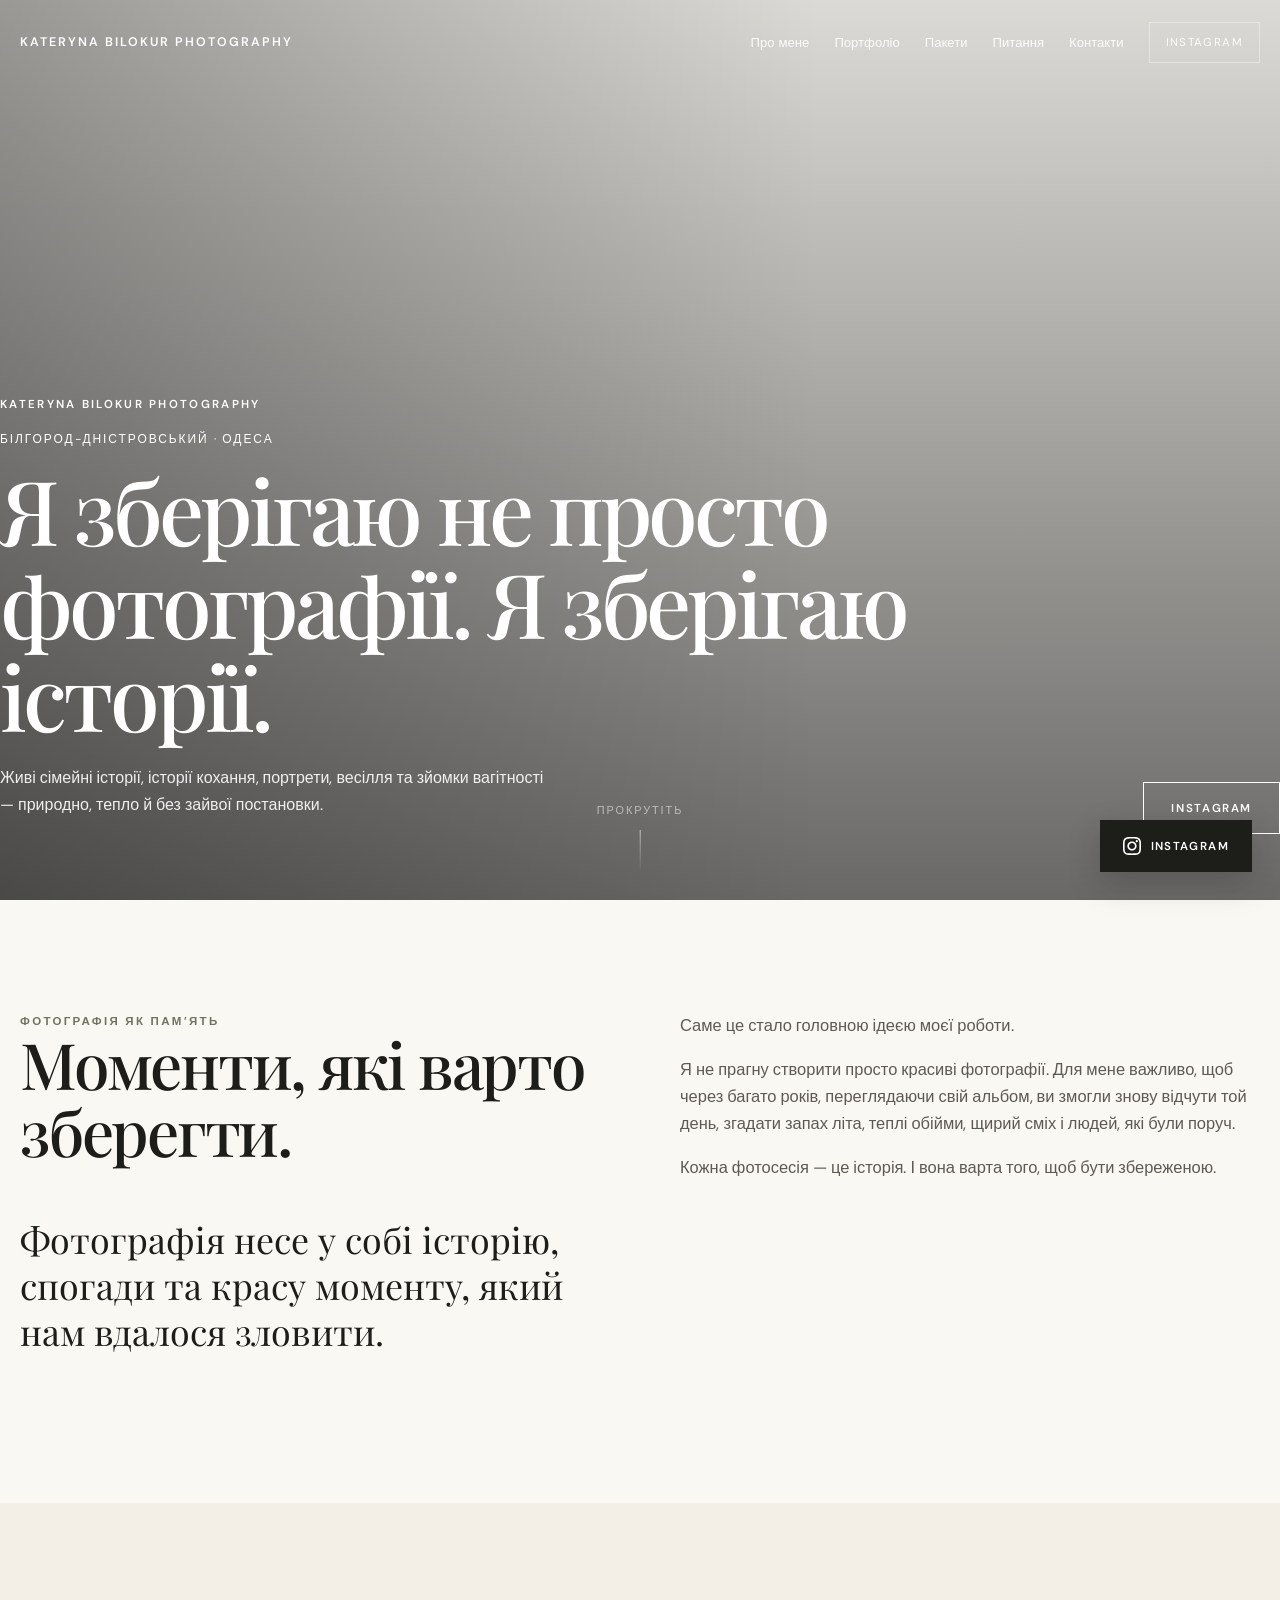
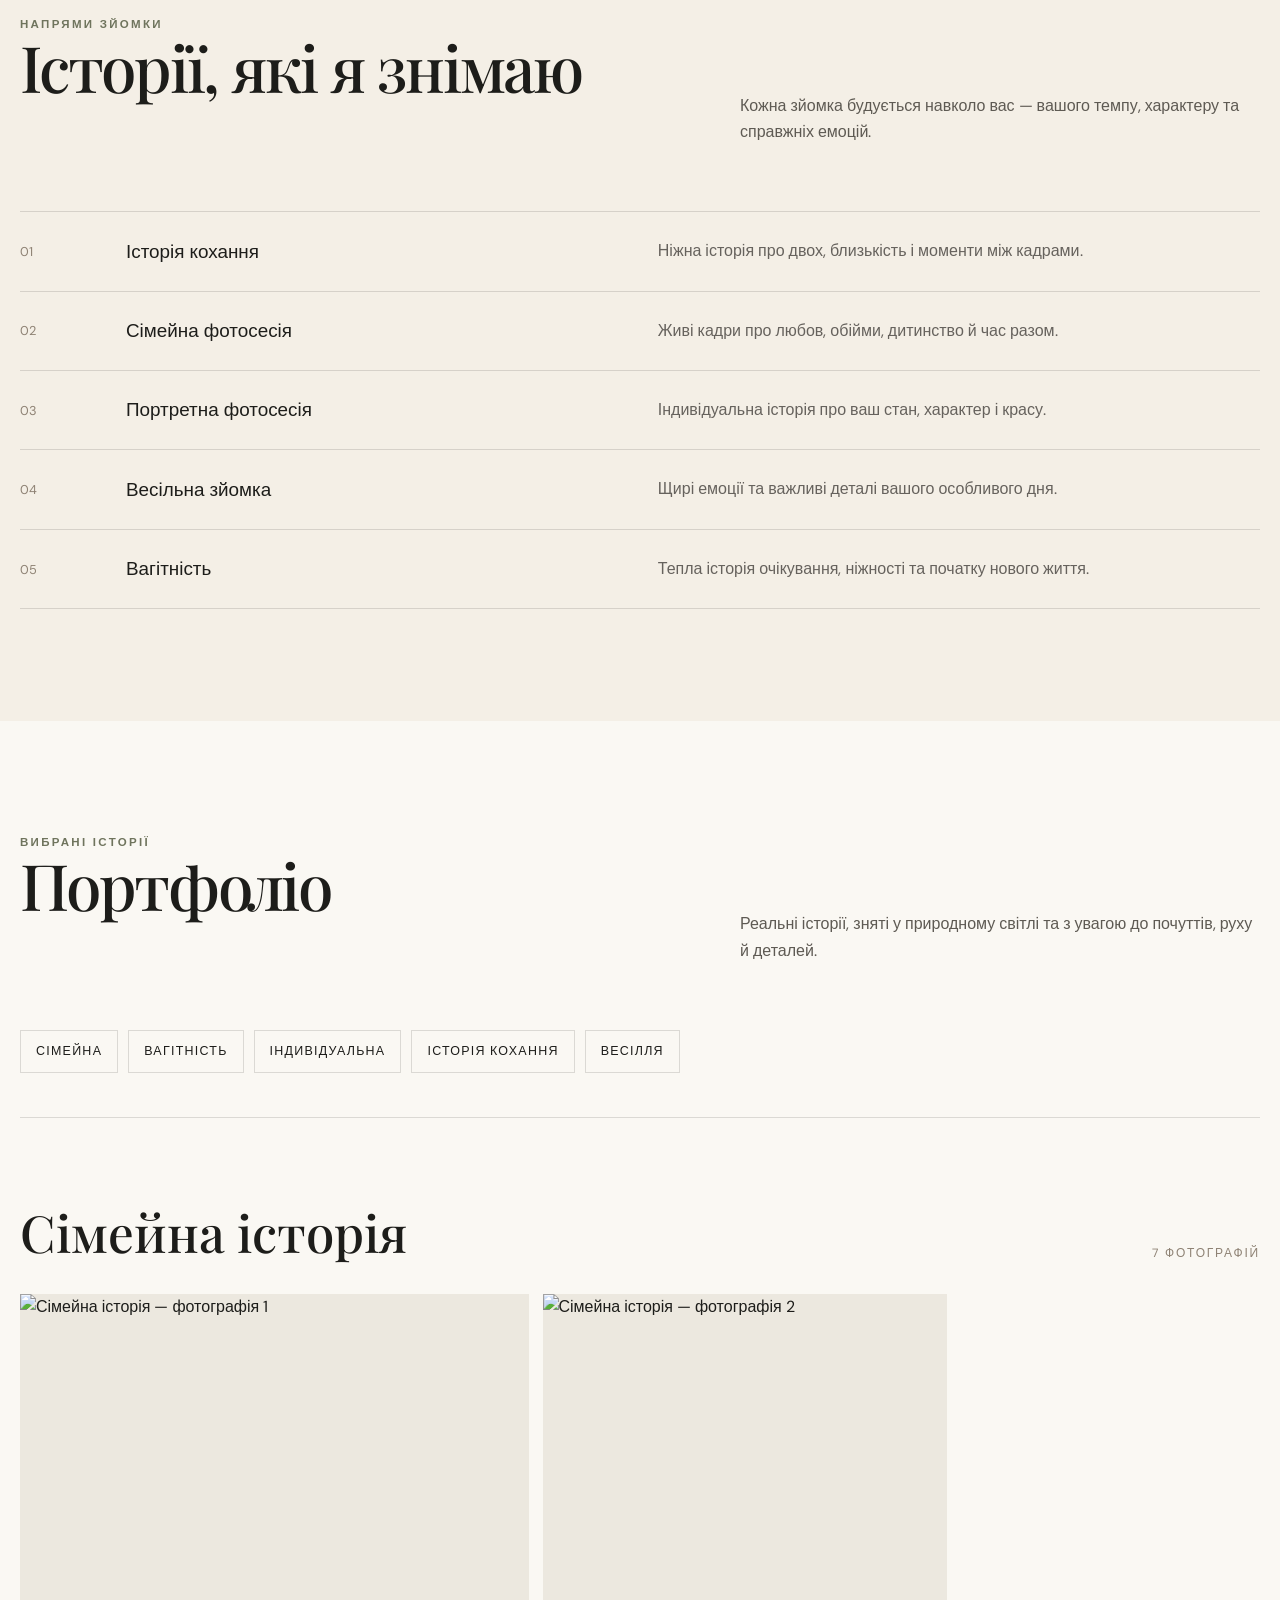
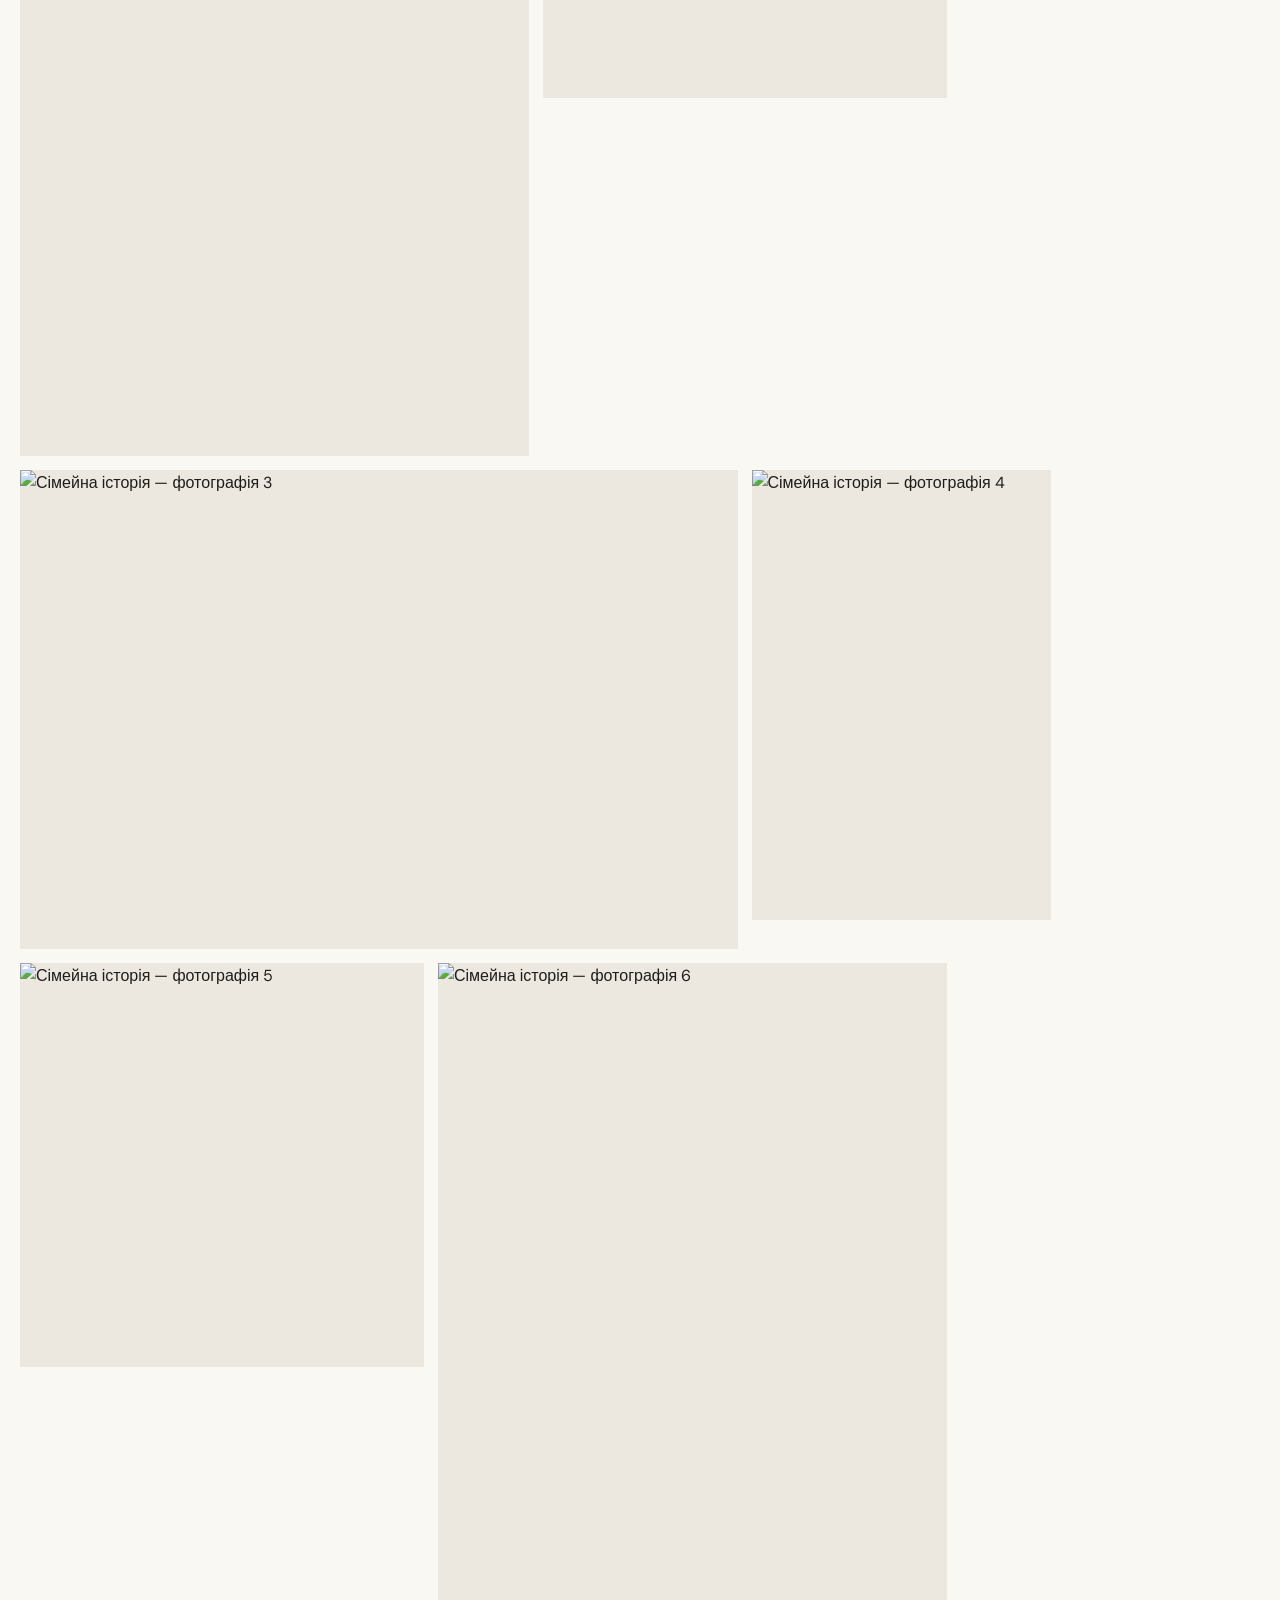
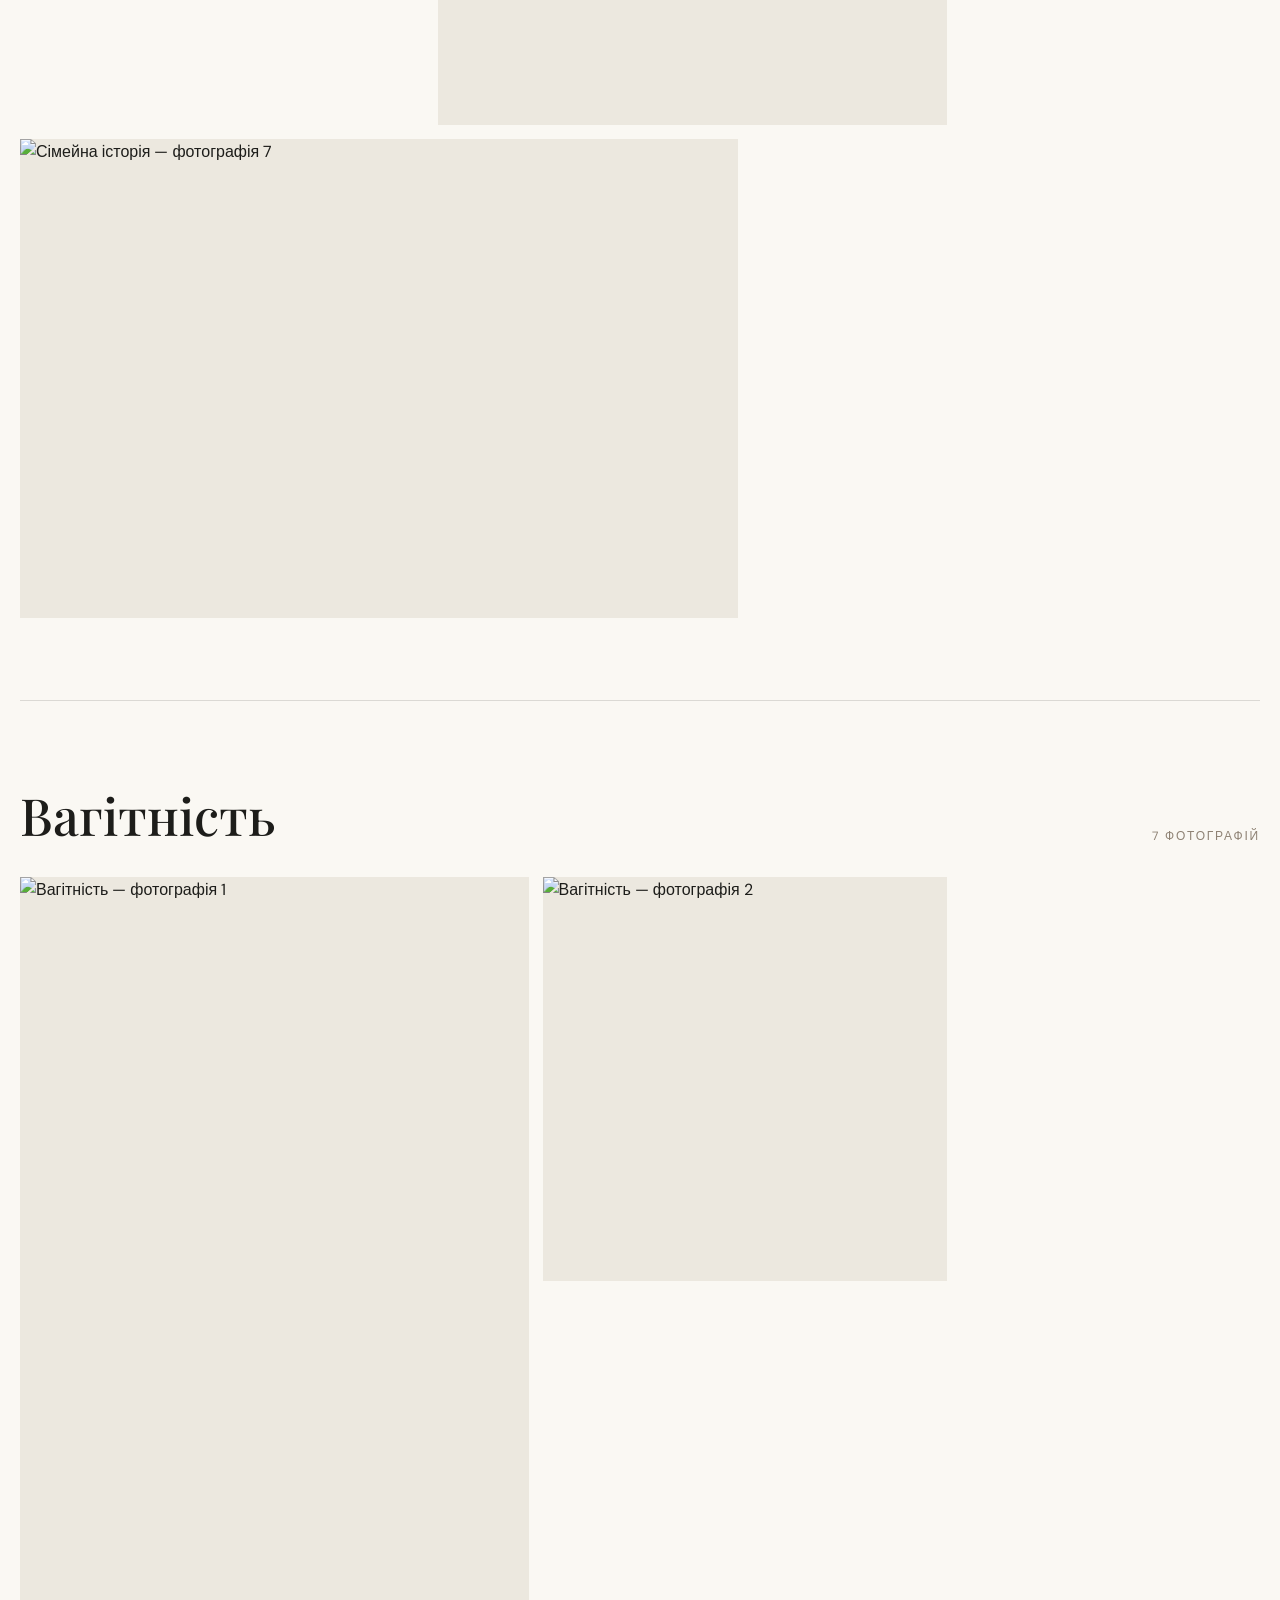
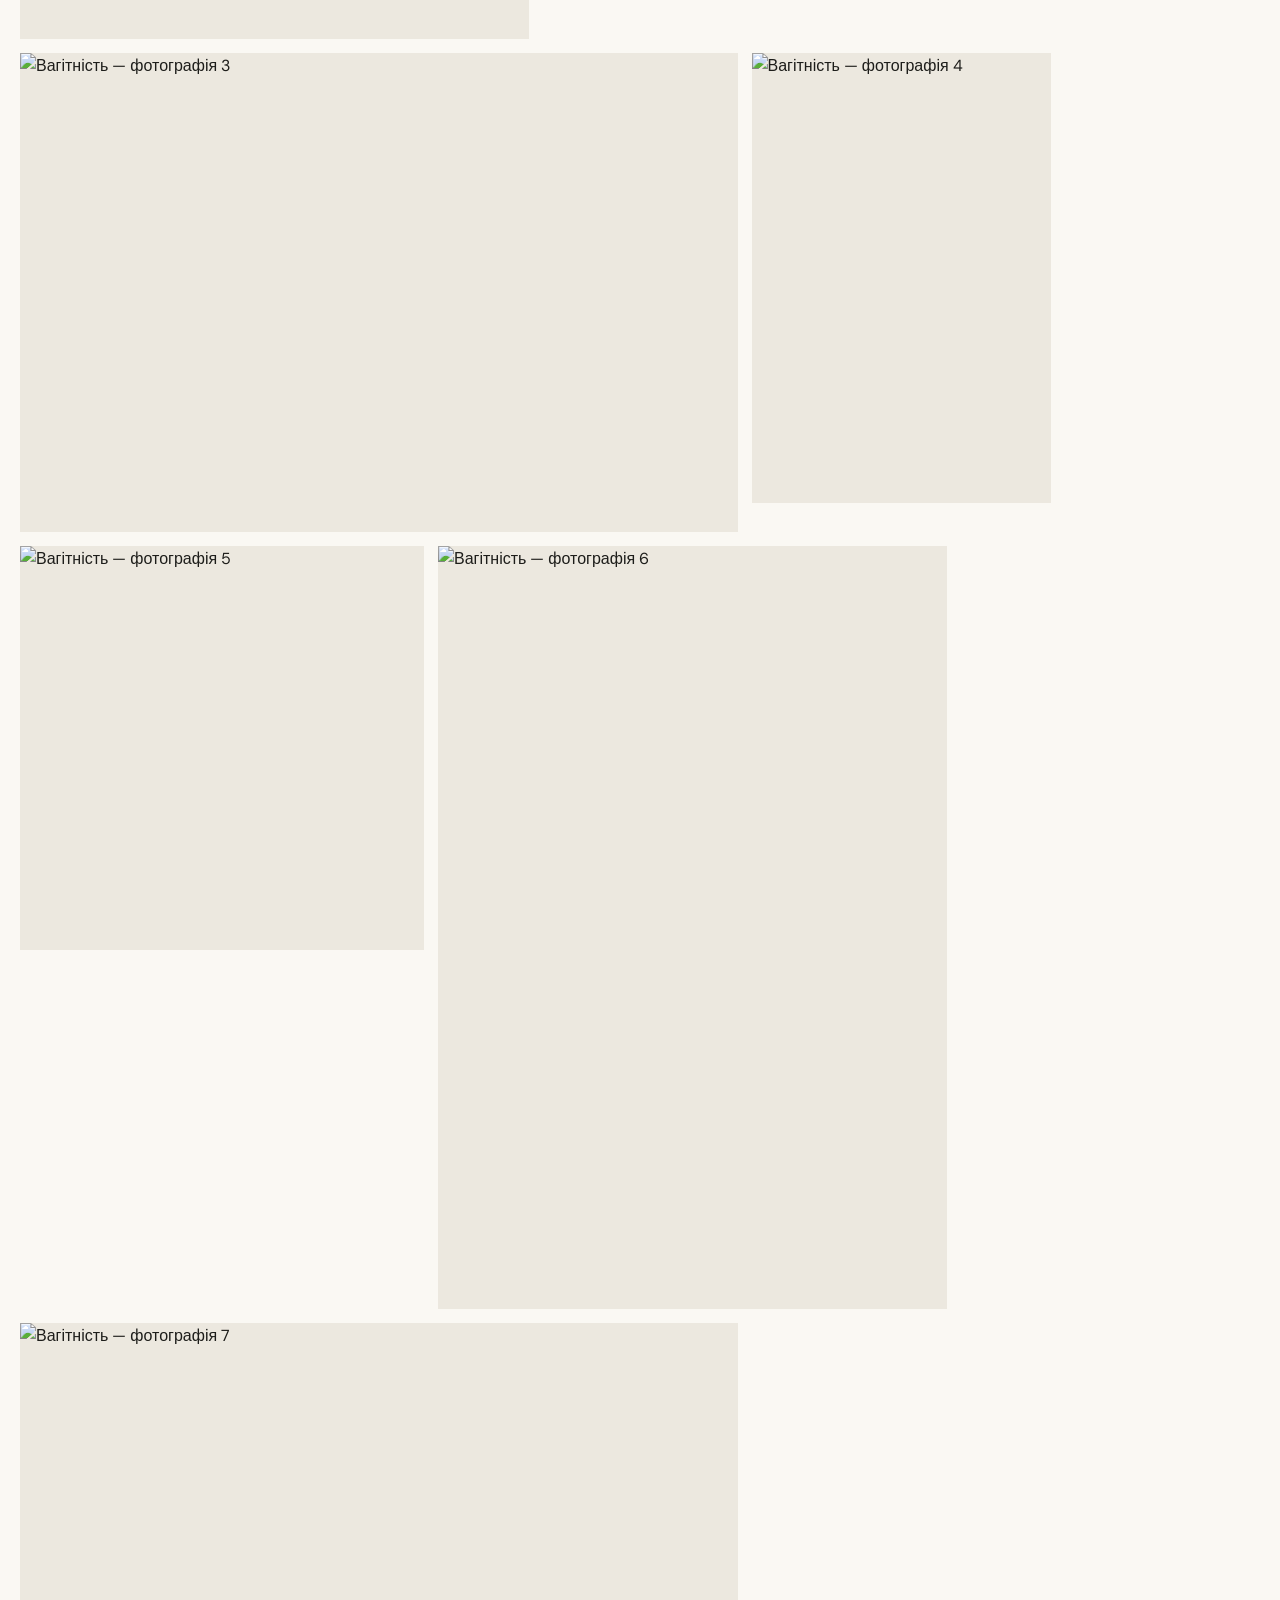
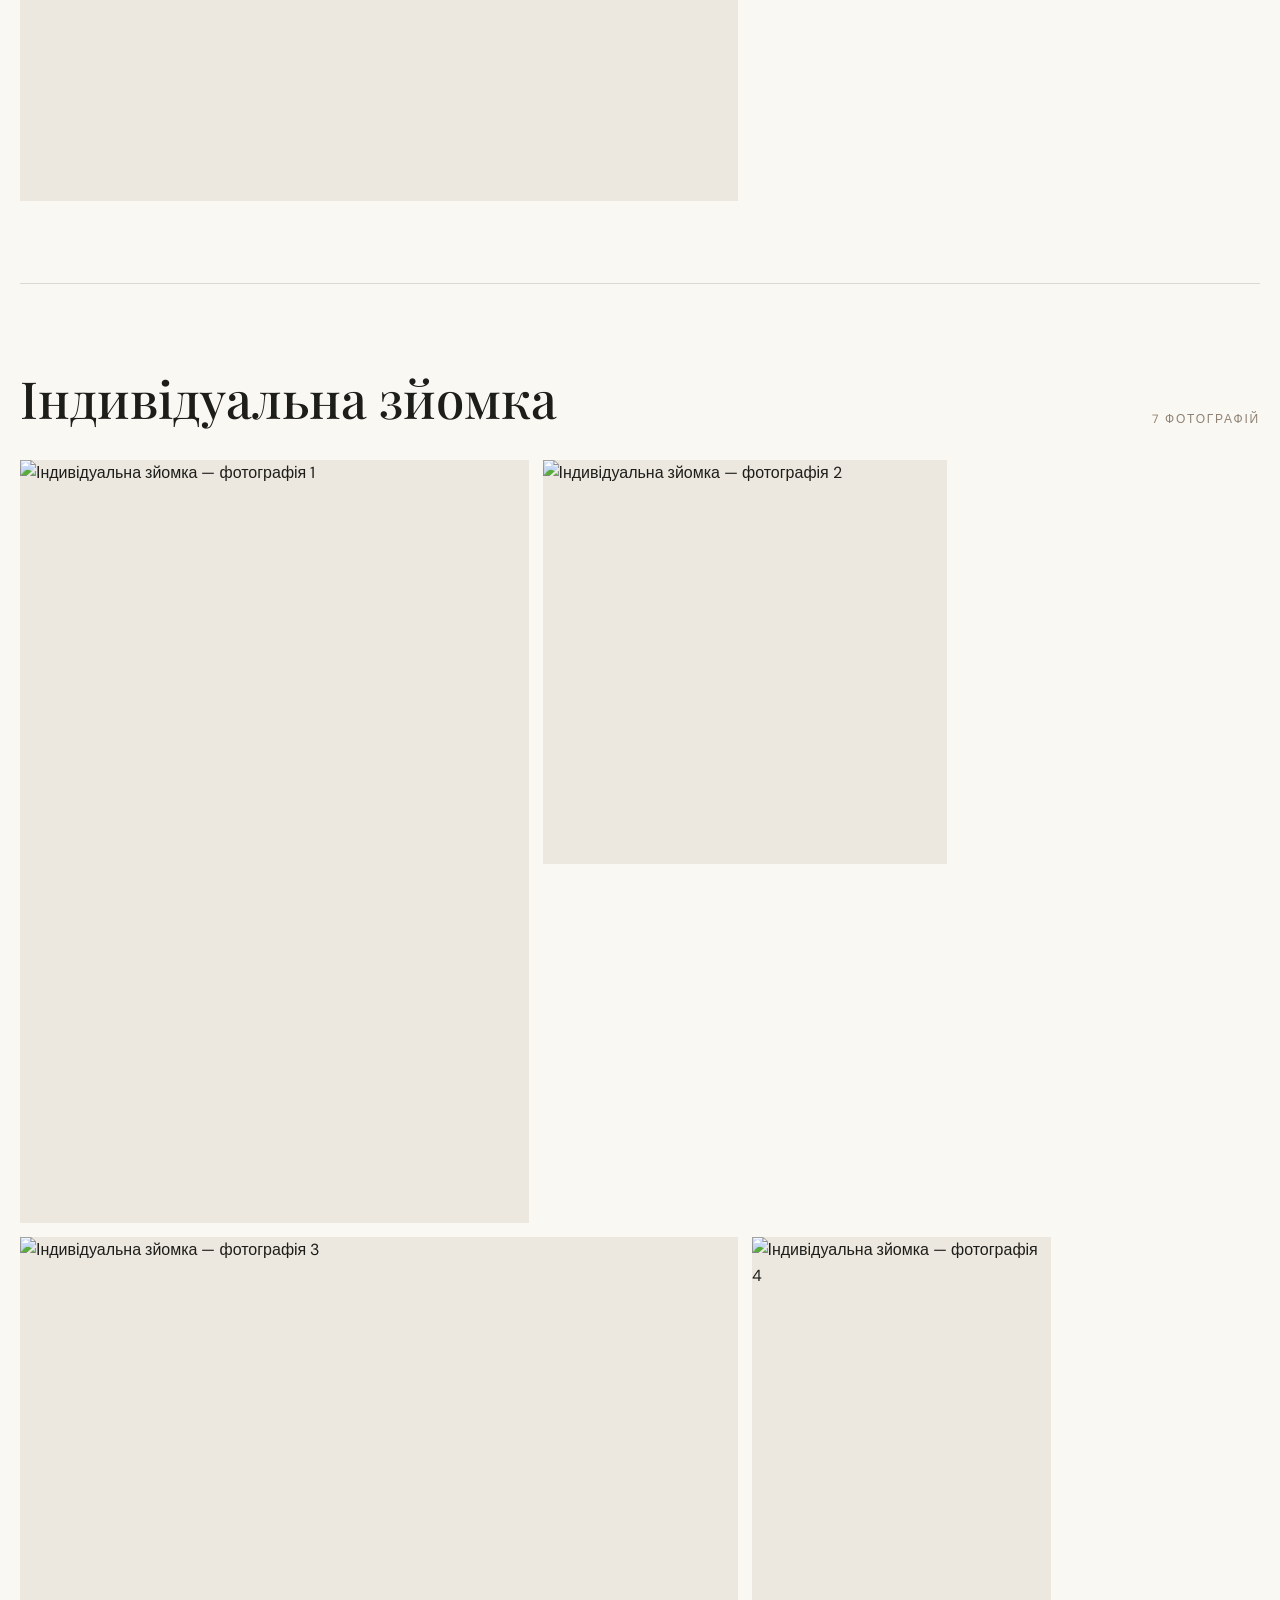
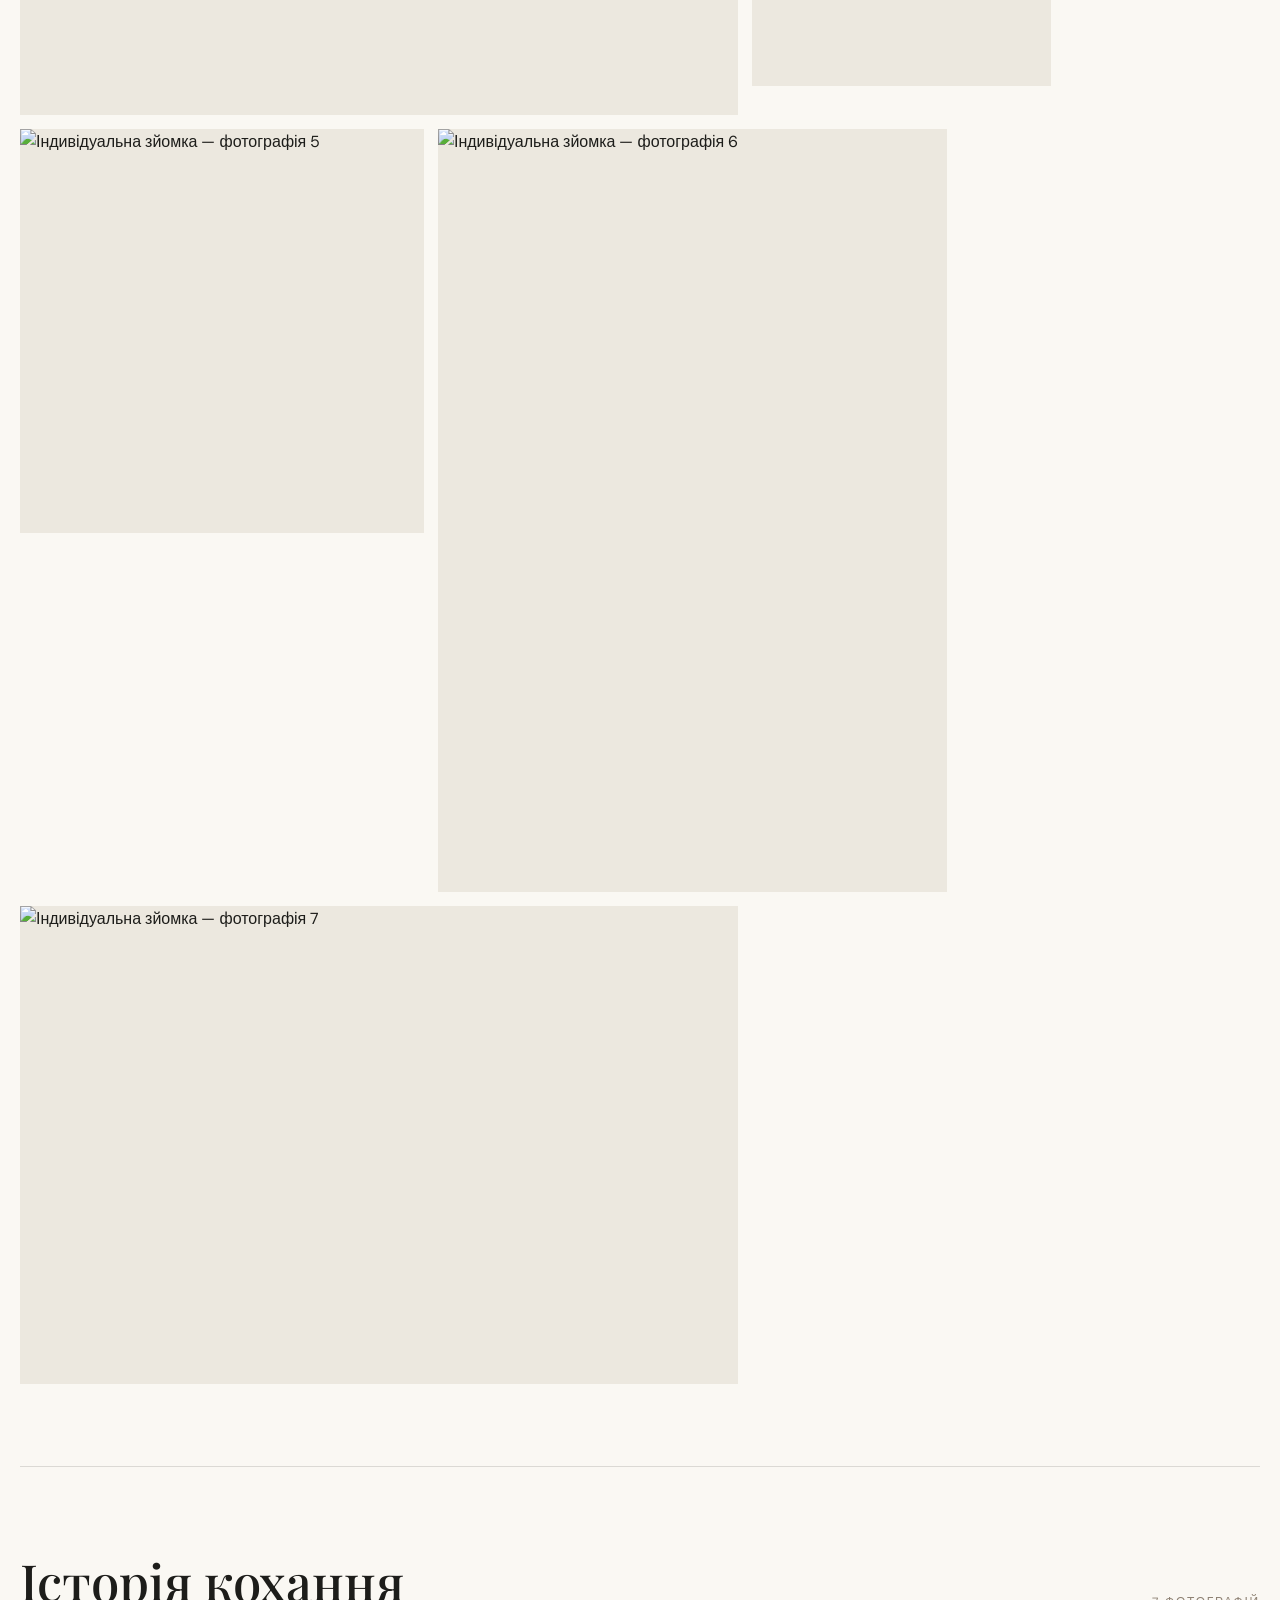
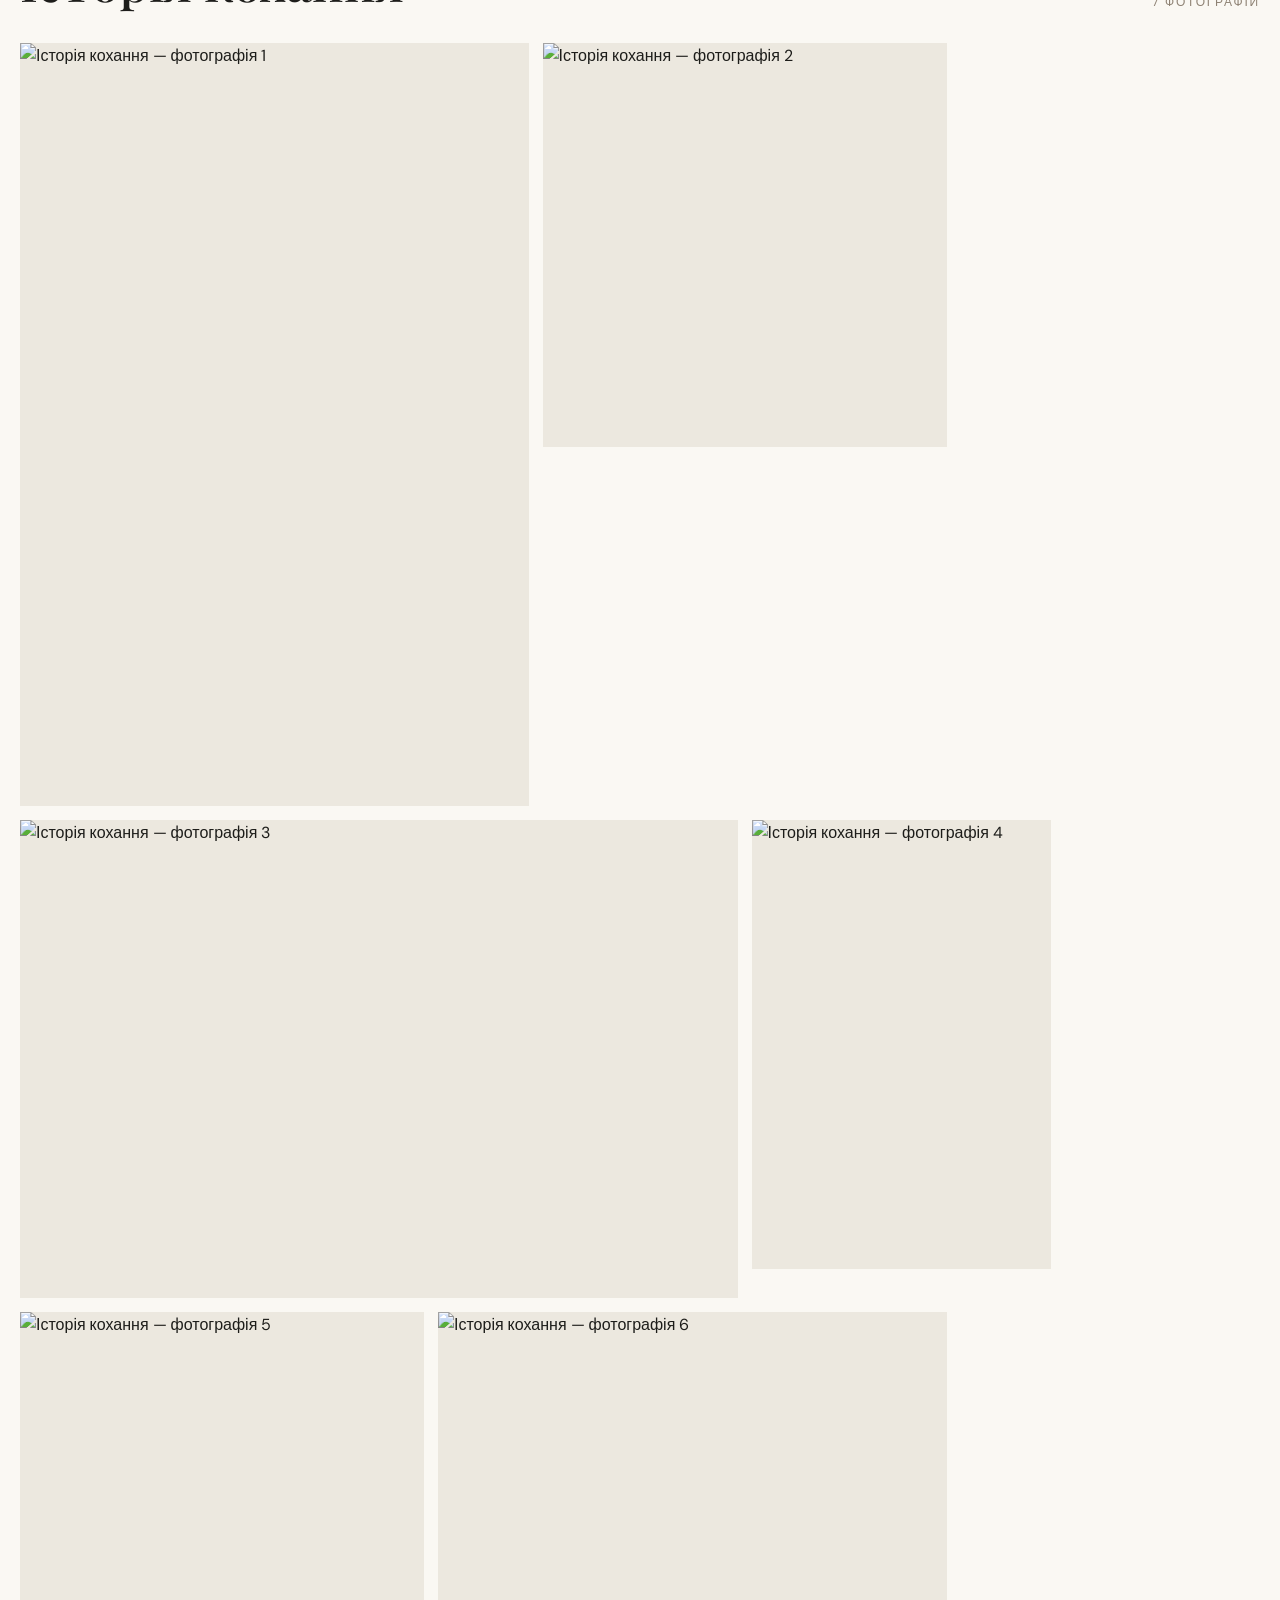
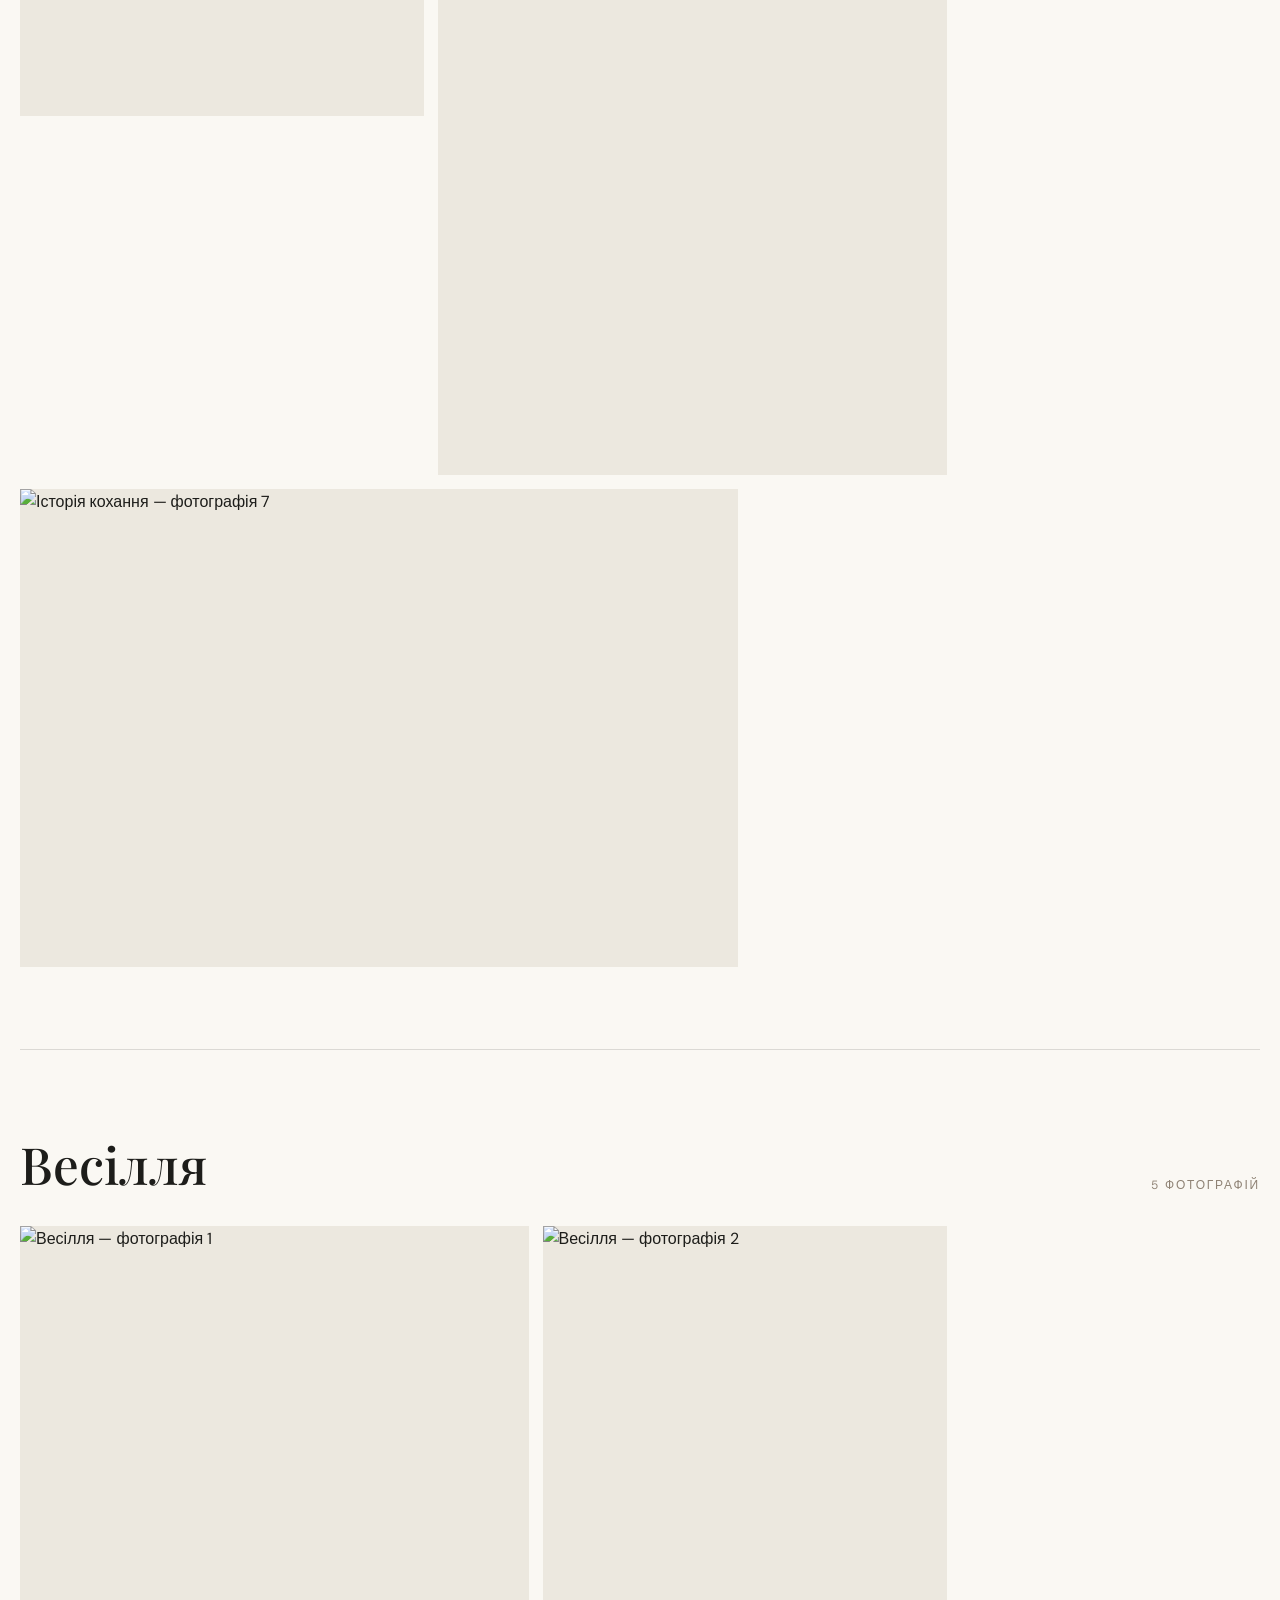
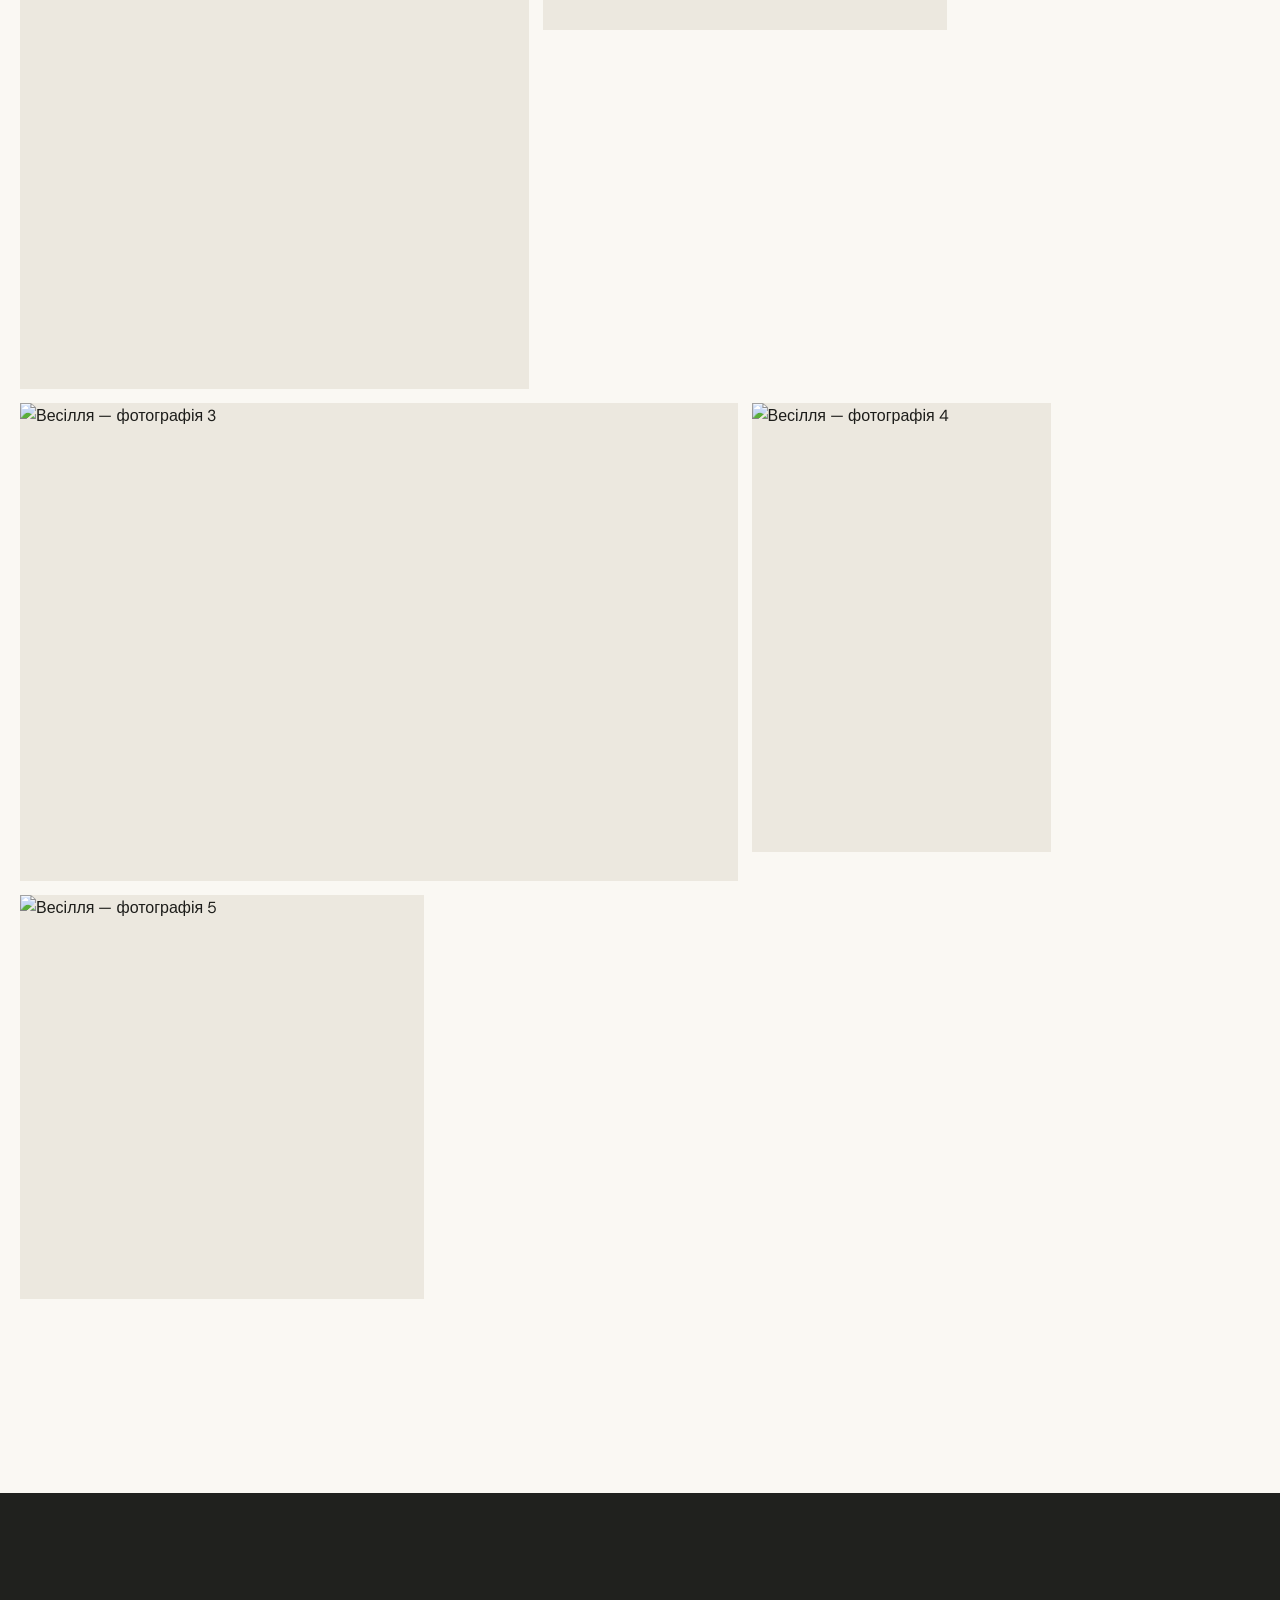
==== index.html @ 0608a388 "Add files via upload" ====
<!DOCTYPE html>
<html lang="uk">
<head>
  <meta charset="UTF-8">
  <meta name="viewport" content="width=device-width, initial-scale=1.0, viewport-fit=cover">
  <meta name="description" content="Kateryna Bilokur Photography — сімейні, портретні, весільні зйомки, історії кохання та вагітність у Білгороді-Дністровському й Одесі.">
  <meta name="theme-color" content="#f8f5ee">
  <title>Kateryna Bilokur Photography</title>
  <link rel="preconnect" href="https://fonts.googleapis.com">
  <link rel="preconnect" href="https://fonts.gstatic.com" crossorigin>
  <link href="https://fonts.googleapis.com/css2?family=DM+Sans:wght@300;400;500;600&family=Playfair+Display:ital,wght@0,500;1,500&display=swap" rel="stylesheet">
  <style>
    :root{--ivory:#f4efe6;--paper:#faf8f3;--sand:#d9cdbc;--taupe:#8e8274;--olive:#6f745d;--ink:#1d1d1a;--muted:#5e5a53;--line:rgba(29,29,26,.14);--white:#fff;--max:1240px}
    *{box-sizing:border-box}
    html{scroll-behavior:smooth;scroll-padding-top:86px}
    body{margin:0;background:var(--paper);color:var(--ink);font-family:"DM Sans",sans-serif;line-height:1.65;overflow-x:hidden}
    body.menu-open{overflow:hidden}
    img{display:block;width:100%;height:auto}
    a{color:inherit;text-decoration:none}
    button{font:inherit;cursor:pointer}
    .container{width:min(calc(100% - 40px),var(--max));margin-inline:auto}
    .eyebrow{text-transform:uppercase;letter-spacing:.2em;font-size:.72rem;font-weight:600;color:var(--olive)}
    h1,h2,h3,p{margin-top:0}
    h1,h2{font-family:"Playfair Display",serif;font-weight:500;line-height:1.04}
    h1{font-size:clamp(3.1rem,7vw,7rem);letter-spacing:-.045em}
    h2{font-size:clamp(2.45rem,5vw,4.8rem);letter-spacing:-.035em}
    h3{line-height:1.25}
    .lead{font-size:clamp(1.05rem,1.7vw,1.3rem);color:#484640}
    .button{display:inline-flex;align-items:center;justify-content:center;min-height:52px;padding:0 27px;border:1px solid currentColor;text-transform:uppercase;letter-spacing:.14em;font-size:.72rem;font-weight:600;transition:.25s ease}
    .button:hover{background:var(--ink);color:#fff;border-color:var(--ink)}
    .nav{position:fixed;inset:0 0 auto;z-index:30;padding:22px 0;color:#fff;transition:background .3s ease,border-color .3s ease,box-shadow .3s ease}
    .nav.scrolled{background:rgba(29,29,26,.92);backdrop-filter:blur(12px);border-bottom:1px solid rgba(255,255,255,.08)}
    .nav-inner{display:flex;align-items:center;justify-content:space-between;gap:24px}
    .brand{font-size:.78rem;letter-spacing:.16em;text-transform:uppercase;font-weight:600;line-height:1.35}
    .nav-links{display:flex;gap:25px;font-size:.82rem;align-items:center}
    .nav-links a{opacity:.92;transition:opacity .2s ease}
    .nav-links a:hover{opacity:1}
    .nav-instagram{border:1px solid rgba(255,255,255,.45);padding:10px 16px;font-size:.72rem;text-transform:uppercase;letter-spacing:.12em}
    .nav-instagram:hover{background:#fff;color:var(--ink);opacity:1}
    .menu-btn{display:none;background:transparent;border:0;color:inherit;padding:8px;margin-right:-8px}
    .menu-btn span{display:block;width:27px;height:1px;background:currentColor;margin:6px 0;transition:transform .25s ease,opacity .25s ease}
    .menu-btn.open span:first-child{transform:translateY(7px) rotate(45deg)}
    .menu-btn.open span:last-child{transform:translateY(-7px) rotate(-45deg)}
    .mobile-menu{display:none}
    .hero{min-height:100svh;position:relative;display:flex;align-items:flex-end;color:#fff;background:linear-gradient(180deg,rgba(0,0,0,.12),rgba(0,0,0,.58)),url("images/family-01.jpg") center 42%/cover no-repeat}
    .hero:after{content:"";position:absolute;inset:0;background:linear-gradient(90deg,rgba(0,0,0,.30),transparent 64%)}
    .hero-content{position:relative;z-index:2;padding:175px 0 66px;width:100%}
    .hero h1{max-width:1020px;margin:0 0 24px}
    .hero-row{display:flex;justify-content:space-between;align-items:flex-end;gap:30px}
    .hero-meta{max-width:560px;color:rgba(255,255,255,.9)}
    .location{margin-bottom:12px;text-transform:uppercase;letter-spacing:.16em;font-size:.75rem}
    .hero .button:hover{background:#fff;color:var(--ink);border-color:#fff}
    .scroll-hint{position:absolute;bottom:28px;left:50%;transform:translateX(-50%);z-index:2;font-size:.68rem;letter-spacing:.18em;text-transform:uppercase;color:rgba(255,255,255,.55);display:flex;flex-direction:column;align-items:center;gap:10px}
    .scroll-hint span{display:block;width:1px;height:42px;background:linear-gradient(180deg,rgba(255,255,255,.6),transparent)}
    section{padding:112px 0}
    .intro-grid{display:grid;grid-template-columns:1fr 1fr;gap:80px;align-items:start}
    .intro-copy p{color:var(--muted);font-size:1.03rem}
    .intro-copy p:last-child{margin-bottom:0}
    .quote{font-family:"Playfair Display",serif;font-size:clamp(1.6rem,2.8vw,2.45rem);line-height:1.28}
    .services{background:var(--ivory)}
    .section-head{display:flex;justify-content:space-between;gap:40px;align-items:flex-end;margin-bottom:58px}
    .section-head p{max-width:520px;margin-bottom:8px;color:var(--muted)}
    .service-list{border-top:1px solid var(--line)}
    .service-row{display:grid;grid-template-columns:76px 1fr 1.2fr;gap:30px;padding:26px 0;border-bottom:1px solid var(--line);align-items:center}
    .service-row span{color:var(--taupe);font-size:.8rem}
    .service-row h3{font-size:1.18rem;font-weight:500;margin:0}
    .service-row p{margin:0;color:#66625d}
    .portfolio-nav{display:flex;flex-wrap:wrap;gap:10px;margin:0 0 44px}
    .portfolio-nav a{border:1px solid var(--line);padding:10px 15px;font-size:.78rem;text-transform:uppercase;letter-spacing:.1em;transition:background .2s ease,color .2s ease}
    .portfolio-nav a:hover{background:var(--ink);color:#fff;border-color:var(--ink)}
    .story{padding:82px 0;border-top:1px solid var(--line)}
    .story:first-of-type{border-top:0;padding-top:0}
    .story-head{display:flex;justify-content:space-between;align-items:end;gap:30px;margin-bottom:30px}
    .story-head h3{font-family:"Playfair Display",serif;font-size:clamp(2rem,4vw,3.4rem);font-weight:500;margin:0}
    .story-head span{font-size:.75rem;letter-spacing:.15em;text-transform:uppercase;color:var(--taupe)}
    .gallery{display:grid;grid-template-columns:repeat(12,1fr);gap:14px;align-items:start}
    .gallery figure{margin:0;overflow:hidden;background:#ece8df}
    .gallery img{width:100%;height:100%;object-fit:cover;transition:transform .7s ease}
    .gallery figure:hover img{transform:scale(1.018)}
    .g-tall{grid-column:span 5;aspect-ratio:2/3}.g-square{grid-column:span 4;aspect-ratio:1}.g-wide{grid-column:span 7;aspect-ratio:3/2}.g-mid{grid-column:span 3;aspect-ratio:2/3}
    .about{background:#20211e;color:#f4f0e8}
    .about-grid{display:grid;grid-template-columns:.92fr 1.08fr;gap:78px;align-items:center}
    .about-photos{display:grid;grid-template-columns:1fr .72fr;gap:14px;align-items:end}
    .about-photos img:first-child{aspect-ratio:2/3;object-fit:cover}.about-photos img:last-child{aspect-ratio:2/3;object-fit:cover;margin-bottom:-40px}
    .about-copy p{color:rgba(255,255,255,.73)}.about-copy .lead{color:#f1eee7}.about-copy .eyebrow{color:#c8cbb8}
    .about-copy .button{border-color:rgba(255,255,255,.45)}
    .about-copy .button:hover{background:#fff;color:var(--ink);border-color:#fff}
    .text-section{background:var(--ivory)}
    .text-grid{display:grid;grid-template-columns:.78fr 1.22fr;gap:80px;align-items:start}
    .text-grid .copy{max-width:720px}
    .text-grid p{color:var(--muted)}
    .camera-note{background:#fff}
    .pricing-grid{display:grid;grid-template-columns:repeat(3,1fr);gap:18px;margin-top:52px}
    .price-card{border:1px solid var(--line);padding:34px;background:#fff;display:flex;flex-direction:column;transition:transform .25s ease,box-shadow .25s ease}
    .price-card:hover{transform:translateY(-3px);box-shadow:0 18px 40px rgba(29,29,26,.07)}
    .price-card.featured{background:var(--olive);color:#fff;border-color:var(--olive)}
    .price-card h3{font-size:1.2rem;margin:6px 0 4px}
    .price{font-family:"Playfair Display",serif;font-size:clamp(2.1rem,4vw,3.2rem);line-height:1.15;margin:10px 0 22px}
    .price-sub{font-size:.88rem;color:var(--muted)}.featured .price-sub{color:rgba(255,255,255,.78)}
    .price-card ul{padding:0;margin:18px 0 25px;list-style:none;color:#5d5953}
    .featured ul{color:rgba(255,255,255,.82)}
    .price-card li{padding:7px 0;border-bottom:1px solid rgba(120,110,100,.17)}
    .price-card .button{margin-top:auto}
    .featured .button:hover{background:#fff;color:var(--olive);border-color:#fff}
    .faq{background:var(--ivory)}
    .faq-list{border-top:1px solid var(--line);margin-top:42px}
    .faq-item{border-bottom:1px solid var(--line)}
    .faq-question{width:100%;display:flex;justify-content:space-between;align-items:center;gap:24px;padding:24px 0;background:none;border:0;text-align:left;font-family:"Playfair Display",serif;font-size:clamp(1.15rem,2vw,1.45rem);font-weight:500;color:var(--ink)}
    .faq-question span{flex-shrink:0;width:28px;height:28px;border:1px solid var(--line);display:grid;place-items:center;font-family:"DM Sans",sans-serif;font-size:1.1rem;line-height:1;transition:transform .25s ease}
    .faq-item.open .faq-question span{transform:rotate(45deg)}
    .faq-answer{max-height:0;overflow:hidden;transition:max-height .35s ease,padding .35s ease}
    .faq-item.open .faq-answer{max-height:240px;padding-bottom:22px}
    .faq-answer p{margin:0;color:var(--muted);max-width:760px}
    .cta{padding:145px 0;text-align:center;background:linear-gradient(rgba(25,25,22,.54),rgba(25,25,22,.54)),url("images/family-02.jpg") center 45%/cover no-repeat;color:#fff}
    .cta h2{max-width:900px;margin:0 auto 25px}
    .cta p{max-width:620px;margin:0 auto 34px;color:rgba(255,255,255,.84)}
    .cta .button:hover{background:#fff;color:var(--ink);border-color:#fff}
    .instagram-float{position:fixed;bottom:28px;right:28px;z-index:35;display:inline-flex;align-items:center;gap:10px;min-height:52px;padding:0 22px;background:var(--ink);color:#fff;border:1px solid var(--ink);text-transform:uppercase;letter-spacing:.12em;font-size:.72rem;font-weight:600;box-shadow:0 12px 32px rgba(29,29,26,.22);transition:transform .25s ease,background .25s ease}
    .instagram-float:hover{background:#fff;color:var(--ink);transform:translateY(-2px)}
    .instagram-float svg{width:18px;height:18px;fill:currentColor}
    footer{padding:44px 0;background:#171815;color:#efede6}
    .footer-grid{display:grid;grid-template-columns:1.3fr 1fr 1fr;gap:40px}
    .footer-grid p,.footer-grid a{font-size:.9rem;color:rgba(255,255,255,.65)}
    .footer-grid a:hover{color:#fff}
    .footer-title{font-size:.78rem;text-transform:uppercase;letter-spacing:.16em;margin-bottom:14px;color:rgba(255,255,255,.85)}
    .copyright{margin-top:34px;padding-top:22px;border-top:1px solid rgba(255,255,255,.13);font-size:.75rem;color:rgba(255,255,255,.44)}
    .reveal{opacity:0;transform:translateY(20px);transition:opacity .75s ease,transform .75s ease}
    .reveal.visible{opacity:1;transform:none}
    @media (prefers-reduced-motion:reduce){html{scroll-behavior:auto}.reveal{opacity:1;transform:none;transition:none}.gallery img,.price-card{transition:none}.faq-answer{transition:none}}
    @media(max-width:900px){
      .nav-links{display:none}.menu-btn{display:block}
      .mobile-menu{position:fixed;inset:0;background:#1d1e1b;color:#fff;z-index:25;padding:105px 30px 40px;flex-direction:column;gap:22px;font-family:"Playfair Display",serif;font-size:2rem}
      .mobile-menu.open{display:flex}
      .hero-row,.section-head,.story-head{align-items:flex-start;flex-direction:column}
      .intro-grid,.about-grid,.text-grid{grid-template-columns:1fr}
      .service-row{grid-template-columns:50px 1fr}.service-row p{grid-column:2}
      .pricing-grid{grid-template-columns:repeat(2,1fr)}
      .about-photos{max-width:650px}
      .g-tall{grid-column:span 7}.g-square{grid-column:span 5}.g-wide{grid-column:span 7}.g-mid{grid-column:span 5}
      .scroll-hint{display:none}
    }
    @media(max-width:600px){
      .container{width:min(calc(100% - 28px),var(--max))}section{padding:78px 0}h1{font-size:3.35rem}
      .hero{background-position:55% center}.hero-content{padding-bottom:38px}.hero-meta{font-size:.95rem}
      .brand{max-width:190px}.story{padding:60px 0}
      .gallery{display:grid;grid-template-columns:1fr 1fr;gap:8px}
      .gallery figure,.g-tall,.g-square,.g-wide,.g-mid{grid-column:auto;aspect-ratio:auto}
      .gallery figure:nth-child(3n+1){grid-column:span 2}
      .gallery img{height:auto;object-fit:contain}
      .about-photos{grid-template-columns:1fr 1fr;gap:8px}.about-photos img:last-child{margin-bottom:-20px}
      .footer-grid{grid-template-columns:1fr}
      .price-card{padding:27px}
      .pricing-grid{grid-template-columns:1fr}
      .instagram-float{bottom:18px;right:18px;padding:0 16px;min-height:48px}
      .instagram-float span{display:none}
    }
  </style>
</head>
<body>
<header class="hero" id="home">
  <nav class="nav" id="nav">
    <div class="container nav-inner">
      <a class="brand" href="#home">Kateryna Bilokur Photography</a>
      <div class="nav-links">
        <a href="#about">Про мене</a>
        <a href="#portfolio">Портфоліо</a>
        <a href="#pricing">Пакети</a>
        <a href="#faq">Питання</a>
        <a href="#contact">Контакти</a>
        <a class="nav-instagram" href="https://www.instagram.com/_kb__photo_/" target="_blank" rel="noopener">Instagram</a>
      </div>
      <button class="menu-btn" aria-label="Відкрити меню" aria-expanded="false"><span></span><span></span></button>
    </div>
  </nav>
  <div class="mobile-menu" aria-hidden="true">
    <a href="#about">Про мене</a>
    <a href="#portfolio">Портфоліо</a>
    <a href="#pricing">Пакети</a>
    <a href="#faq">Питання</a>
    <a href="#contact">Контакти</a>
    <a href="https://www.instagram.com/_kb__photo_/" target="_blank" rel="noopener">Instagram</a>
  </div>
  <div class="container hero-content reveal">
    <div class="eyebrow" style="color:#fff;margin-bottom:16px">Kateryna Bilokur Photography</div>
    <div class="location">Білгород-Дністровський · Одеса</div>
    <h1>Я зберігаю не просто фотографії. Я зберігаю історії.</h1>
    <div class="hero-row">
      <p class="hero-meta">Живі сімейні історії, історії кохання, портрети, весілля та зйомки вагітності — природно, тепло й без зайвої постановки.</p>
      <a class="button" href="https://www.instagram.com/_kb__photo_/" target="_blank" rel="noopener">Instagram</a>
    </div>
  </div>
  <div class="scroll-hint" aria-hidden="true">Прокрутіть<span></span></div>
</header>

<main>
  <section>
    <div class="container intro-grid reveal">
      <div>
        <div class="eyebrow">Фотографія як пам’ять</div>
        <h2>Моменти, які варто зберегти.</h2>
        <p class="quote">Фотографія несе у собі історію, спогади та красу моменту, який нам вдалося зловити.</p>
      </div>
      <div class="intro-copy">
        <p>Саме це стало головною ідеєю моєї роботи.</p>
        <p>Я не прагну створити просто красиві фотографії. Для мене важливо, щоб через багато років, переглядаючи свій альбом, ви змогли знову відчути той день, згадати запах літа, теплі обійми, щирий сміх і людей, які були поруч.</p>
        <p>Кожна фотосесія — це історія. І вона варта того, щоб бути збереженою.</p>
      </div>
    </div>
  </section>

  <section class="services" id="services">
    <div class="container">
      <div class="section-head reveal">
        <div>
          <div class="eyebrow">Напрями зйомки</div>
          <h2>Історії, які я знімаю</h2>
        </div>
        <p>Кожна зйомка будується навколо вас — вашого темпу, характеру та справжніх емоцій.</p>
      </div>
      <div class="service-list reveal">
        <div class="service-row"><span>01</span><h3>Історія кохання</h3><p>Ніжна історія про двох, близькість і моменти між кадрами.</p></div>
        <div class="service-row"><span>02</span><h3>Сімейна фотосесія</h3><p>Живі кадри про любов, обійми, дитинство й час разом.</p></div>
        <div class="service-row"><span>03</span><h3>Портретна фотосесія</h3><p>Індивідуальна історія про ваш стан, характер і красу.</p></div>
        <div class="service-row"><span>04</span><h3>Весільна зйомка</h3><p>Щирі емоції та важливі деталі вашого особливого дня.</p></div>
        <div class="service-row"><span>05</span><h3>Вагітність</h3><p>Тепла історія очікування, ніжності та початку нового життя.</p></div>
      </div>
    </div>
  </section>

  <section id="portfolio">
    <div class="container">
      <div class="section-head reveal">
        <div>
          <div class="eyebrow">Вибрані історії</div>
          <h2>Портфоліо</h2>
        </div>
        <p>Реальні історії, зняті у природному світлі та з увагою до почуттів, руху й деталей.</p>
      </div>
      <div class="portfolio-nav reveal">
        <a href="#family">Сімейна</a>
        <a href="#pregnancy">Вагітність</a>
        <a href="#portrait">Індивідуальна</a>
        <a href="#love">Історія кохання</a>
        <a href="#wedding">Весілля</a>
      </div>

      <div class="story" id="family">
        <div class="story-head reveal"><h3>Сімейна історія</h3><span>7 фотографій</span></div>
        <div class="gallery reveal">
          <figure class="g-tall"><img loading="lazy" decoding="async" src="images/family-01.jpg" alt="Сімейна історія — фотографія 1"></figure>
          <figure class="g-square"><img loading="lazy" decoding="async" src="images/family-02.jpg" alt="Сімейна історія — фотографія 2"></figure>
          <figure class="g-wide"><img loading="lazy" decoding="async" src="images/family-03.jpg" alt="Сімейна історія — фотографія 3"></figure>
          <figure class="g-mid"><img loading="lazy" decoding="async" src="images/family-04.jpg" alt="Сімейна історія — фотографія 4"></figure>
          <figure class="g-square"><img loading="lazy" decoding="async" src="images/family-05.jpg" alt="Сімейна історія — фотографія 5"></figure>
          <figure class="g-tall"><img loading="lazy" decoding="async" src="images/family-06.jpg" alt="Сімейна історія — фотографія 6"></figure>
          <figure class="g-wide"><img loading="lazy" decoding="async" src="images/family-07.jpg" alt="Сімейна історія — фотографія 7"></figure>
        </div>
      </div>

      <div class="story" id="pregnancy">
        <div class="story-head reveal"><h3>Вагітність</h3><span>7 фотографій</span></div>
        <div class="gallery reveal">
          <figure class="g-tall"><img loading="lazy" decoding="async" src="images/pregnancy-01.jpg" alt="Вагітність — фотографія 1"></figure>
          <figure class="g-square"><img loading="lazy" decoding="async" src="images/pregnancy-02.jpg" alt="Вагітність — фотографія 2"></figure>
          <figure class="g-wide"><img loading="lazy" decoding="async" src="images/pregnancy-03.jpg" alt="Вагітність — фотографія 3"></figure>
          <figure class="g-mid"><img loading="lazy" decoding="async" src="images/pregnancy-04.jpg" alt="Вагітність — фотографія 4"></figure>
          <figure class="g-square"><img loading="lazy" decoding="async" src="images/pregnancy-05.jpg" alt="Вагітність — фотографія 5"></figure>
          <figure class="g-tall"><img loading="lazy" decoding="async" src="images/pregnancy-06.jpg" alt="Вагітність — фотографія 6"></figure>
          <figure class="g-wide"><img loading="lazy" decoding="async" src="images/pregnancy-07.jpg" alt="Вагітність — фотографія 7"></figure>
        </div>
      </div>

      <div class="story" id="portrait">
        <div class="story-head reveal"><h3>Індивідуальна зйомка</h3><span>7 фотографій</span></div>
        <div class="gallery reveal">
          <figure class="g-tall"><img loading="lazy" decoding="async" src="images/portrait-01.jpg" alt="Індивідуальна зйомка — фотографія 1"></figure>
          <figure class="g-square"><img loading="lazy" decoding="async" src="images/portrait-02.jpg" alt="Індивідуальна зйомка — фотографія 2"></figure>
          <figure class="g-wide"><img loading="lazy" decoding="async" src="images/portrait-03.jpg" alt="Індивідуальна зйомка — фотографія 3"></figure>
          <figure class="g-mid"><img loading="lazy" decoding="async" src="images/portrait-04.jpg" alt="Індивідуальна зйомка — фотографія 4"></figure>
          <figure class="g-square"><img loading="lazy" decoding="async" src="images/portrait-05.jpg" alt="Індивідуальна зйомка — фотографія 5"></figure>
          <figure class="g-tall"><img loading="lazy" decoding="async" src="images/portrait-06.jpg" alt="Індивідуальна зйомка — фотографія 6"></figure>
          <figure class="g-wide"><img loading="lazy" decoding="async" src="images/portrait-07.jpg" alt="Індивідуальна зйомка — фотографія 7"></figure>
        </div>
      </div>

      <div class="story" id="love">
        <div class="story-head reveal"><h3>Історія кохання</h3><span>7 фотографій</span></div>
        <div class="gallery reveal">
          <figure class="g-tall"><img loading="lazy" decoding="async" src="images/love-01.jpg" alt="Історія кохання — фотографія 1"></figure>
          <figure class="g-square"><img loading="lazy" decoding="async" src="images/love-02.jpg" alt="Історія кохання — фотографія 2"></figure>
          <figure class="g-wide"><img loading="lazy" decoding="async" src="images/love-03.jpg" alt="Історія кохання — фотографія 3"></figure>
          <figure class="g-mid"><img loading="lazy" decoding="async" src="images/love-04.jpg" alt="Історія кохання — фотографія 4"></figure>
          <figure class="g-square"><img loading="lazy" decoding="async" src="images/love-05.jpg" alt="Історія кохання — фотографія 5"></figure>
          <figure class="g-tall"><img loading="lazy" decoding="async" src="images/love-06.jpg" alt="Історія кохання — фотографія 6"></figure>
          <figure class="g-wide"><img loading="lazy" decoding="async" src="images/love-07.jpg" alt="Історія кохання — фотографія 7"></figure>
        </div>
      </div>

      <div class="story" id="wedding">
        <div class="story-head reveal"><h3>Весілля</h3><span>5 фотографій</span></div>
        <div class="gallery reveal">
          <figure class="g-tall"><img loading="lazy" decoding="async" src="images/wedding-01.jpg" alt="Весілля — фотографія 1"></figure>
          <figure class="g-square"><img loading="lazy" decoding="async" src="images/wedding-02.jpg" alt="Весілля — фотографія 2"></figure>
          <figure class="g-wide"><img loading="lazy" decoding="async" src="images/wedding-03.jpg" alt="Весілля — фотографія 3"></figure>
          <figure class="g-mid"><img loading="lazy" decoding="async" src="images/wedding-04.jpg" alt="Весілля — фотографія 4"></figure>
          <figure class="g-square"><img loading="lazy" decoding="async" src="images/wedding-05.jpg" alt="Весілля — фотографія 5"></figure>
        </div>
      </div>
    </div>
  </section>

  <section class="about" id="about">
    <div class="container about-grid">
      <div class="about-photos reveal">
        <img loading="lazy" src="images/photographer-01.jpg" alt="Фотограф Катерина Білокур">
        <img loading="lazy" src="images/photographer-02.jpg" alt="Катерина Білокур за роботою">
      </div>
      <div class="about-copy reveal">
        <div class="eyebrow">Про мене</div>
        <h2>Мене звати Білокур Катерина.</h2>
        <p class="lead">Я фотограф із Білгорода-Дністровського та Одеси.</p>
        <p>Фотографією займаюся вже близько 7–8 років, а останні три роки повністю присвятила професійній фотографії.</p>
        <p>Найбільше люблю знімати живі сімейні історії та історії кохання. Саме в них народжуються моменти, які не можна повторити, але можна зберегти назавжди.</p>
        <p>Під час зйомки ми не просто позуємо — ми гуляємо, спілкуємося й проживаємо миті разом. Я допомагаю розслабитися, підкажу рухи й зроблю все, щоб процес був легким і приємним.</p>
        <a class="button" href="https://www.instagram.com/_kb__photo_/" target="_blank" rel="noopener">Instagram</a>
      </div>
    </div>
  </section>

  <section class="text-section">
    <div class="container text-grid reveal">
      <div>
        <div class="eyebrow">Мій підхід</div>
        <h2>Фотографія — це не про постановку.</h2>
      </div>
      <div class="copy">
        <p class="quote">Вона про вас. Про ваші почуття. Про моменти між кадрами.</p>
        <p>Мені важливо, щоб вам було комфортно. Найкращі кадри з’являються тоді, коли людина забуває про камеру — і саме для цього я створюю спокійну, довірливу атмосферу на кожній зйомці.</p>
      </div>
    </div>
  </section>

  <section class="camera-note">
    <div class="container text-grid reveal">
      <div>
        <div class="eyebrow">Якщо ви соромитеся камери</div>
        <h2>Вам не потрібно вміти позувати.</h2>
      </div>
      <div class="copy">
        <p class="quote">«Ми не вміємо фотографуватися» — це говорить майже кожен мій клієнт.</p>
        <p>І це абсолютно нормально. Я підтримую розмову, жартую, знайомлюся ближче — і разом ми знаходимо красиві, природні кадри без напруження та зайвої постановки.</p>
      </div>
    </div>
  </section>

  <section id="pricing">
    <div class="container">
      <div class="section-head reveal">
        <div>
          <div class="eyebrow">Вартість</div>
          <h2>Пакети та ціни</h2>
        </div>
        <p>У кожен пакет входить підготовка до зйомки, допомога з образом і локацією та професійна обробка готових фотографій.</p>
      </div>
      <div class="pricing-grid">
        <article class="price-card reveal">
          <div class="eyebrow">Історія кохання</div>
          <h3>Історія про двох</h3>
          <div class="price">2800 грн</div>
          <div class="price-sub">1 година · або 30 хвилин — 1800 грн</div>
          <ul>
            <li>60–70 фотографій за годину</li>
            <li>20 фотографій за 30 хвилин</li>
            <li>авторська кольорокорекція</li>
            <li>ретуш кожної відібраної фотографії</li>
            <li>допомога у підборі образів</li>
            <li>допомога з вибором локації</li>
            <li>готовність: 20 або 10 днів</li>
          </ul>
          <a class="button" href="https://www.instagram.com/_kb__photo_/" target="_blank" rel="noopener">Instagram</a>
        </article>
        <article class="price-card featured reveal">
          <div class="eyebrow" style="color:#dde1d1">Сімейна фотосесія</div>
          <h3>Ваша сімейна історія</h3>
          <div class="price">3000 грн</div>
          <div class="price-sub">1 година · або 30 хвилин — 1800 грн</div>
          <ul>
            <li>60–70 фотографій за годину</li>
            <li>20 фотографій за 30 хвилин</li>
            <li>авторська кольорокорекція</li>
            <li>ретуш кожної фотографії</li>
            <li>допомога з образом</li>
            <li>допомога з вибором локації</li>
            <li>готовність: 20 або 10 днів</li>
          </ul>
          <a class="button" href="https://www.instagram.com/_kb__photo_/" target="_blank" rel="noopener">Instagram</a>
        </article>
        <article class="price-card reveal">
          <div class="eyebrow">Портретна фотосесія</div>
          <h3>Індивідуальна історія</h3>
          <div class="price">2500 грн</div>
          <div class="price-sub">1 година · або 30 хвилин — 1800 грн</div>
          <ul>
            <li>60–70 фотографій за годину</li>
            <li>20 фотографій за 30 хвилин</li>
            <li>авторська кольорокорекція</li>
            <li>ретуш кожної фотографії</li>
            <li>допомога з образом</li>
            <li>допомога з вибором локації</li>
            <li>готовність: 20 або 10 днів</li>
          </ul>
          <a class="button" href="https://www.instagram.com/_kb__photo_/" target="_blank" rel="noopener">Instagram</a>
        </article>
        <article class="price-card reveal">
          <div class="eyebrow">Зйомка вагітності</div>
          <h3>Історія очікування</h3>
          <div class="price">2500 грн</div>
          <div class="price-sub">1 година · або 30 хвилин — 1800 грн</div>
          <ul>
            <li>60–70 фотографій за годину</li>
            <li>20 фотографій за 30 хвилин</li>
            <li>авторська кольорокорекція</li>
            <li>ретуш кожної фотографії</li>
            <li>допомога з образом</li>
            <li>допомога з вибором локації</li>
            <li>готовність: 20 або 10 днів</li>
          </ul>
          <a class="button" href="https://www.instagram.com/_kb__photo_/" target="_blank" rel="noopener">Instagram</a>
        </article>
        <article class="price-card reveal">
          <div class="eyebrow">Весільна зйомка</div>
          <h3>Ваш особливий день</h3>
          <div class="price">2500 грн / год</div>
          <div class="price-sub">Термін готовності обговорюється індивідуально</div>
          <ul>
            <li>кольорокорекція всіх відібраних фото</li>
            <li>ретуш кожного готового кадру</li>
            <li>допомога з таймінгом зйомки</li>
            <li>консультація перед весіллям</li>
            <li>кінематографічне відео — 1000 грн за готову хвилину</li>
          </ul>
          <a class="button" href="https://www.instagram.com/_kb__photo_/" target="_blank" rel="noopener">Instagram</a>
        </article>
      </div>
    </div>
  </section>

  <section class="faq" id="faq">
    <div class="container">
      <div class="section-head reveal">
        <div>
          <div class="eyebrow">Відповіді</div>
          <h2>Часті питання</h2>
        </div>
        <p>Усе, що варто знати перед бронюванням — від підготовки до готових фотографій.</p>
      </div>
      <div class="faq-list reveal">
        <div class="faq-item">
          <button class="faq-question" aria-expanded="false">Як забронювати дату?<span>+</span></button>
          <div class="faq-answer"><p>Напишіть мені в Instagram — обговоримо формат зйомки, локацію та зручну дату. Після підтвердження вносьте передоплату 500 грн, і дата буде за вами.</p></div>
        </div>
        <div class="faq-item">
          <button class="faq-question" aria-expanded="false">Скільки чекати на готові фото?<span>+</span></button>
          <div class="faq-answer"><p>Для зйомок тривалістю 1 годину — 20 днів, для 30 хвилин — 10 днів. Весільні зйомки обговорюються індивідуально. Усі фотографії проходять відбір, кольорокорекцію та ретуш.</p></div>
        </div>
        <div class="faq-item">
          <button class="faq-question" aria-expanded="false">Чи потрібно вміти позувати?<span>+</span></button>
          <div class="faq-answer"><p>Ні. Більшість моїх клієнтів кажуть, що не вміють фотографуватися — і це абсолютно нормально. Я допомагаю розслабитися, підкажу рухи та створю комфортну атмосферу на зйомці.</p></div>
        </div>
        <div class="faq-item">
          <button class="faq-question" aria-expanded="false">Що входить у вартість пакету?<span>+</span></button>
          <div class="faq-answer"><p>Зйомка, авторська кольорокорекція, ретуш кожної відібраної фотографії, допомога з образом і вибором локації. Кількість готових фото залежить від тривалості — від 20 до 70 кадрів.</p></div>
        </div>
        <div class="faq-item">
          <button class="faq-question" aria-expanded="false">Чи надаєте необроблені файли?<span>+</span></button>
          <div class="faq-answer"><p>Я віддаю лише завершений матеріал у своєму стилі. Необроблені файли не входять у вартість, але за бажанням можу надати їх для попереднього перегляду та самостійного вибору кадрів.</p></div>
        </div>
        <div class="faq-item">
          <button class="faq-question" aria-expanded="false">Як оплачуються студія та локації?<span>+</span></button>
          <div class="faq-answer"><p>Оренда студії та вхідні квитки до платних локацій оплачуються окремо. Я допомагаю обрати найкращий варіант під ваш бюджет і стиль зйомки.</p></div>
        </div>
        <div class="faq-item">
          <button class="faq-question" aria-expanded="false">Чи виїжджаєте в інші міста?<span>+</span></button>
          <div class="faq-answer"><p>Так. За межами міста клієнт організовує трансфер або окремо оплачує дорогу. Для зйомок в інших містах із перебуванням понад один день окремо оплачується проживання. Умови перенесення дати обговорюються індивідуально.</p></div>
        </div>
      </div>
    </div>
  </section>

  <section class="cta" id="contact">
    <div class="container reveal">
      <div class="eyebrow" style="color:#fff">Збережімо вашу історію</div>
      <h2>Моменти минають. Фотографії допомагають знову до них повернутися.</h2>
      <p>Напишіть мені в Instagram, щоб обговорити вашу зйомку, бажану дату та формат.</p>
      <a class="button" href="https://www.instagram.com/_kb__photo_/" target="_blank" rel="noopener">Instagram</a>
    </div>
  </section>
</main>

<a class="instagram-float" href="https://www.instagram.com/_kb__photo_/" target="_blank" rel="noopener" aria-label="Написати в Instagram">
  <svg viewBox="0 0 24 24" aria-hidden="true"><path d="M12 2.163c3.204 0 3.584.012 4.85.07 3.252.148 4.771 1.691 4.919 4.919.058 1.265.069 1.645.069 4.849 0 3.205-.012 3.584-.069 4.849-.149 3.225-1.664 4.771-4.919 4.919-1.266.058-1.644.07-4.85.07-3.204 0-3.584-.012-4.849-.07-3.26-.149-4.771-1.699-4.919-4.92-.058-1.265-.07-1.644-.07-4.849 0-3.204.013-3.583.07-4.849.149-3.227 1.664-4.771 4.919-4.919 1.266-.057 1.645-.069 4.849-.069zm0-2.163c-3.259 0-3.667.014-4.947.072-4.358.2-6.78 2.618-6.98 6.98-.059 1.281-.073 1.689-.073 4.948 0 3.259.014 3.668.072 4.948.2 4.358 2.618 6.78 6.98 6.98 1.281.058 1.689.072 4.948.072 3.259 0 3.668-.014 4.948-.072 4.354-.2 6.782-2.618 6.979-6.98.059-1.28.073-1.689.073-4.948 0-3.259-.014-3.667-.072-4.947-.196-4.354-2.617-6.78-6.979-6.98-1.281-.059-1.69-.073-4.949-.073zm0 5.838c-3.403 0-6.162 2.759-6.162 6.162s2.759 6.163 6.162 6.163 6.162-2.759 6.162-6.163c0-3.403-2.759-6.162-6.162-6.162zm0 10.162c-2.209 0-4-1.79-4-4 0-2.209 1.791-4 4-4s4 1.791 4 4c0 2.21-1.791 4-4 4zm6.406-11.845c-.796 0-1.441.645-1.441 1.44s.645 1.44 1.441 1.44c.795 0 1.439-.645 1.439-1.44s-.644-1.44-1.439-1.44z"/></svg>
  <span>Instagram</span>
</a>

<footer>
  <div class="container">
    <div class="footer-grid">
      <div>
        <div class="brand">Kateryna Bilokur Photography</div>
        <p style="max-width:390px;margin-top:18px">Сімейні історії, історії кохання, портрети, весілля та зйомки вагітності у Білгороді-Дністровському й Одесі.</p>
      </div>
      <div>
        <div class="footer-title">Навігація</div>
        <p><a href="#about">Про мене</a></p>
        <p><a href="#portfolio">Портфоліо</a></p>
        <p><a href="#pricing">Пакети</a></p>
        <p><a href="#faq">Питання</a></p>
        <p><a href="#contact">Контакти</a></p>
      </div>
      <div>
        <div class="footer-title">Контакти</div>
        <p><a href="https://www.instagram.com/_kb__photo_/" target="_blank" rel="noopener">Instagram @_kb__photo_</a></p>
        <p>Білгород-Дністровський · Одеса</p>
        <p style="margin-top:18px"><a class="button" href="https://www.instagram.com/_kb__photo_/" target="_blank" rel="noopener" style="border-color:rgba(255,255,255,.35);color:#fff">Instagram</a></p>
      </div>
    </div>
    <div class="copyright">© 2026 Kateryna Bilokur Photography. Усі права захищені.</div>
  </div>
</footer>

<script>
const menuBtn=document.querySelector('.menu-btn');
const mobileMenu=document.querySelector('.mobile-menu');
const nav=document.getElementById('nav');

function closeMenu(){
  mobileMenu.classList.remove('open');
  document.body.classList.remove('menu-open');
  menuBtn.classList.remove('open');
  menuBtn.setAttribute('aria-expanded','false');
  mobileMenu.setAttribute('aria-hidden','true');
}

menuBtn.addEventListener('click',()=>{
  const open=!mobileMenu.classList.contains('open');
  mobileMenu.classList.toggle('open',open);
  document.body.classList.toggle('menu-open',open);
  menuBtn.classList.toggle('open',open);
  menuBtn.setAttribute('aria-expanded',String(open));
  mobileMenu.setAttribute('aria-hidden',String(!open));
});

mobileMenu.querySelectorAll('a[href^="#"]').forEach(a=>a.addEventListener('click',closeMenu));

window.addEventListener('scroll',()=>{
  nav.classList.toggle('scrolled',window.scrollY>40);
},{passive:true});

document.querySelectorAll('.faq-question').forEach(btn=>{
  btn.addEventListener('click',()=>{
    const item=btn.closest('.faq-item');
    const isOpen=item.classList.contains('open');
    document.querySelectorAll('.faq-item').forEach(i=>{
      i.classList.remove('open');
      i.querySelector('.faq-question').setAttribute('aria-expanded','false');
    });
    if(!isOpen){
      item.classList.add('open');
      btn.setAttribute('aria-expanded','true');
    }
  });
});

const observer=new IntersectionObserver((entries)=>{
  entries.forEach(e=>{
    if(e.isIntersecting){
      e.target.classList.add('visible');
      observer.unobserve(e.target);
    }
  });
},{threshold:.08,rootMargin:'0px 0px -35px'});

document.querySelectorAll('.reveal').forEach(el=>observer.observe(el));
</script>
</body>
</html>
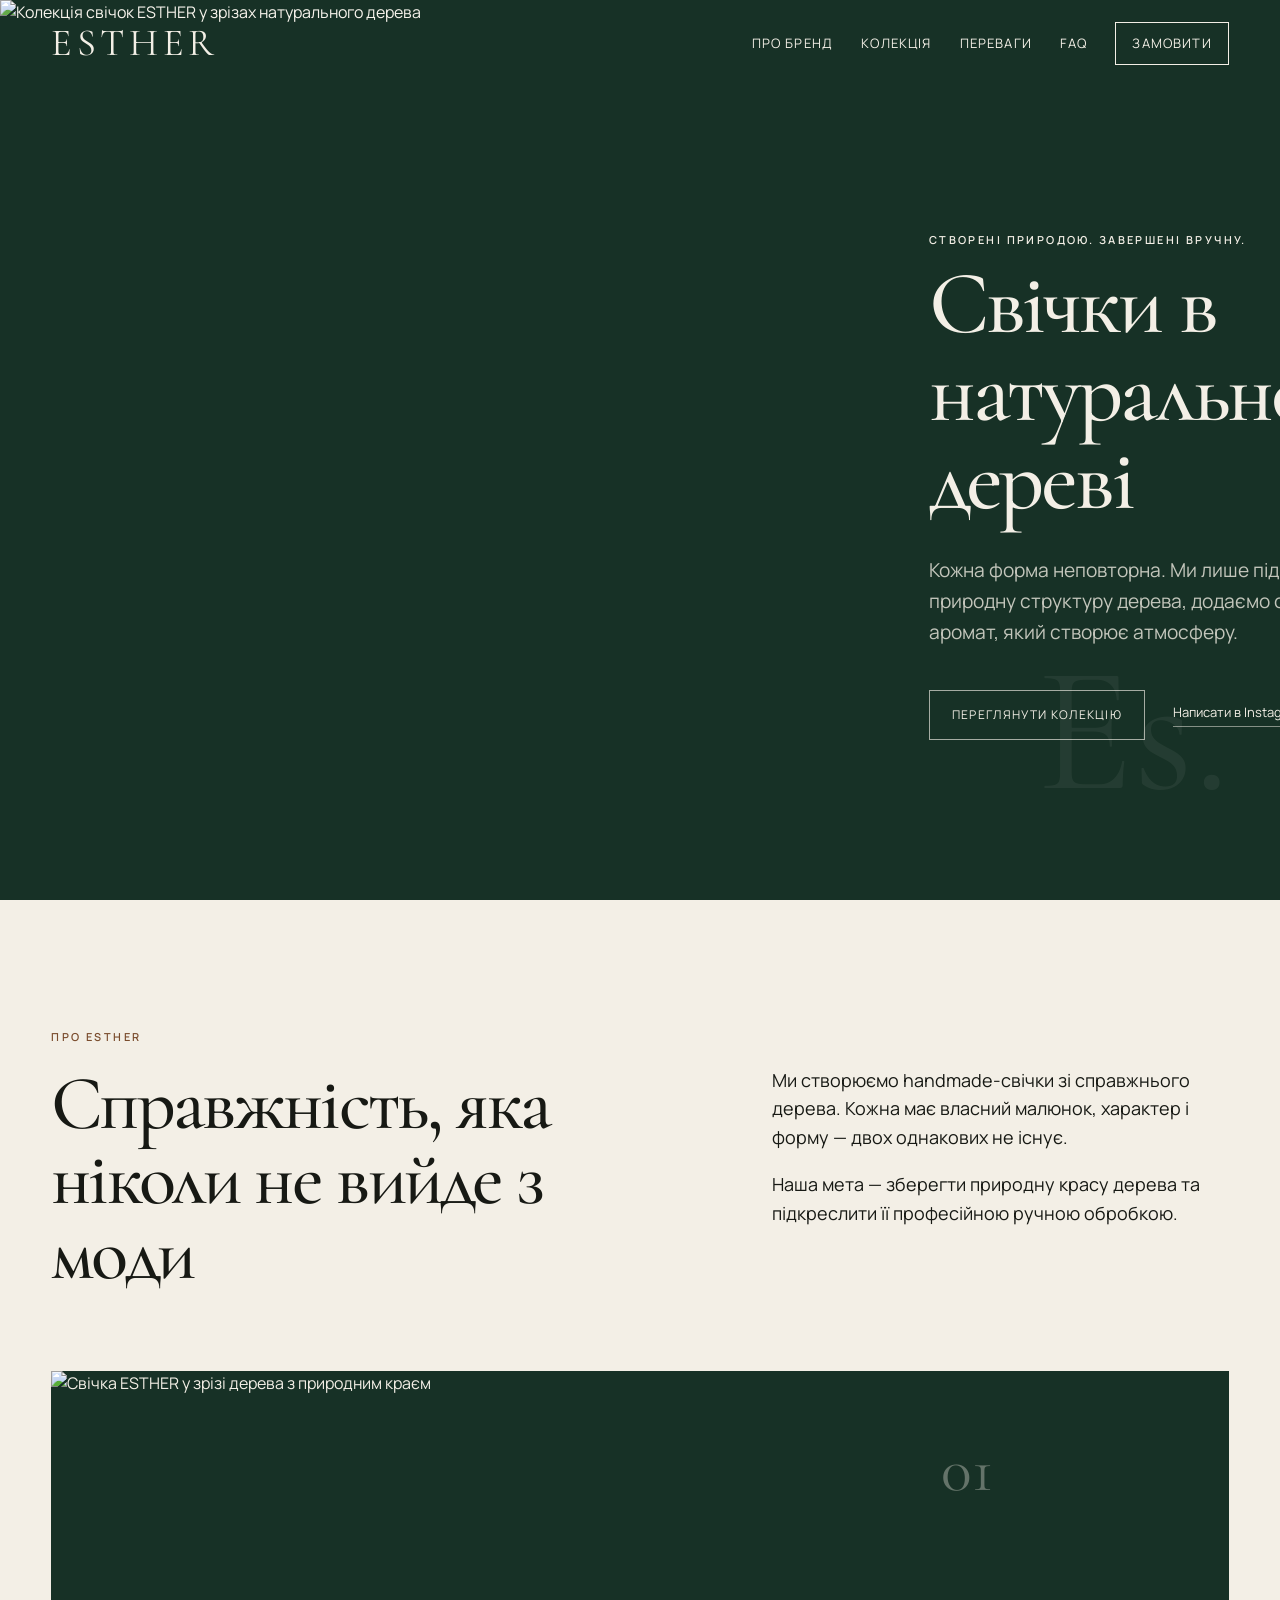
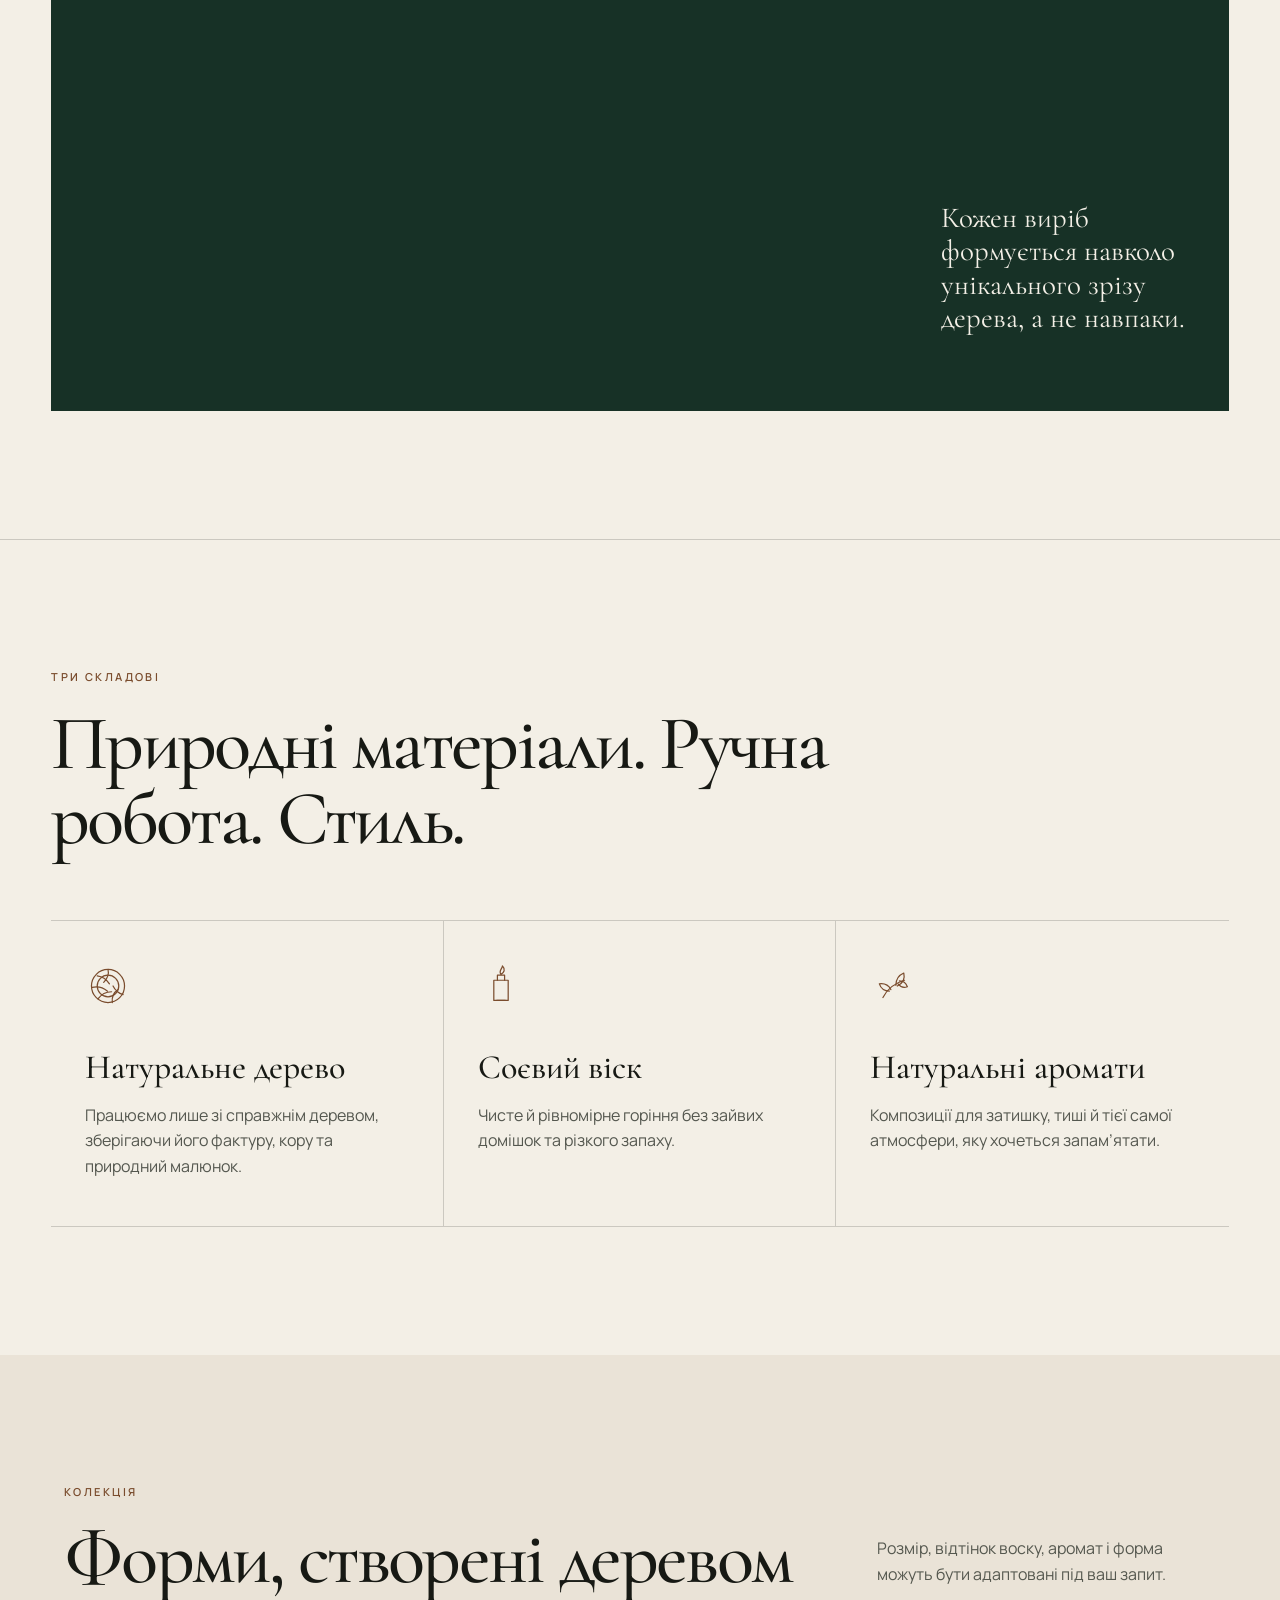
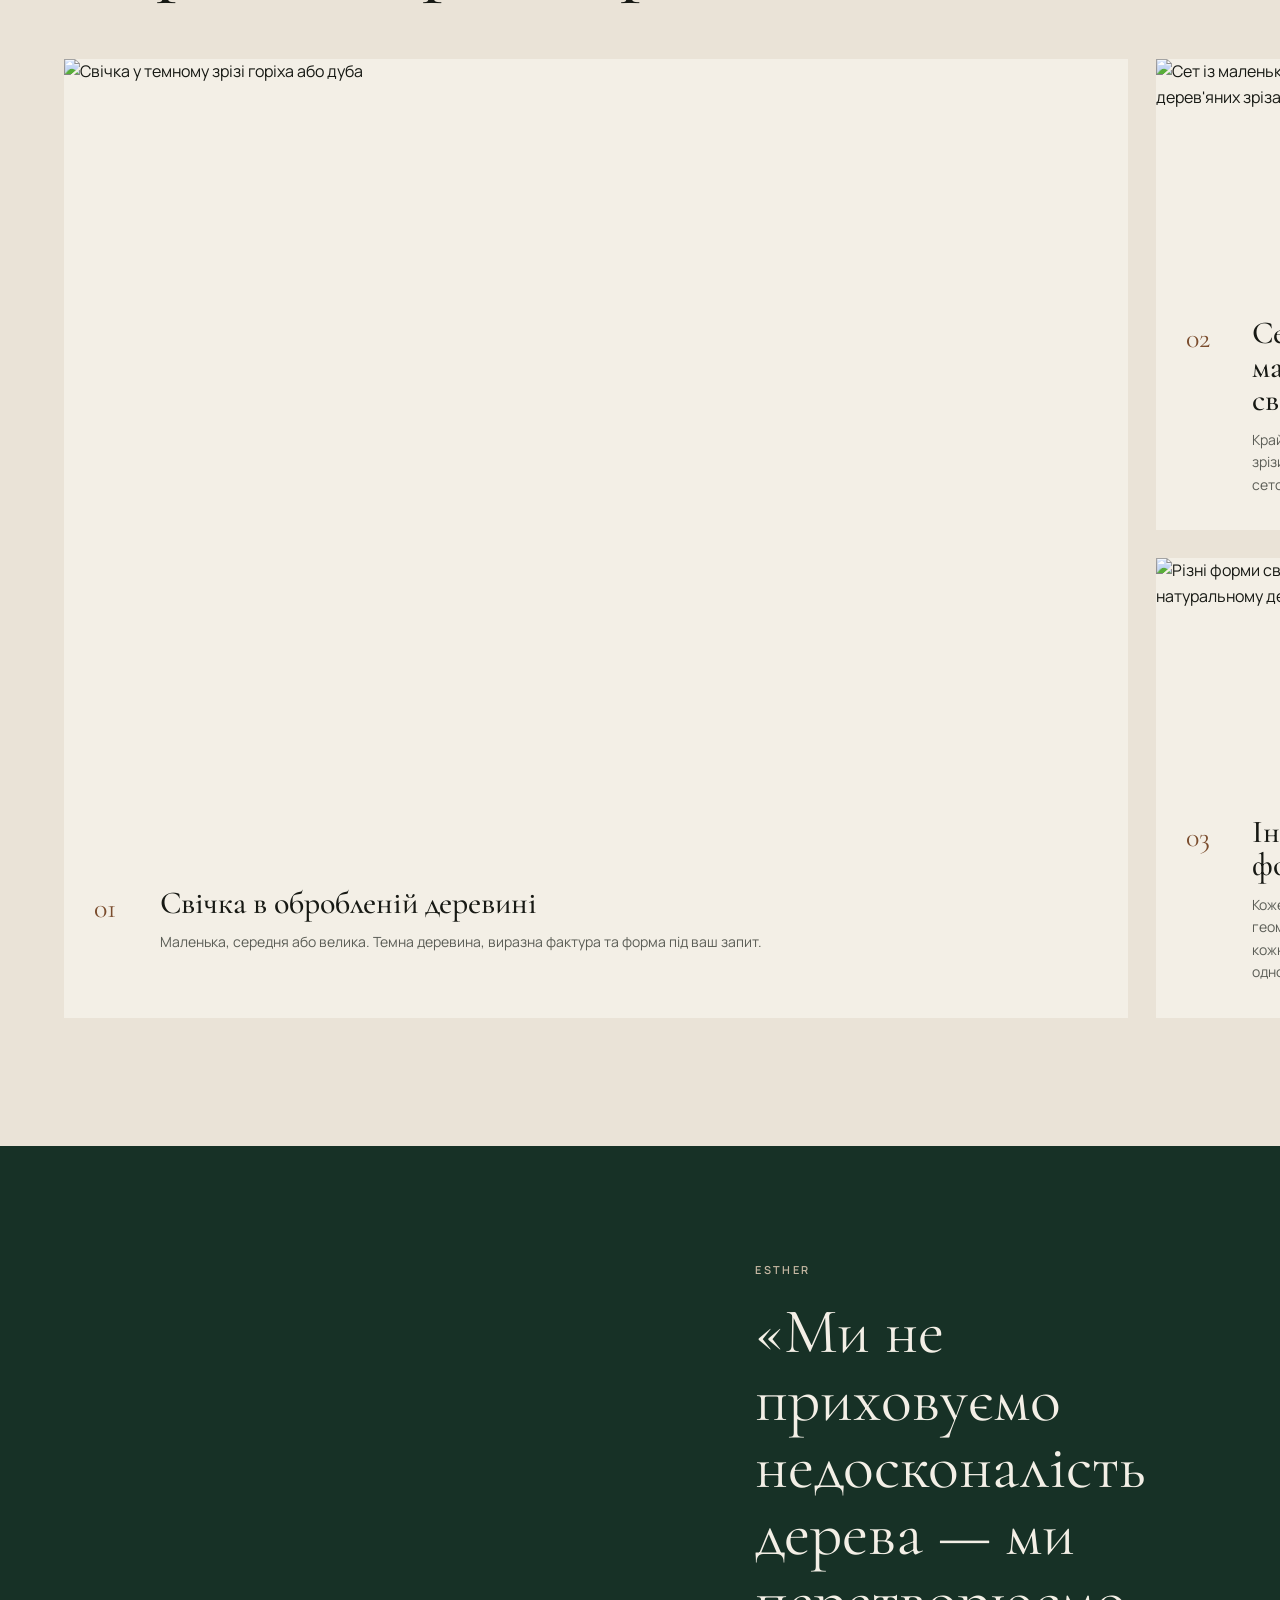
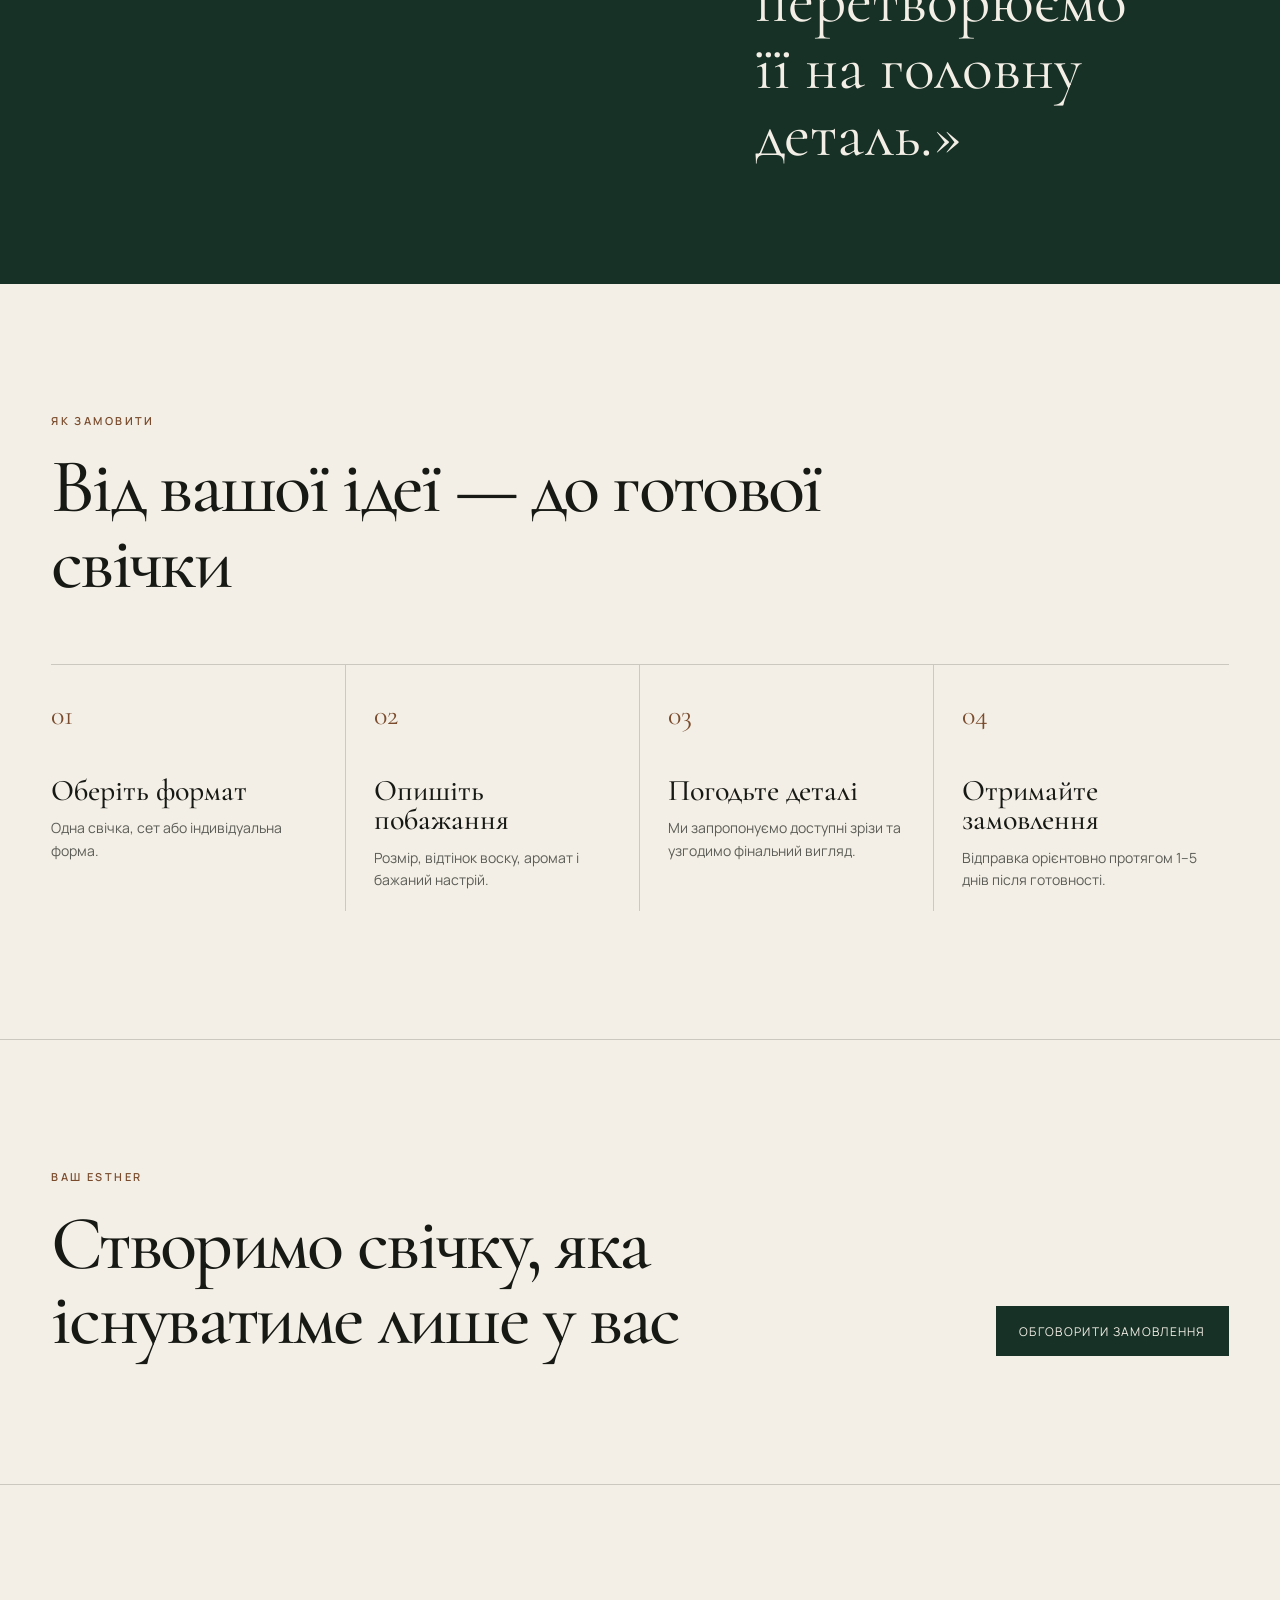
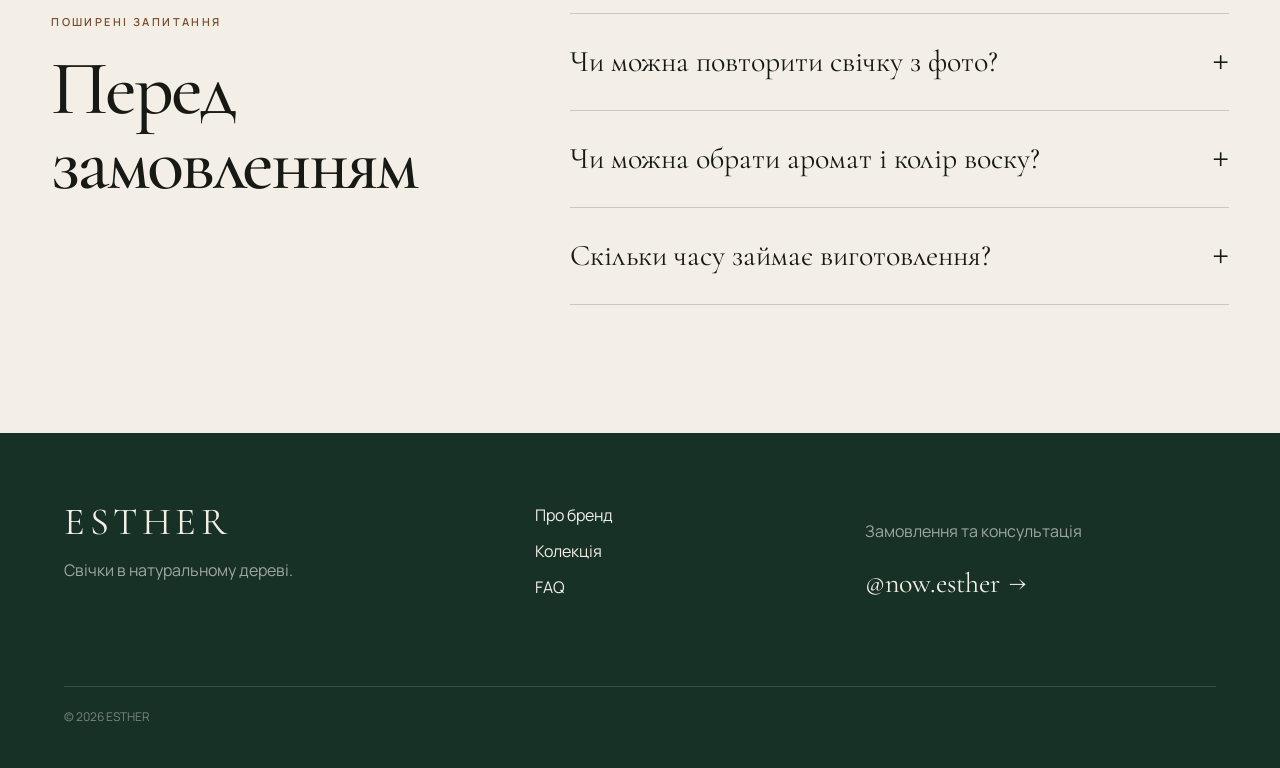
==== commit adc82351: "Add files via upload" ====
--- a/index.html
+++ b/index.html
@@ -1,586 +1,228 @@
-<!DOCTYPE html>
+<!doctype html>
 <html lang="uk">
 <head>
-  <meta charset="UTF-8">
-  <meta name="viewport" content="width=device-width, initial-scale=1.0, viewport-fit=cover">
-  <meta name="description" content="Kateryna Bilokur Photography — сімейні, портретні, весільні зйомки, історії кохання та вагітність у Білгороді-Дністровському й Одесі.">
-  <meta name="theme-color" content="#f8f5ee">
-  <title>Kateryna Bilokur Photography</title>
+  <meta charset="utf-8">
+  <meta name="viewport" content="width=device-width, initial-scale=1">
+  <title>ESTHER — свічки в натуральному дереві</title>
+  <meta name="description" content="ESTHER — handmade-свічки зі справжнього дерева, соєвого воску та натуральних ароматів. Кожна форма створюється індивідуально.">
+  <meta name="theme-color" content="#173126">
+  <meta property="og:title" content="ESTHER — свічки в натуральному дереві">
+  <meta property="og:description" content="Справжнє дерево, соєвий віск і натуральні аромати. Свічки, від яких важко відвести погляд.">
+  <meta property="og:type" content="website">
+  <meta property="og:image" content="images/collection.jpeg">
+  <link rel="icon" href="favicon.svg" type="image/svg+xml">
   <link rel="preconnect" href="https://fonts.googleapis.com">
   <link rel="preconnect" href="https://fonts.gstatic.com" crossorigin>
-  <link href="https://fonts.googleapis.com/css2?family=DM+Sans:wght@300;400;500;600&family=Playfair+Display:ital,wght@0,500;1,500&display=swap" rel="stylesheet">
-  <style>
-    :root{--ivory:#f4efe6;--paper:#faf8f3;--sand:#d9cdbc;--taupe:#8e8274;--olive:#6f745d;--ink:#1d1d1a;--muted:#5e5a53;--line:rgba(29,29,26,.14);--white:#fff;--max:1240px}
-    *{box-sizing:border-box}
-    html{scroll-behavior:smooth;scroll-padding-top:86px}
-    body{margin:0;background:var(--paper);color:var(--ink);font-family:"DM Sans",sans-serif;line-height:1.65;overflow-x:hidden}
-    body.menu-open{overflow:hidden}
-    img{display:block;width:100%;height:auto}
-    a{color:inherit;text-decoration:none}
-    button{font:inherit;cursor:pointer}
-    .container{width:min(calc(100% - 40px),var(--max));margin-inline:auto}
-    .eyebrow{text-transform:uppercase;letter-spacing:.2em;font-size:.72rem;font-weight:600;color:var(--olive)}
-    h1,h2,h3,p{margin-top:0}
-    h1,h2{font-family:"Playfair Display",serif;font-weight:500;line-height:1.04}
-    h1{font-size:clamp(3.1rem,7vw,7rem);letter-spacing:-.045em}
-    h2{font-size:clamp(2.45rem,5vw,4.8rem);letter-spacing:-.035em}
-    h3{line-height:1.25}
-    .lead{font-size:clamp(1.05rem,1.7vw,1.3rem);color:#484640}
-    .button{display:inline-flex;align-items:center;justify-content:center;min-height:52px;padding:0 27px;border:1px solid currentColor;text-transform:uppercase;letter-spacing:.14em;font-size:.72rem;font-weight:600;transition:.25s ease}
-    .button:hover{background:var(--ink);color:#fff;border-color:var(--ink)}
-    .nav{position:fixed;inset:0 0 auto;z-index:30;padding:22px 0;color:#fff;transition:background .3s ease,border-color .3s ease,box-shadow .3s ease}
-    .nav.scrolled{background:rgba(29,29,26,.92);backdrop-filter:blur(12px);border-bottom:1px solid rgba(255,255,255,.08)}
-    .nav-inner{display:flex;align-items:center;justify-content:space-between;gap:24px}
-    .brand{font-size:.78rem;letter-spacing:.16em;text-transform:uppercase;font-weight:600;line-height:1.35}
-    .nav-links{display:flex;gap:25px;font-size:.82rem;align-items:center}
-    .nav-links a{opacity:.92;transition:opacity .2s ease}
-    .nav-links a:hover{opacity:1}
-    .nav-instagram{border:1px solid rgba(255,255,255,.45);padding:10px 16px;font-size:.72rem;text-transform:uppercase;letter-spacing:.12em}
-    .nav-instagram:hover{background:#fff;color:var(--ink);opacity:1}
-    .menu-btn{display:none;background:transparent;border:0;color:inherit;padding:8px;margin-right:-8px}
-    .menu-btn span{display:block;width:27px;height:1px;background:currentColor;margin:6px 0;transition:transform .25s ease,opacity .25s ease}
-    .menu-btn.open span:first-child{transform:translateY(7px) rotate(45deg)}
-    .menu-btn.open span:last-child{transform:translateY(-7px) rotate(-45deg)}
-    .mobile-menu{display:none}
-    .hero{min-height:100svh;position:relative;display:flex;align-items:flex-end;color:#fff;background:linear-gradient(180deg,rgba(0,0,0,.12),rgba(0,0,0,.58)),url("images/family-01.jpg") center 42%/cover no-repeat}
-    .hero:after{content:"";position:absolute;inset:0;background:linear-gradient(90deg,rgba(0,0,0,.30),transparent 64%)}
-    .hero-content{position:relative;z-index:2;padding:175px 0 66px;width:100%}
-    .hero h1{max-width:1020px;margin:0 0 24px}
-    .hero-row{display:flex;justify-content:space-between;align-items:flex-end;gap:30px}
-    .hero-meta{max-width:560px;color:rgba(255,255,255,.9)}
-    .location{margin-bottom:12px;text-transform:uppercase;letter-spacing:.16em;font-size:.75rem}
-    .hero .button:hover{background:#fff;color:var(--ink);border-color:#fff}
-    .scroll-hint{position:absolute;bottom:28px;left:50%;transform:translateX(-50%);z-index:2;font-size:.68rem;letter-spacing:.18em;text-transform:uppercase;color:rgba(255,255,255,.55);display:flex;flex-direction:column;align-items:center;gap:10px}
-    .scroll-hint span{display:block;width:1px;height:42px;background:linear-gradient(180deg,rgba(255,255,255,.6),transparent)}
-    section{padding:112px 0}
-    .intro-grid{display:grid;grid-template-columns:1fr 1fr;gap:80px;align-items:start}
-    .intro-copy p{color:var(--muted);font-size:1.03rem}
-    .intro-copy p:last-child{margin-bottom:0}
-    .quote{font-family:"Playfair Display",serif;font-size:clamp(1.6rem,2.8vw,2.45rem);line-height:1.28}
-    .services{background:var(--ivory)}
-    .section-head{display:flex;justify-content:space-between;gap:40px;align-items:flex-end;margin-bottom:58px}
-    .section-head p{max-width:520px;margin-bottom:8px;color:var(--muted)}
-    .service-list{border-top:1px solid var(--line)}
-    .service-row{display:grid;grid-template-columns:76px 1fr 1.2fr;gap:30px;padding:26px 0;border-bottom:1px solid var(--line);align-items:center}
-    .service-row span{color:var(--taupe);font-size:.8rem}
-    .service-row h3{font-size:1.18rem;font-weight:500;margin:0}
-    .service-row p{margin:0;color:#66625d}
-    .portfolio-nav{display:flex;flex-wrap:wrap;gap:10px;margin:0 0 44px}
-    .portfolio-nav a{border:1px solid var(--line);padding:10px 15px;font-size:.78rem;text-transform:uppercase;letter-spacing:.1em;transition:background .2s ease,color .2s ease}
-    .portfolio-nav a:hover{background:var(--ink);color:#fff;border-color:var(--ink)}
-    .story{padding:82px 0;border-top:1px solid var(--line)}
-    .story:first-of-type{border-top:0;padding-top:0}
-    .story-head{display:flex;justify-content:space-between;align-items:end;gap:30px;margin-bottom:30px}
-    .story-head h3{font-family:"Playfair Display",serif;font-size:clamp(2rem,4vw,3.4rem);font-weight:500;margin:0}
-    .story-head span{font-size:.75rem;letter-spacing:.15em;text-transform:uppercase;color:var(--taupe)}
-    .gallery{display:grid;grid-template-columns:repeat(12,1fr);gap:14px;align-items:start}
-    .gallery figure{margin:0;overflow:hidden;background:#ece8df}
-    .gallery img{width:100%;height:100%;object-fit:cover;transition:transform .7s ease}
-    .gallery figure:hover img{transform:scale(1.018)}
-    .g-tall{grid-column:span 5;aspect-ratio:2/3}.g-square{grid-column:span 4;aspect-ratio:1}.g-wide{grid-column:span 7;aspect-ratio:3/2}.g-mid{grid-column:span 3;aspect-ratio:2/3}
-    .about{background:#20211e;color:#f4f0e8}
-    .about-grid{display:grid;grid-template-columns:.92fr 1.08fr;gap:78px;align-items:center}
-    .about-photos{display:grid;grid-template-columns:1fr .72fr;gap:14px;align-items:end}
-    .about-photos img:first-child{aspect-ratio:2/3;object-fit:cover}.about-photos img:last-child{aspect-ratio:2/3;object-fit:cover;margin-bottom:-40px}
-    .about-copy p{color:rgba(255,255,255,.73)}.about-copy .lead{color:#f1eee7}.about-copy .eyebrow{color:#c8cbb8}
-    .about-copy .button{border-color:rgba(255,255,255,.45)}
-    .about-copy .button:hover{background:#fff;color:var(--ink);border-color:#fff}
-    .text-section{background:var(--ivory)}
-    .text-grid{display:grid;grid-template-columns:.78fr 1.22fr;gap:80px;align-items:start}
-    .text-grid .copy{max-width:720px}
-    .text-grid p{color:var(--muted)}
-    .camera-note{background:#fff}
-    .pricing-grid{display:grid;grid-template-columns:repeat(3,1fr);gap:18px;margin-top:52px}
-    .price-card{border:1px solid var(--line);padding:34px;background:#fff;display:flex;flex-direction:column;transition:transform .25s ease,box-shadow .25s ease}
-    .price-card:hover{transform:translateY(-3px);box-shadow:0 18px 40px rgba(29,29,26,.07)}
-    .price-card.featured{background:var(--olive);color:#fff;border-color:var(--olive)}
-    .price-card h3{font-size:1.2rem;margin:6px 0 4px}
-    .price{font-family:"Playfair Display",serif;font-size:clamp(2.1rem,4vw,3.2rem);line-height:1.15;margin:10px 0 22px}
-    .price-sub{font-size:.88rem;color:var(--muted)}.featured .price-sub{color:rgba(255,255,255,.78)}
-    .price-card ul{padding:0;margin:18px 0 25px;list-style:none;color:#5d5953}
-    .featured ul{color:rgba(255,255,255,.82)}
-    .price-card li{padding:7px 0;border-bottom:1px solid rgba(120,110,100,.17)}
-    .price-card .button{margin-top:auto}
-    .featured .button:hover{background:#fff;color:var(--olive);border-color:#fff}
-    .faq{background:var(--ivory)}
-    .faq-list{border-top:1px solid var(--line);margin-top:42px}
-    .faq-item{border-bottom:1px solid var(--line)}
-    .faq-question{width:100%;display:flex;justify-content:space-between;align-items:center;gap:24px;padding:24px 0;background:none;border:0;text-align:left;font-family:"Playfair Display",serif;font-size:clamp(1.15rem,2vw,1.45rem);font-weight:500;color:var(--ink)}
-    .faq-question span{flex-shrink:0;width:28px;height:28px;border:1px solid var(--line);display:grid;place-items:center;font-family:"DM Sans",sans-serif;font-size:1.1rem;line-height:1;transition:transform .25s ease}
-    .faq-item.open .faq-question span{transform:rotate(45deg)}
-    .faq-answer{max-height:0;overflow:hidden;transition:max-height .35s ease,padding .35s ease}
-    .faq-item.open .faq-answer{max-height:240px;padding-bottom:22px}
-    .faq-answer p{margin:0;color:var(--muted);max-width:760px}
-    .cta{padding:145px 0;text-align:center;background:linear-gradient(rgba(25,25,22,.54),rgba(25,25,22,.54)),url("images/family-02.jpg") center 45%/cover no-repeat;color:#fff}
-    .cta h2{max-width:900px;margin:0 auto 25px}
-    .cta p{max-width:620px;margin:0 auto 34px;color:rgba(255,255,255,.84)}
-    .cta .button:hover{background:#fff;color:var(--ink);border-color:#fff}
-    .instagram-float{position:fixed;bottom:28px;right:28px;z-index:35;display:inline-flex;align-items:center;gap:10px;min-height:52px;padding:0 22px;background:var(--ink);color:#fff;border:1px solid var(--ink);text-transform:uppercase;letter-spacing:.12em;font-size:.72rem;font-weight:600;box-shadow:0 12px 32px rgba(29,29,26,.22);transition:transform .25s ease,background .25s ease}
-    .instagram-float:hover{background:#fff;color:var(--ink);transform:translateY(-2px)}
-    .instagram-float svg{width:18px;height:18px;fill:currentColor}
-    footer{padding:44px 0;background:#171815;color:#efede6}
-    .footer-grid{display:grid;grid-template-columns:1.3fr 1fr 1fr;gap:40px}
-    .footer-grid p,.footer-grid a{font-size:.9rem;color:rgba(255,255,255,.65)}
-    .footer-grid a:hover{color:#fff}
-    .footer-title{font-size:.78rem;text-transform:uppercase;letter-spacing:.16em;margin-bottom:14px;color:rgba(255,255,255,.85)}
-    .copyright{margin-top:34px;padding-top:22px;border-top:1px solid rgba(255,255,255,.13);font-size:.75rem;color:rgba(255,255,255,.44)}
-    .reveal{opacity:0;transform:translateY(20px);transition:opacity .75s ease,transform .75s ease}
-    .reveal.visible{opacity:1;transform:none}
-    @media (prefers-reduced-motion:reduce){html{scroll-behavior:auto}.reveal{opacity:1;transform:none;transition:none}.gallery img,.price-card{transition:none}.faq-answer{transition:none}}
-    @media(max-width:900px){
-      .nav-links{display:none}.menu-btn{display:block}
-      .mobile-menu{position:fixed;inset:0;background:#1d1e1b;color:#fff;z-index:25;padding:105px 30px 40px;flex-direction:column;gap:22px;font-family:"Playfair Display",serif;font-size:2rem}
-      .mobile-menu.open{display:flex}
-      .hero-row,.section-head,.story-head{align-items:flex-start;flex-direction:column}
-      .intro-grid,.about-grid,.text-grid{grid-template-columns:1fr}
-      .service-row{grid-template-columns:50px 1fr}.service-row p{grid-column:2}
-      .pricing-grid{grid-template-columns:repeat(2,1fr)}
-      .about-photos{max-width:650px}
-      .g-tall{grid-column:span 7}.g-square{grid-column:span 5}.g-wide{grid-column:span 7}.g-mid{grid-column:span 5}
-      .scroll-hint{display:none}
-    }
-    @media(max-width:600px){
-      .container{width:min(calc(100% - 28px),var(--max))}section{padding:78px 0}h1{font-size:3.35rem}
-      .hero{background-position:55% center}.hero-content{padding-bottom:38px}.hero-meta{font-size:.95rem}
-      .brand{max-width:190px}.story{padding:60px 0}
-      .gallery{display:grid;grid-template-columns:1fr 1fr;gap:8px}
-      .gallery figure,.g-tall,.g-square,.g-wide,.g-mid{grid-column:auto;aspect-ratio:auto}
-      .gallery figure:nth-child(3n+1){grid-column:span 2}
-      .gallery img{height:auto;object-fit:contain}
-      .about-photos{grid-template-columns:1fr 1fr;gap:8px}.about-photos img:last-child{margin-bottom:-20px}
-      .footer-grid{grid-template-columns:1fr}
-      .price-card{padding:27px}
-      .pricing-grid{grid-template-columns:1fr}
-      .instagram-float{bottom:18px;right:18px;padding:0 16px;min-height:48px}
-      .instagram-float span{display:none}
-    }
-  </style>
+  <link href="https://fonts.googleapis.com/css2?family=Cormorant+Garamond:wght@400;500;600&family=Manrope:wght@400;500;600&display=swap" rel="stylesheet">
+  <link rel="stylesheet" href="style.css">
+  <script src="script.js" defer></script>
 </head>
 <body>
-<header class="hero" id="home">
-  <nav class="nav" id="nav">
-    <div class="container nav-inner">
-      <a class="brand" href="#home">Kateryna Bilokur Photography</a>
-      <div class="nav-links">
-        <a href="#about">Про мене</a>
-        <a href="#portfolio">Портфоліо</a>
-        <a href="#pricing">Пакети</a>
-        <a href="#faq">Питання</a>
-        <a href="#contact">Контакти</a>
-        <a class="nav-instagram" href="https://www.instagram.com/_kb__photo_/" target="_blank" rel="noopener">Instagram</a>
-      </div>
-      <button class="menu-btn" aria-label="Відкрити меню" aria-expanded="false"><span></span><span></span></button>
+  <a class="skip-link" href="#main">Перейти до вмісту</a>
+
+  <header class="site-header" id="top">
+    <a class="logo" href="#top" aria-label="ESTHER — на головну">ESTHER</a>
+    <button class="menu-toggle" type="button" aria-label="Відкрити меню" aria-expanded="false" aria-controls="site-nav">
+      <span></span><span></span><span></span>
+    </button>
+    <nav class="site-nav" id="site-nav" aria-label="Головна навігація">
+      <a href="#about">Про бренд</a>
+      <a href="#collection">Колекція</a>
+      <a href="#values">Переваги</a>
+      <a href="#faq">FAQ</a>
+      <a class="nav-cta" href="https://www.instagram.com/now.esther" target="_blank" rel="noopener">Замовити</a>
+    </nav>
+  </header>
+
+  <main id="main">
+    <section class="hero" aria-labelledby="hero-title">
+      <div class="hero-media">
+        <img src="images/collection.jpeg" alt="Колекція свічок ESTHER у зрізах натурального дерева" width="1170" height="1236" fetchpriority="high">
+      </div>
+      <div class="hero-content reveal">
+        <p class="eyebrow">Створені природою. Завершені вручну.</p>
+        <h1 id="hero-title">Свічки в натуральному дереві</h1>
+        <p class="hero-copy">Кожна форма неповторна. Ми лише підкреслюємо природну структуру дерева, додаємо соєвий віск і аромат, який створює атмосферу.</p>
+        <div class="hero-actions">
+          <a class="button button-light" href="#collection">Переглянути колекцію</a>
+          <a class="text-link" href="https://www.instagram.com/now.esther" target="_blank" rel="noopener">Написати в Instagram</a>
+        </div>
+      </div>
+      <div class="hero-mark" aria-hidden="true">Es.</div>
+    </section>
+
+    <section class="intro section" id="about">
+      <div class="section-kicker">Про ESTHER</div>
+      <div class="intro-grid">
+        <h2 class="reveal">Справжність, яка ніколи не вийде з моди</h2>
+        <div class="intro-copy reveal">
+          <p>Ми створюємо handmade-свічки зі справжнього дерева. Кожна має власний малюнок, характер і форму — двох однакових не існує.</p>
+          <p>Наша мета — зберегти природну красу дерева та підкреслити її професійною ручною обробкою.</p>
+        </div>
+      </div>
+      <div class="about-visual reveal">
+        <img src="images/candle-cut.jpeg" alt="Свічка ESTHER у зрізі дерева з природним краєм" width="1170" height="1466" loading="lazy">
+        <div class="about-note">
+          <span>01</span>
+          <p>Кожен виріб формується навколо унікального зрізу дерева, а не навпаки.</p>
+        </div>
+      </div>
+    </section>
+
+    <section class="values section" id="values" aria-labelledby="values-title">
+      <div class="section-heading reveal">
+        <p class="section-kicker">Три складові</p>
+        <h2 id="values-title">Природні матеріали. Ручна робота. Стиль.</h2>
+      </div>
+      <div class="values-grid">
+        <article class="value-card reveal">
+          <div class="value-icon" aria-hidden="true">
+            <svg viewBox="0 0 64 64" role="img" focusable="false">
+              <circle cx="32" cy="32" r="23"></circle>
+              <circle cx="32" cy="32" r="15"></circle>
+              <path d="M32 9c2 8-1 13-6 18M17 18c8 1 13 5 17 11M10 34c9-2 15 0 21 5M18 50c5-7 11-10 19-10M38 55c-1-8 2-14 8-18M53 44c-7-2-11-6-14-12"></path>
+            </svg>
+          </div>
+          <h3>Натуральне дерево</h3>
+          <p>Працюємо лише зі справжнім деревом, зберігаючи його фактуру, кору та природний малюнок.</p>
+        </article>
+        <article class="value-card reveal">
+          <div class="value-icon" aria-hidden="true">
+            <svg viewBox="0 0 64 64" role="img" focusable="false">
+              <path d="M22 24h20v28H22z"></path>
+              <path d="M27 24v-7h10v7M26 52h12"></path>
+              <path d="M32 16c-4-5 2-8 2-12 5 5 2 9-2 12z"></path>
+            </svg>
+          </div>
+          <h3>Соєвий віск</h3>
+          <p>Чисте й рівномірне горіння без зайвих домішок та різкого запаху.</p>
+        </article>
+        <article class="value-card reveal">
+          <div class="value-icon" aria-hidden="true">
+            <svg viewBox="0 0 64 64" role="img" focusable="false">
+              <path d="M18 48c6-12 16-20 30-24"></path>
+              <path d="M27 39c-7 0-12-4-14-10 8-1 13 2 16 8"></path>
+              <path d="M36 31c0-8 4-14 11-17 2 8-1 14-9 18"></path>
+              <path d="M41 25c5 0 9 3 11 8-6 2-10 0-13-4"></path>
+            </svg>
+          </div>
+          <h3>Натуральні аромати</h3>
+          <p>Композиції для затишку, тиші й тієї самої атмосфери, яку хочеться запам’ятати.</p>
+        </article>
+      </div>
+    </section>
+
+    <section class="collection section" id="collection" aria-labelledby="collection-title">
+      <div class="section-heading split reveal">
+        <div>
+          <p class="section-kicker">Колекція</p>
+          <h2 id="collection-title">Форми, створені деревом</h2>
+        </div>
+        <p>Розмір, відтінок воску, аромат і форма можуть бути адаптовані під ваш запит.</p>
+      </div>
+
+      <div class="product-grid">
+        <article class="product-card product-card-large reveal">
+          <img src="images/candle-walnut.jpeg" alt="Свічка у темному зрізі горіха або дуба" width="1170" height="1466" loading="lazy">
+          <div class="product-info">
+            <span>01</span>
+            <div>
+              <h3>Свічка в обробленій деревині</h3>
+              <p>Маленька, середня або велика. Темна деревина, виразна фактура та форма під ваш запит.</p>
+            </div>
+          </div>
+        </article>
+
+        <article class="product-card reveal">
+          <img src="images/small-set.jpeg" alt="Сет із маленьких свічок ESTHER у дерев'яних зрізах" width="1170" height="1466" loading="lazy">
+          <div class="product-info">
+            <span>02</span>
+            <div>
+              <h3>Сет із маленьких свічок</h3>
+              <p>Край із корою та оброблені зрізи. Можна замовити сетом або окремо.</p>
+            </div>
+          </div>
+        </article>
+
+        <article class="product-card reveal">
+          <img src="images/collection.jpeg" alt="Різні форми свічок ESTHER у натуральному дереві" width="1170" height="1236" loading="lazy">
+          <div class="product-info">
+            <span>03</span>
+            <div>
+              <h3>Індивідуальна форма</h3>
+              <p>Кожен зріз диктує власну геометрію. Саме тому кожна свічка існує в одному екземплярі.</p>
+            </div>
+          </div>
+        </article>
+      </div>
+    </section>
+
+    <section class="statement">
+      <div class="statement-image" aria-hidden="true"></div>
+      <div class="statement-content reveal">
+        <p class="section-kicker">ESTHER</p>
+        <blockquote>«Ми не приховуємо недосконалість дерева — ми перетворюємо її на головну деталь.»</blockquote>
+      </div>
+    </section>
+
+    <section class="process section" aria-labelledby="process-title">
+      <div class="section-heading reveal">
+        <p class="section-kicker">Як замовити</p>
+        <h2 id="process-title">Від вашої ідеї — до готової свічки</h2>
+      </div>
+      <ol class="process-list">
+        <li class="reveal"><span>01</span><h3>Оберіть формат</h3><p>Одна свічка, сет або індивідуальна форма.</p></li>
+        <li class="reveal"><span>02</span><h3>Опишіть побажання</h3><p>Розмір, відтінок воску, аромат і бажаний настрій.</p></li>
+        <li class="reveal"><span>03</span><h3>Погодьте деталі</h3><p>Ми запропонуємо доступні зрізи та узгодимо фінальний вигляд.</p></li>
+        <li class="reveal"><span>04</span><h3>Отримайте замовлення</h3><p>Відправка орієнтовно протягом 1–5 днів після готовності.</p></li>
+      </ol>
+    </section>
+
+    <section class="cta section reveal">
+      <div>
+        <p class="section-kicker">Ваш ESTHER</p>
+        <h2>Створимо свічку, яка існуватиме лише у вас</h2>
+      </div>
+      <a class="button button-dark" href="https://www.instagram.com/now.esther" target="_blank" rel="noopener">Обговорити замовлення</a>
+    </section>
+
+    <section class="faq section" id="faq" aria-labelledby="faq-title">
+      <div class="section-heading reveal">
+        <p class="section-kicker">Поширені запитання</p>
+        <h2 id="faq-title">Перед замовленням</h2>
+      </div>
+      <div class="accordion">
+        <details class="reveal">
+          <summary>Чи можна повторити свічку з фото?</summary>
+          <p>Точне повторення неможливе, адже кожен зріз дерева унікальний. Ми можемо відтворити загальний формат, розмір і настрій виробу.</p>
+        </details>
+        <details class="reveal">
+          <summary>Чи можна обрати аромат і колір воску?</summary>
+          <p>Так. Доступні варіанти узгоджуються в особистих повідомленнях перед оформленням замовлення.</p>
+        </details>
+        <details class="reveal">
+          <summary>Скільки часу займає виготовлення?</summary>
+          <p>Термін залежить від складності виробу та наявності відповідного зрізу. Орієнтовну дату ми повідомимо до підтвердження.</p>
+        </details>
+      </div>
+    </section>
+  </main>
+
+  <footer class="site-footer">
+    <div class="footer-brand">
+      <a class="logo" href="#top">ESTHER</a>
+      <p>Свічки в натуральному дереві.</p>
     </div>
-  </nav>
-  <div class="mobile-menu" aria-hidden="true">
-    <a href="#about">Про мене</a>
-    <a href="#portfolio">Портфоліо</a>
-    <a href="#pricing">Пакети</a>
-    <a href="#faq">Питання</a>
-    <a href="#contact">Контакти</a>
-    <a href="https://www.instagram.com/_kb__photo_/" target="_blank" rel="noopener">Instagram</a>
-  </div>
-  <div class="container hero-content reveal">
-    <div class="eyebrow" style="color:#fff;margin-bottom:16px">Kateryna Bilokur Photography</div>
-    <div class="location">Білгород-Дністровський · Одеса</div>
-    <h1>Я зберігаю не просто фотографії. Я зберігаю історії.</h1>
-    <div class="hero-row">
-      <p class="hero-meta">Живі сімейні історії, історії кохання, портрети, весілля та зйомки вагітності — природно, тепло й без зайвої постановки.</p>
-      <a class="button" href="https://www.instagram.com/_kb__photo_/" target="_blank" rel="noopener">Instagram</a>
+    <div class="footer-links">
+      <a href="#about">Про бренд</a>
+      <a href="#collection">Колекція</a>
+      <a href="#faq">FAQ</a>
     </div>
-  </div>
-  <div class="scroll-hint" aria-hidden="true">Прокрутіть<span></span></div>
-</header>
-
-<main>
-  <section>
-    <div class="container intro-grid reveal">
-      <div>
-        <div class="eyebrow">Фотографія як пам’ять</div>
-        <h2>Моменти, які варто зберегти.</h2>
-        <p class="quote">Фотографія несе у собі історію, спогади та красу моменту, який нам вдалося зловити.</p>
-      </div>
-      <div class="intro-copy">
-        <p>Саме це стало головною ідеєю моєї роботи.</p>
-        <p>Я не прагну створити просто красиві фотографії. Для мене важливо, щоб через багато років, переглядаючи свій альбом, ви змогли знову відчути той день, згадати запах літа, теплі обійми, щирий сміх і людей, які були поруч.</p>
-        <p>Кожна фотосесія — це історія. І вона варта того, щоб бути збереженою.</p>
-      </div>
+    <div class="footer-contact">
+      <p>Замовлення та консультація</p>
+      <a href="https://www.instagram.com/now.esther" target="_blank" rel="noopener">@now.esther</a>
     </div>
-  </section>
-
-  <section class="services" id="services">
-    <div class="container">
-      <div class="section-head reveal">
-        <div>
-          <div class="eyebrow">Напрями зйомки</div>
-          <h2>Історії, які я знімаю</h2>
-        </div>
-        <p>Кожна зйомка будується навколо вас — вашого темпу, характеру та справжніх емоцій.</p>
-      </div>
-      <div class="service-list reveal">
-        <div class="service-row"><span>01</span><h3>Історія кохання</h3><p>Ніжна історія про двох, близькість і моменти між кадрами.</p></div>
-        <div class="service-row"><span>02</span><h3>Сімейна фотосесія</h3><p>Живі кадри про любов, обійми, дитинство й час разом.</p></div>
-        <div class="service-row"><span>03</span><h3>Портретна фотосесія</h3><p>Індивідуальна історія про ваш стан, характер і красу.</p></div>
-        <div class="service-row"><span>04</span><h3>Весільна зйомка</h3><p>Щирі емоції та важливі деталі вашого особливого дня.</p></div>
-        <div class="service-row"><span>05</span><h3>Вагітність</h3><p>Тепла історія очікування, ніжності та початку нового життя.</p></div>
-      </div>
-    </div>
-  </section>
-
-  <section id="portfolio">
-    <div class="container">
-      <div class="section-head reveal">
-        <div>
-          <div class="eyebrow">Вибрані історії</div>
-          <h2>Портфоліо</h2>
-        </div>
-        <p>Реальні історії, зняті у природному світлі та з увагою до почуттів, руху й деталей.</p>
-      </div>
-      <div class="portfolio-nav reveal">
-        <a href="#family">Сімейна</a>
-        <a href="#pregnancy">Вагітність</a>
-        <a href="#portrait">Індивідуальна</a>
-        <a href="#love">Історія кохання</a>
-        <a href="#wedding">Весілля</a>
-      </div>
-
-      <div class="story" id="family">
-        <div class="story-head reveal"><h3>Сімейна історія</h3><span>7 фотографій</span></div>
-        <div class="gallery reveal">
-          <figure class="g-tall"><img loading="lazy" decoding="async" src="images/family-01.jpg" alt="Сімейна історія — фотографія 1"></figure>
-          <figure class="g-square"><img loading="lazy" decoding="async" src="images/family-02.jpg" alt="Сімейна історія — фотографія 2"></figure>
-          <figure class="g-wide"><img loading="lazy" decoding="async" src="images/family-03.jpg" alt="Сімейна історія — фотографія 3"></figure>
-          <figure class="g-mid"><img loading="lazy" decoding="async" src="images/family-04.jpg" alt="Сімейна історія — фотографія 4"></figure>
-          <figure class="g-square"><img loading="lazy" decoding="async" src="images/family-05.jpg" alt="Сімейна історія — фотографія 5"></figure>
-          <figure class="g-tall"><img loading="lazy" decoding="async" src="images/family-06.jpg" alt="Сімейна історія — фотографія 6"></figure>
-          <figure class="g-wide"><img loading="lazy" decoding="async" src="images/family-07.jpg" alt="Сімейна історія — фотографія 7"></figure>
-        </div>
-      </div>
-
-      <div class="story" id="pregnancy">
-        <div class="story-head reveal"><h3>Вагітність</h3><span>7 фотографій</span></div>
-        <div class="gallery reveal">
-          <figure class="g-tall"><img loading="lazy" decoding="async" src="images/pregnancy-01.jpg" alt="Вагітність — фотографія 1"></figure>
-          <figure class="g-square"><img loading="lazy" decoding="async" src="images/pregnancy-02.jpg" alt="Вагітність — фотографія 2"></figure>
-          <figure class="g-wide"><img loading="lazy" decoding="async" src="images/pregnancy-03.jpg" alt="Вагітність — фотографія 3"></figure>
-          <figure class="g-mid"><img loading="lazy" decoding="async" src="images/pregnancy-04.jpg" alt="Вагітність — фотографія 4"></figure>
-          <figure class="g-square"><img loading="lazy" decoding="async" src="images/pregnancy-05.jpg" alt="Вагітність — фотографія 5"></figure>
-          <figure class="g-tall"><img loading="lazy" decoding="async" src="images/pregnancy-06.jpg" alt="Вагітність — фотографія 6"></figure>
-          <figure class="g-wide"><img loading="lazy" decoding="async" src="images/pregnancy-07.jpg" alt="Вагітність — фотографія 7"></figure>
-        </div>
-      </div>
-
-      <div class="story" id="portrait">
-        <div class="story-head reveal"><h3>Індивідуальна зйомка</h3><span>7 фотографій</span></div>
-        <div class="gallery reveal">
-          <figure class="g-tall"><img loading="lazy" decoding="async" src="images/portrait-01.jpg" alt="Індивідуальна зйомка — фотографія 1"></figure>
-          <figure class="g-square"><img loading="lazy" decoding="async" src="images/portrait-02.jpg" alt="Індивідуальна зйомка — фотографія 2"></figure>
-          <figure class="g-wide"><img loading="lazy" decoding="async" src="images/portrait-03.jpg" alt="Індивідуальна зйомка — фотографія 3"></figure>
-          <figure class="g-mid"><img loading="lazy" decoding="async" src="images/portrait-04.jpg" alt="Індивідуальна зйомка — фотографія 4"></figure>
-          <figure class="g-square"><img loading="lazy" decoding="async" src="images/portrait-05.jpg" alt="Індивідуальна зйомка — фотографія 5"></figure>
-          <figure class="g-tall"><img loading="lazy" decoding="async" src="images/portrait-06.jpg" alt="Індивідуальна зйомка — фотографія 6"></figure>
-          <figure class="g-wide"><img loading="lazy" decoding="async" src="images/portrait-07.jpg" alt="Індивідуальна зйомка — фотографія 7"></figure>
-        </div>
-      </div>
-
-      <div class="story" id="love">
-        <div class="story-head reveal"><h3>Історія кохання</h3><span>7 фотографій</span></div>
-        <div class="gallery reveal">
-          <figure class="g-tall"><img loading="lazy" decoding="async" src="images/love-01.jpg" alt="Історія кохання — фотографія 1"></figure>
-          <figure class="g-square"><img loading="lazy" decoding="async" src="images/love-02.jpg" alt="Історія кохання — фотографія 2"></figure>
-          <figure class="g-wide"><img loading="lazy" decoding="async" src="images/love-03.jpg" alt="Історія кохання — фотографія 3"></figure>
-          <figure class="g-mid"><img loading="lazy" decoding="async" src="images/love-04.jpg" alt="Історія кохання — фотографія 4"></figure>
-          <figure class="g-square"><img loading="lazy" decoding="async" src="images/love-05.jpg" alt="Історія кохання — фотографія 5"></figure>
-          <figure class="g-tall"><img loading="lazy" decoding="async" src="images/love-06.jpg" alt="Історія кохання — фотографія 6"></figure>
-          <figure class="g-wide"><img loading="lazy" decoding="async" src="images/love-07.jpg" alt="Історія кохання — фотографія 7"></figure>
-        </div>
-      </div>
-
-      <div class="story" id="wedding">
-        <div class="story-head reveal"><h3>Весілля</h3><span>5 фотографій</span></div>
-        <div class="gallery reveal">
-          <figure class="g-tall"><img loading="lazy" decoding="async" src="images/wedding-01.jpg" alt="Весілля — фотографія 1"></figure>
-          <figure class="g-square"><img loading="lazy" decoding="async" src="images/wedding-02.jpg" alt="Весілля — фотографія 2"></figure>
-          <figure class="g-wide"><img loading="lazy" decoding="async" src="images/wedding-03.jpg" alt="Весілля — фотографія 3"></figure>
-          <figure class="g-mid"><img loading="lazy" decoding="async" src="images/wedding-04.jpg" alt="Весілля — фотографія 4"></figure>
-          <figure class="g-square"><img loading="lazy" decoding="async" src="images/wedding-05.jpg" alt="Весілля — фотографія 5"></figure>
-        </div>
-      </div>
-    </div>
-  </section>
-
-  <section class="about" id="about">
-    <div class="container about-grid">
-      <div class="about-photos reveal">
-        <img loading="lazy" src="images/photographer-01.jpg" alt="Фотограф Катерина Білокур">
-        <img loading="lazy" src="images/photographer-02.jpg" alt="Катерина Білокур за роботою">
-      </div>
-      <div class="about-copy reveal">
-        <div class="eyebrow">Про мене</div>
-        <h2>Мене звати Білокур Катерина.</h2>
-        <p class="lead">Я фотограф із Білгорода-Дністровського та Одеси.</p>
-        <p>Фотографією займаюся вже близько 7–8 років, а останні три роки повністю присвятила професійній фотографії.</p>
-        <p>Найбільше люблю знімати живі сімейні історії та історії кохання. Саме в них народжуються моменти, які не можна повторити, але можна зберегти назавжди.</p>
-        <p>Під час зйомки ми не просто позуємо — ми гуляємо, спілкуємося й проживаємо миті разом. Я допомагаю розслабитися, підкажу рухи й зроблю все, щоб процес був легким і приємним.</p>
-        <a class="button" href="https://www.instagram.com/_kb__photo_/" target="_blank" rel="noopener">Instagram</a>
-      </div>
-    </div>
-  </section>
-
-  <section class="text-section">
-    <div class="container text-grid reveal">
-      <div>
-        <div class="eyebrow">Мій підхід</div>
-        <h2>Фотографія — це не про постановку.</h2>
-      </div>
-      <div class="copy">
-        <p class="quote">Вона про вас. Про ваші почуття. Про моменти між кадрами.</p>
-        <p>Мені важливо, щоб вам було комфортно. Найкращі кадри з’являються тоді, коли людина забуває про камеру — і саме для цього я створюю спокійну, довірливу атмосферу на кожній зйомці.</p>
-      </div>
-    </div>
-  </section>
-
-  <section class="camera-note">
-    <div class="container text-grid reveal">
-      <div>
-        <div class="eyebrow">Якщо ви соромитеся камери</div>
-        <h2>Вам не потрібно вміти позувати.</h2>
-      </div>
-      <div class="copy">
-        <p class="quote">«Ми не вміємо фотографуватися» — це говорить майже кожен мій клієнт.</p>
-        <p>І це абсолютно нормально. Я підтримую розмову, жартую, знайомлюся ближче — і разом ми знаходимо красиві, природні кадри без напруження та зайвої постановки.</p>
-      </div>
-    </div>
-  </section>
-
-  <section id="pricing">
-    <div class="container">
-      <div class="section-head reveal">
-        <div>
-          <div class="eyebrow">Вартість</div>
-          <h2>Пакети та ціни</h2>
-        </div>
-        <p>У кожен пакет входить підготовка до зйомки, допомога з образом і локацією та професійна обробка готових фотографій.</p>
-      </div>
-      <div class="pricing-grid">
-        <article class="price-card reveal">
-          <div class="eyebrow">Історія кохання</div>
-          <h3>Історія про двох</h3>
-          <div class="price">2800 грн</div>
-          <div class="price-sub">1 година · або 30 хвилин — 1800 грн</div>
-          <ul>
-            <li>60–70 фотографій за годину</li>
-            <li>20 фотографій за 30 хвилин</li>
-            <li>авторська кольорокорекція</li>
-            <li>ретуш кожної відібраної фотографії</li>
-            <li>допомога у підборі образів</li>
-            <li>допомога з вибором локації</li>
-            <li>готовність: 20 або 10 днів</li>
-          </ul>
-          <a class="button" href="https://www.instagram.com/_kb__photo_/" target="_blank" rel="noopener">Instagram</a>
-        </article>
-        <article class="price-card featured reveal">
-          <div class="eyebrow" style="color:#dde1d1">Сімейна фотосесія</div>
-          <h3>Ваша сімейна історія</h3>
-          <div class="price">3000 грн</div>
-          <div class="price-sub">1 година · або 30 хвилин — 1800 грн</div>
-          <ul>
-            <li>60–70 фотографій за годину</li>
-            <li>20 фотографій за 30 хвилин</li>
-            <li>авторська кольорокорекція</li>
-            <li>ретуш кожної фотографії</li>
-            <li>допомога з образом</li>
-            <li>допомога з вибором локації</li>
-            <li>готовність: 20 або 10 днів</li>
-          </ul>
-          <a class="button" href="https://www.instagram.com/_kb__photo_/" target="_blank" rel="noopener">Instagram</a>
-        </article>
-        <article class="price-card reveal">
-          <div class="eyebrow">Портретна фотосесія</div>
-          <h3>Індивідуальна історія</h3>
-          <div class="price">2500 грн</div>
-          <div class="price-sub">1 година · або 30 хвилин — 1800 грн</div>
-          <ul>
-            <li>60–70 фотографій за годину</li>
-            <li>20 фотографій за 30 хвилин</li>
-            <li>авторська кольорокорекція</li>
-            <li>ретуш кожної фотографії</li>
-            <li>допомога з образом</li>
-            <li>допомога з вибором локації</li>
-            <li>готовність: 20 або 10 днів</li>
-          </ul>
-          <a class="button" href="https://www.instagram.com/_kb__photo_/" target="_blank" rel="noopener">Instagram</a>
-        </article>
-        <article class="price-card reveal">
-          <div class="eyebrow">Зйомка вагітності</div>
-          <h3>Історія очікування</h3>
-          <div class="price">2500 грн</div>
-          <div class="price-sub">1 година · або 30 хвилин — 1800 грн</div>
-          <ul>
-            <li>60–70 фотографій за годину</li>
-            <li>20 фотографій за 30 хвилин</li>
-            <li>авторська кольорокорекція</li>
-            <li>ретуш кожної фотографії</li>
-            <li>допомога з образом</li>
-            <li>допомога з вибором локації</li>
-            <li>готовність: 20 або 10 днів</li>
-          </ul>
-          <a class="button" href="https://www.instagram.com/_kb__photo_/" target="_blank" rel="noopener">Instagram</a>
-        </article>
-        <article class="price-card reveal">
-          <div class="eyebrow">Весільна зйомка</div>
-          <h3>Ваш особливий день</h3>
-          <div class="price">2500 грн / год</div>
-          <div class="price-sub">Термін готовності обговорюється індивідуально</div>
-          <ul>
-            <li>кольорокорекція всіх відібраних фото</li>
-            <li>ретуш кожного готового кадру</li>
-            <li>допомога з таймінгом зйомки</li>
-            <li>консультація перед весіллям</li>
-            <li>кінематографічне відео — 1000 грн за готову хвилину</li>
-          </ul>
-          <a class="button" href="https://www.instagram.com/_kb__photo_/" target="_blank" rel="noopener">Instagram</a>
-        </article>
-      </div>
-    </div>
-  </section>
-
-  <section class="faq" id="faq">
-    <div class="container">
-      <div class="section-head reveal">
-        <div>
-          <div class="eyebrow">Відповіді</div>
-          <h2>Часті питання</h2>
-        </div>
-        <p>Усе, що варто знати перед бронюванням — від підготовки до готових фотографій.</p>
-      </div>
-      <div class="faq-list reveal">
-        <div class="faq-item">
-          <button class="faq-question" aria-expanded="false">Як забронювати дату?<span>+</span></button>
-          <div class="faq-answer"><p>Напишіть мені в Instagram — обговоримо формат зйомки, локацію та зручну дату. Після підтвердження вносьте передоплату 500 грн, і дата буде за вами.</p></div>
-        </div>
-        <div class="faq-item">
-          <button class="faq-question" aria-expanded="false">Скільки чекати на готові фото?<span>+</span></button>
-          <div class="faq-answer"><p>Для зйомок тривалістю 1 годину — 20 днів, для 30 хвилин — 10 днів. Весільні зйомки обговорюються індивідуально. Усі фотографії проходять відбір, кольорокорекцію та ретуш.</p></div>
-        </div>
-        <div class="faq-item">
-          <button class="faq-question" aria-expanded="false">Чи потрібно вміти позувати?<span>+</span></button>
-          <div class="faq-answer"><p>Ні. Більшість моїх клієнтів кажуть, що не вміють фотографуватися — і це абсолютно нормально. Я допомагаю розслабитися, підкажу рухи та створю комфортну атмосферу на зйомці.</p></div>
-        </div>
-        <div class="faq-item">
-          <button class="faq-question" aria-expanded="false">Що входить у вартість пакету?<span>+</span></button>
-          <div class="faq-answer"><p>Зйомка, авторська кольорокорекція, ретуш кожної відібраної фотографії, допомога з образом і вибором локації. Кількість готових фото залежить від тривалості — від 20 до 70 кадрів.</p></div>
-        </div>
-        <div class="faq-item">
-          <button class="faq-question" aria-expanded="false">Чи надаєте необроблені файли?<span>+</span></button>
-          <div class="faq-answer"><p>Я віддаю лише завершений матеріал у своєму стилі. Необроблені файли не входять у вартість, але за бажанням можу надати їх для попереднього перегляду та самостійного вибору кадрів.</p></div>
-        </div>
-        <div class="faq-item">
-          <button class="faq-question" aria-expanded="false">Як оплачуються студія та локації?<span>+</span></button>
-          <div class="faq-answer"><p>Оренда студії та вхідні квитки до платних локацій оплачуються окремо. Я допомагаю обрати найкращий варіант під ваш бюджет і стиль зйомки.</p></div>
-        </div>
-        <div class="faq-item">
-          <button class="faq-question" aria-expanded="false">Чи виїжджаєте в інші міста?<span>+</span></button>
-          <div class="faq-answer"><p>Так. За межами міста клієнт організовує трансфер або окремо оплачує дорогу. Для зйомок в інших містах із перебуванням понад один день окремо оплачується проживання. Умови перенесення дати обговорюються індивідуально.</p></div>
-        </div>
-      </div>
-    </div>
-  </section>
-
-  <section class="cta" id="contact">
-    <div class="container reveal">
-      <div class="eyebrow" style="color:#fff">Збережімо вашу історію</div>
-      <h2>Моменти минають. Фотографії допомагають знову до них повернутися.</h2>
-      <p>Напишіть мені в Instagram, щоб обговорити вашу зйомку, бажану дату та формат.</p>
-      <a class="button" href="https://www.instagram.com/_kb__photo_/" target="_blank" rel="noopener">Instagram</a>
-    </div>
-  </section>
-</main>
-
-<a class="instagram-float" href="https://www.instagram.com/_kb__photo_/" target="_blank" rel="noopener" aria-label="Написати в Instagram">
-  <svg viewBox="0 0 24 24" aria-hidden="true"><path d="M12 2.163c3.204 0 3.584.012 4.85.07 3.252.148 4.771 1.691 4.919 4.919.058 1.265.069 1.645.069 4.849 0 3.205-.012 3.584-.069 4.849-.149 3.225-1.664 4.771-4.919 4.919-1.266.058-1.644.07-4.85.07-3.204 0-3.584-.012-4.849-.07-3.26-.149-4.771-1.699-4.919-4.92-.058-1.265-.07-1.644-.07-4.849 0-3.204.013-3.583.07-4.849.149-3.227 1.664-4.771 4.919-4.919 1.266-.057 1.645-.069 4.849-.069zm0-2.163c-3.259 0-3.667.014-4.947.072-4.358.2-6.78 2.618-6.98 6.98-.059 1.281-.073 1.689-.073 4.948 0 3.259.014 3.668.072 4.948.2 4.358 2.618 6.78 6.98 6.98 1.281.058 1.689.072 4.948.072 3.259 0 3.668-.014 4.948-.072 4.354-.2 6.782-2.618 6.979-6.98.059-1.28.073-1.689.073-4.948 0-3.259-.014-3.667-.072-4.947-.196-4.354-2.617-6.78-6.979-6.98-1.281-.059-1.69-.073-4.949-.073zm0 5.838c-3.403 0-6.162 2.759-6.162 6.162s2.759 6.163 6.162 6.163 6.162-2.759 6.162-6.163c0-3.403-2.759-6.162-6.162-6.162zm0 10.162c-2.209 0-4-1.79-4-4 0-2.209 1.791-4 4-4s4 1.791 4 4c0 2.21-1.791 4-4 4zm6.406-11.845c-.796 0-1.441.645-1.441 1.44s.645 1.44 1.441 1.44c.795 0 1.439-.645 1.439-1.44s-.644-1.44-1.439-1.44z"/></svg>
-  <span>Instagram</span>
-</a>
-
-<footer>
-  <div class="container">
-    <div class="footer-grid">
-      <div>
-        <div class="brand">Kateryna Bilokur Photography</div>
-        <p style="max-width:390px;margin-top:18px">Сімейні історії, історії кохання, портрети, весілля та зйомки вагітності у Білгороді-Дністровському й Одесі.</p>
-      </div>
-      <div>
-        <div class="footer-title">Навігація</div>
-        <p><a href="#about">Про мене</a></p>
-        <p><a href="#portfolio">Портфоліо</a></p>
-        <p><a href="#pricing">Пакети</a></p>
-        <p><a href="#faq">Питання</a></p>
-        <p><a href="#contact">Контакти</a></p>
-      </div>
-      <div>
-        <div class="footer-title">Контакти</div>
-        <p><a href="https://www.instagram.com/_kb__photo_/" target="_blank" rel="noopener">Instagram @_kb__photo_</a></p>
-        <p>Білгород-Дністровський · Одеса</p>
-        <p style="margin-top:18px"><a class="button" href="https://www.instagram.com/_kb__photo_/" target="_blank" rel="noopener" style="border-color:rgba(255,255,255,.35);color:#fff">Instagram</a></p>
-      </div>
-    </div>
-    <div class="copyright">© 2026 Kateryna Bilokur Photography. Усі права захищені.</div>
-  </div>
-</footer>
-
-<script>
-const menuBtn=document.querySelector('.menu-btn');
-const mobileMenu=document.querySelector('.mobile-menu');
-const nav=document.getElementById('nav');
-
-function closeMenu(){
-  mobileMenu.classList.remove('open');
-  document.body.classList.remove('menu-open');
-  menuBtn.classList.remove('open');
-  menuBtn.setAttribute('aria-expanded','false');
-  mobileMenu.setAttribute('aria-hidden','true');
-}
-
-menuBtn.addEventListener('click',()=>{
-  const open=!mobileMenu.classList.contains('open');
-  mobileMenu.classList.toggle('open',open);
-  document.body.classList.toggle('menu-open',open);
-  menuBtn.classList.toggle('open',open);
-  menuBtn.setAttribute('aria-expanded',String(open));
-  mobileMenu.setAttribute('aria-hidden',String(!open));
-});
-
-mobileMenu.querySelectorAll('a[href^="#"]').forEach(a=>a.addEventListener('click',closeMenu));
-
-window.addEventListener('scroll',()=>{
-  nav.classList.toggle('scrolled',window.scrollY>40);
-},{passive:true});
-
-document.querySelectorAll('.faq-question').forEach(btn=>{
-  btn.addEventListener('click',()=>{
-    const item=btn.closest('.faq-item');
-    const isOpen=item.classList.contains('open');
-    document.querySelectorAll('.faq-item').forEach(i=>{
-      i.classList.remove('open');
-      i.querySelector('.faq-question').setAttribute('aria-expanded','false');
-    });
-    if(!isOpen){
-      item.classList.add('open');
-      btn.setAttribute('aria-expanded','true');
-    }
-  });
-});
-
-const observer=new IntersectionObserver((entries)=>{
-  entries.forEach(e=>{
-    if(e.isIntersecting){
-      e.target.classList.add('visible');
-      observer.unobserve(e.target);
-    }
-  });
-},{threshold:.08,rootMargin:'0px 0px -35px'});
-
-document.querySelectorAll('.reveal').forEach(el=>observer.observe(el));
-</script>
+    <p class="copyright">© <span id="year"></span> ESTHER</p>
+  </footer>
 </body>
 </html>
--- a/style.css
+++ b/style.css
@@ -0,0 +1,232 @@
+:root {
+  --green: #173126;
+  --green-soft: #213b30;
+  --ivory: #f3efe6;
+  --cream: #e7dfd0;
+  --taupe: #b7ad9d;
+  --brown: #7a4c2d;
+  --ink: #171914;
+  --line: rgba(23, 25, 20, .18);
+  --serif: "Cormorant Garamond", Georgia, serif;
+  --sans: "Manrope", Arial, sans-serif;
+  --max: 1280px;
+}
+
+* { box-sizing: border-box; }
+html { scroll-behavior: smooth; }
+body {
+  margin: 0;
+  background: var(--ivory);
+  color: var(--ink);
+  font-family: var(--sans);
+  font-size: 16px;
+  line-height: 1.6;
+  overflow-x: hidden;
+}
+img { display: block; width: 100%; height: auto; }
+a { color: inherit; text-decoration: none; }
+button { font: inherit; }
+.skip-link { position: fixed; top: -100px; left: 16px; z-index: 100; background: #fff; padding: 10px 14px; }
+.skip-link:focus { top: 16px; }
+
+.site-header {
+  position: fixed;
+  inset: 0 0 auto;
+  z-index: 50;
+  display: flex;
+  align-items: center;
+  justify-content: space-between;
+  padding: 22px clamp(20px, 4vw, 64px);
+  color: var(--ivory);
+  transition: background .35s, color .35s, padding .35s;
+}
+.site-header.scrolled { background: rgba(243,239,230,.94); color: var(--green); padding-block: 14px; backdrop-filter: blur(14px); border-bottom: 1px solid rgba(23,49,38,.1); }
+.logo { font-family: var(--serif); font-size: clamp(30px, 3vw, 43px); letter-spacing: .12em; line-height: 1; }
+.site-nav { display: flex; align-items: center; gap: 28px; font-size: 13px; letter-spacing: .09em; text-transform: uppercase; }
+.site-nav a { position: relative; }
+.site-nav a:not(.nav-cta)::after { content:""; position:absolute; left:0; bottom:-5px; width:0; height:1px; background:currentColor; transition:width .25s; }
+.site-nav a:hover::after { width:100%; }
+.nav-cta { border: 1px solid currentColor; padding: 10px 16px; }
+.menu-toggle { display:none; width:42px; height:42px; border:0; background:transparent; padding:8px; }
+.menu-toggle span { display:block; height:1px; margin:6px 0; background:currentColor; transition:.3s; }
+
+.hero { min-height: 100svh; background: var(--green); color: var(--ivory); display:grid; grid-template-columns: 1.08fr .92fr; position:relative; overflow:hidden; }
+.hero-media { min-height: 100svh; }
+.hero-media img { height:100%; object-fit:cover; filter:saturate(.8) contrast(1.04); }
+.hero::after { content:""; position:absolute; inset:0; background:linear-gradient(90deg, transparent 30%, rgba(23,49,38,.14) 50%, rgba(23,49,38,.48) 100%); pointer-events:none; }
+.hero-content { align-self:center; position:relative; z-index:2; padding:140px clamp(30px, 7vw, 110px) 80px clamp(30px, 6vw, 90px); }
+.eyebrow, .section-kicker { font-size: 11px; letter-spacing:.22em; text-transform:uppercase; font-weight:600; }
+.hero h1, h2, h3 { font-family:var(--serif); font-weight:500; line-height:.98; margin:0; }
+.hero h1 { font-size:clamp(58px, 7vw, 112px); letter-spacing:-.035em; max-width:720px; }
+.hero-copy { max-width:560px; margin:32px 0 0; color:rgba(243,239,230,.78); font-size:clamp(16px,1.5vw,20px); }
+.hero-actions { display:flex; align-items:center; gap:28px; margin-top:42px; flex-wrap:wrap; }
+.button { display:inline-flex; align-items:center; justify-content:center; min-height:50px; padding:14px 22px; border:1px solid transparent; text-transform:uppercase; letter-spacing:.11em; font-size:12px; transition:.25s; }
+.button-light { border-color:rgba(243,239,230,.65); }
+.button-light:hover { background:var(--ivory); color:var(--green); }
+.button-dark { background:var(--green); color:var(--ivory); }
+.button-dark:hover { background:var(--green-soft); transform:translateY(-2px); }
+.text-link { font-size:13px; border-bottom:1px solid rgba(243,239,230,.5); padding-bottom:4px; }
+.hero-mark { position:absolute; right:4vw; bottom:2vw; z-index:2; font-family:var(--serif); font-size:clamp(90px,14vw,220px); opacity:.06; }
+
+.section { width:min(100%, var(--max)); margin-inline:auto; padding:clamp(90px,10vw,150px) clamp(20px,4vw,64px); }
+.section-kicker { color:var(--brown); margin:0 0 20px; }
+.intro-grid { display:grid; grid-template-columns:1.15fr .85fr; gap:clamp(40px,8vw,120px); align-items:start; }
+.intro h2, .section-heading h2, .cta h2 { font-size:clamp(48px,6vw,86px); letter-spacing:-.035em; }
+.intro-copy { max-width:520px; font-size:18px; }
+.intro-copy p:first-child { margin-top:0; }
+.about-visual { margin-top:80px; display:grid; grid-template-columns:1.45fr .55fr; background:var(--green); color:var(--ivory); }
+.about-visual img { height:640px; object-fit:cover; object-position:center 65%; }
+.about-note { padding:48px 36px; display:flex; flex-direction:column; justify-content:space-between; }
+.about-note span { font-family:var(--serif); font-size:64px; opacity:.35; }
+.about-note p { font-family:var(--serif); font-size:29px; line-height:1.15; }
+
+.values { border-top:1px solid var(--line); }
+.section-heading { max-width:950px; margin-bottom:64px; }
+.values-grid { display:grid; grid-template-columns:repeat(3,1fr); border-top:1px solid var(--line); border-bottom:1px solid var(--line); }
+.value-card { padding:42px 34px 46px; border-right:1px solid var(--line); }
+.value-card:last-child { border-right:0; }
+.value-icon { font-size:38px; margin-bottom:42px; color:var(--brown); }
+.value-card h3 { font-size:34px; margin-bottom:18px; }
+.value-card p { margin:0; color:#54574f; }
+
+.collection { background:#eae3d7; max-width:none; width:100%; padding-inline:max(20px, calc((100vw - var(--max))/2 + 64px)); }
+.section-heading.split { display:grid; grid-template-columns:1fr .45fr; gap:60px; max-width:none; align-items:end; }
+.section-heading.split > p { margin:0 0 8px; color:#55584f; }
+.product-grid { display:grid; grid-template-columns:1.15fr .85fr; gap:28px; }
+.product-card { background:var(--ivory); }
+.product-card-large { grid-row:span 2; }
+.product-card img { aspect-ratio:4/3; object-fit:cover; }
+.product-card-large img { height:calc(100% - 160px); min-height:600px; }
+.product-info { display:grid; grid-template-columns:48px 1fr; gap:18px; padding:28px 30px 34px; }
+.product-info > span { font-family:var(--serif); font-size:28px; color:var(--brown); }
+.product-info h3 { font-size:32px; line-height:1.05; margin-bottom:12px; }
+.product-info p { margin:0; color:#5b5d56; font-size:14px; }
+
+.statement { min-height:680px; display:grid; grid-template-columns:1fr 1fr; background:var(--green); color:var(--ivory); }
+.statement-image { background:url('images/small-set.jpeg') center/cover no-repeat; min-height:520px; }
+.statement-content { padding:clamp(60px,9vw,130px); display:flex; flex-direction:column; justify-content:center; }
+.statement-content .section-kicker { color:#c8b9a4; }
+blockquote { margin:0; font-family:var(--serif); font-size:clamp(42px,5vw,76px); line-height:1.05; }
+
+.process-list { list-style:none; margin:0; padding:0; display:grid; grid-template-columns:repeat(4,1fr); border-top:1px solid var(--line); }
+.process-list li { padding:28px 28px 20px 0; border-right:1px solid var(--line); min-height:230px; }
+.process-list li:not(:first-child) { padding-left:28px; }
+.process-list li:last-child { border-right:0; }
+.process-list span { font-family:var(--serif); color:var(--brown); font-size:28px; }
+.process-list h3 { font-size:30px; margin:38px 0 12px; }
+.process-list p { margin:0; color:#5b5d56; font-size:14px; }
+
+.cta { display:flex; justify-content:space-between; gap:40px; align-items:end; border-top:1px solid var(--line); border-bottom:1px solid var(--line); }
+.cta > div { max-width:820px; }
+
+.faq { display:grid; grid-template-columns:.8fr 1.2fr; gap:80px; }
+.accordion details { border-top:1px solid var(--line); padding:24px 0; }
+.accordion details:last-child { border-bottom:1px solid var(--line); }
+.accordion summary { cursor:pointer; list-style:none; font-family:var(--serif); font-size:30px; position:relative; padding-right:50px; }
+.accordion summary::-webkit-details-marker { display:none; }
+.accordion summary::after { content:"+"; position:absolute; right:0; top:0; font-family:var(--sans); font-weight:300; }
+.accordion details[open] summary::after { content:"−"; }
+.accordion p { color:#5b5d56; max-width:650px; }
+
+.site-footer { background:var(--green); color:var(--ivory); padding:70px max(20px, calc((100vw - var(--max))/2 + 64px)) 30px; display:grid; grid-template-columns:1.2fr .8fr 1fr; gap:50px; }
+.footer-brand p, .footer-contact p { color:rgba(243,239,230,.62); }
+.footer-links { display:flex; flex-direction:column; gap:10px; }
+.footer-contact a { font-family:var(--serif); font-size:28px; }
+.copyright { grid-column:1/-1; border-top:1px solid rgba(243,239,230,.16); padding-top:20px; margin-top:30px; color:rgba(243,239,230,.45); font-size:12px; }
+
+.reveal { opacity:0; transform:translateY(24px); transition:opacity .8s ease, transform .8s ease; }
+.reveal.visible { opacity:1; transform:none; }
+
+@media (max-width: 900px) {
+  .site-header { padding:18px 20px; }
+  .menu-toggle { display:block; color:inherit; z-index:2; }
+  .menu-toggle.active span:nth-child(1) { transform:translateY(7px) rotate(45deg); }
+  .menu-toggle.active span:nth-child(2) { opacity:0; }
+  .menu-toggle.active span:nth-child(3) { transform:translateY(-7px) rotate(-45deg); }
+  .site-nav { position:fixed; inset:0; background:var(--green); color:var(--ivory); flex-direction:column; justify-content:center; gap:26px; font-size:17px; transform:translateX(100%); transition:transform .35s; }
+  .site-nav.open { transform:none; }
+  .hero { grid-template-columns:1fr; }
+  .hero-media { min-height:100svh; }
+  .hero::after { background:linear-gradient(0deg, rgba(23,49,38,.93) 0%, rgba(23,49,38,.35) 60%, rgba(23,49,38,.12) 100%); }
+  .hero-content { position:absolute; inset:auto 0 0; padding:120px 24px 58px; }
+  .hero h1 { font-size:clamp(52px,15vw,82px); }
+  .intro-grid, .section-heading.split, .faq { grid-template-columns:1fr; gap:30px; }
+  .about-visual { grid-template-columns:1fr; }
+  .about-visual img { height:480px; }
+  .about-note { min-height:260px; }
+  .values-grid { grid-template-columns:1fr; }
+  .value-card { border-right:0; border-bottom:1px solid var(--line); }
+  .value-card:last-child { border-bottom:0; }
+  .product-grid { grid-template-columns:1fr; }
+  .product-card-large { grid-row:auto; }
+  .product-card-large img { min-height:0; height:auto; aspect-ratio:4/5; }
+  .statement { grid-template-columns:1fr; }
+  .statement-image { min-height:500px; }
+  .process-list { grid-template-columns:1fr 1fr; }
+  .process-list li:nth-child(2) { border-right:0; }
+  .process-list li { border-bottom:1px solid var(--line); }
+  .cta { align-items:flex-start; flex-direction:column; }
+  .site-footer { grid-template-columns:1fr 1fr; }
+  .footer-contact { grid-column:1/-1; }
+}
+
+@media (max-width: 560px) {
+  .section { padding:82px 20px; }
+  .hero-content { padding-inline:20px; }
+  .hero-copy { font-size:15px; }
+  .hero-actions { align-items:flex-start; flex-direction:column; gap:18px; }
+  .intro h2, .section-heading h2, .cta h2 { font-size:46px; }
+  .about-visual { margin-top:50px; }
+  .about-visual img { height:400px; }
+  .collection { padding-inline:20px; }
+  .product-info { grid-template-columns:36px 1fr; padding:22px 20px 28px; }
+  .product-info h3 { font-size:28px; }
+  .statement-image { min-height:430px; }
+  .statement-content { padding:70px 20px; }
+  .process-list { grid-template-columns:1fr; }
+  .process-list li, .process-list li:not(:first-child) { padding:26px 0; border-right:0; }
+  .faq { gap:15px; }
+  .accordion summary { font-size:26px; }
+  .site-footer { grid-template-columns:1fr; padding-inline:20px; }
+  .footer-contact { grid-column:auto; }
+}
+
+@media (prefers-reduced-motion: reduce) {
+  *, *::before, *::after { scroll-behavior:auto !important; transition-duration:.01ms !important; animation-duration:.01ms !important; }
+  .reveal { opacity:1; transform:none; }
+}
+
+/* Refined semantic icons and CTA arrows */
+.value-icon {
+  width: 46px;
+  height: 46px;
+  margin-bottom: 42px;
+  color: var(--brown);
+}
+.value-icon svg {
+  width: 100%;
+  height: 100%;
+  display: block;
+  fill: none;
+  stroke: currentColor;
+  stroke-width: 1.7;
+  stroke-linecap: round;
+  stroke-linejoin: round;
+}
+.text-link,
+.footer-contact a {
+  display: inline-flex;
+  align-items: center;
+  gap: 9px;
+}
+.text-link::after,
+.footer-contact a::after {
+  content: "→";
+  font-size: .95em;
+  line-height: 1;
+  transition: transform .25s ease;
+}
+.text-link:hover::after,
+.footer-contact a:hover::after {
+  transform: translateX(4px);
+}
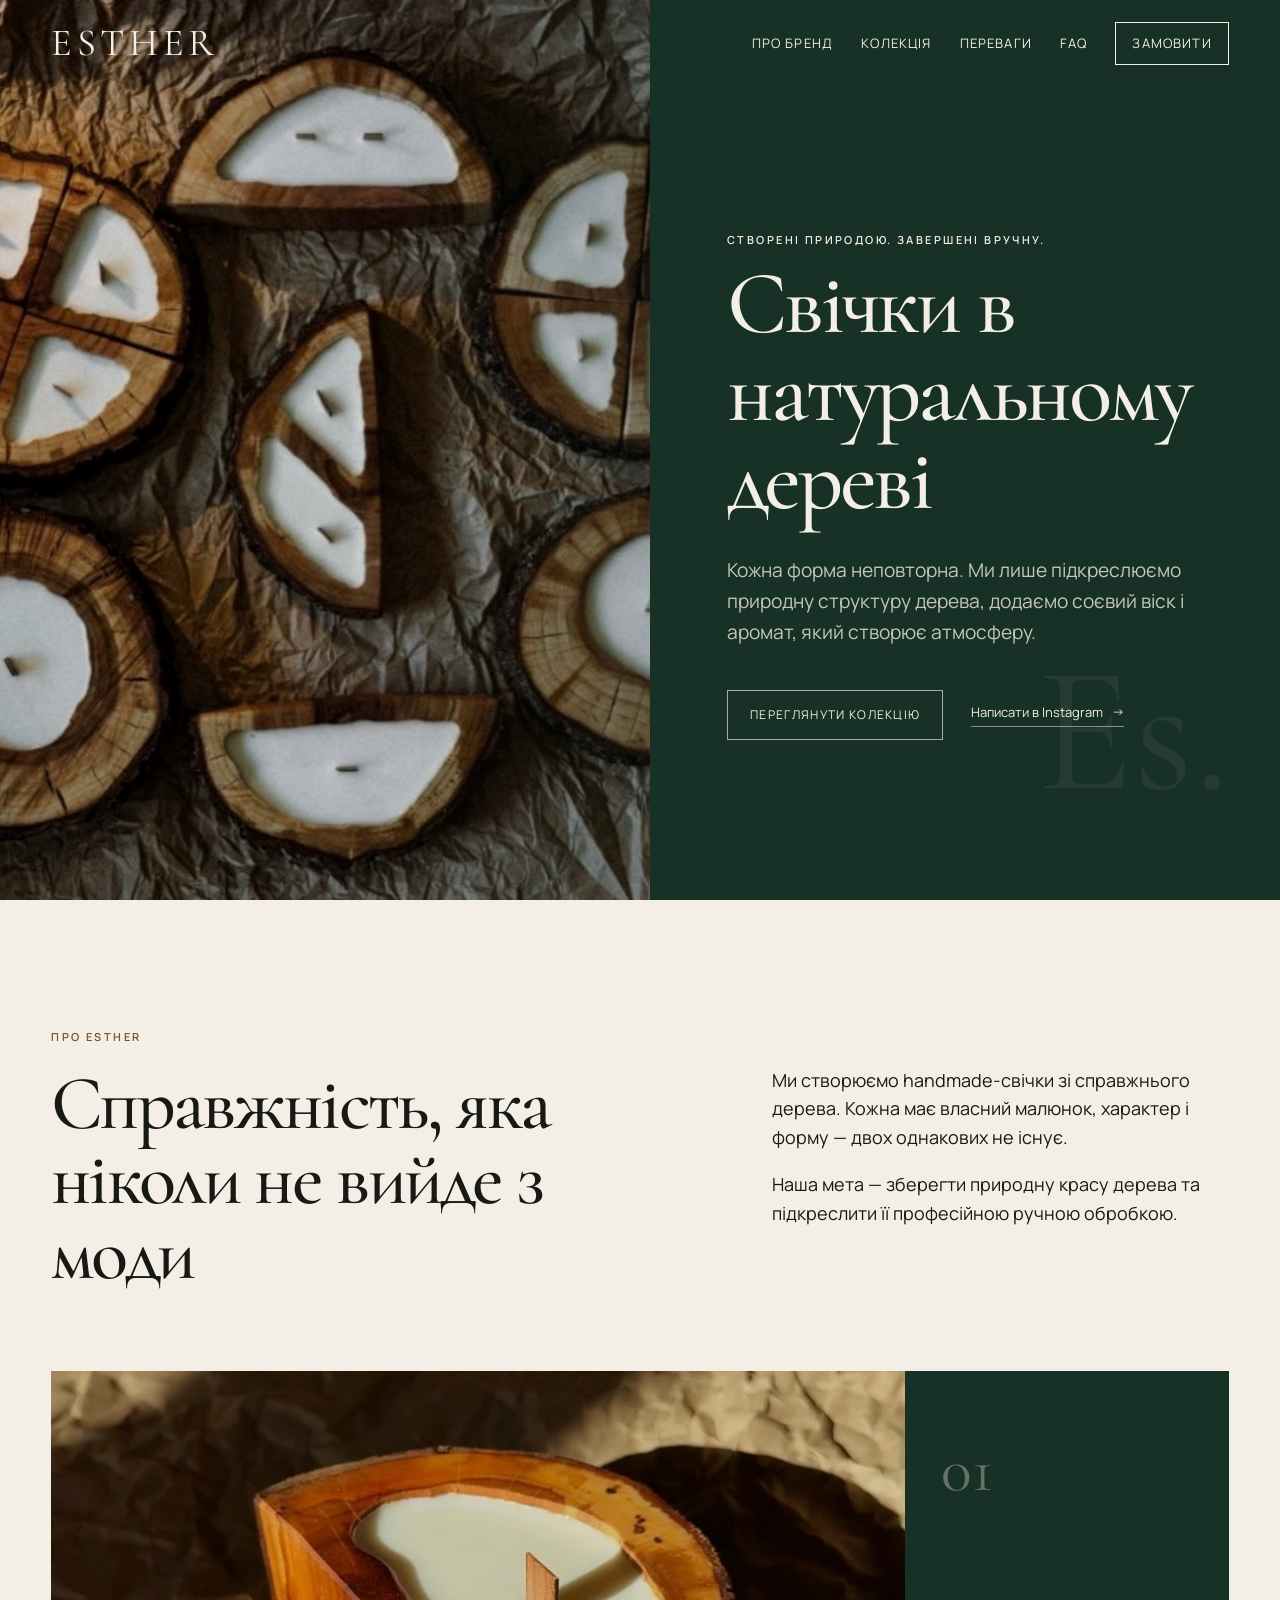
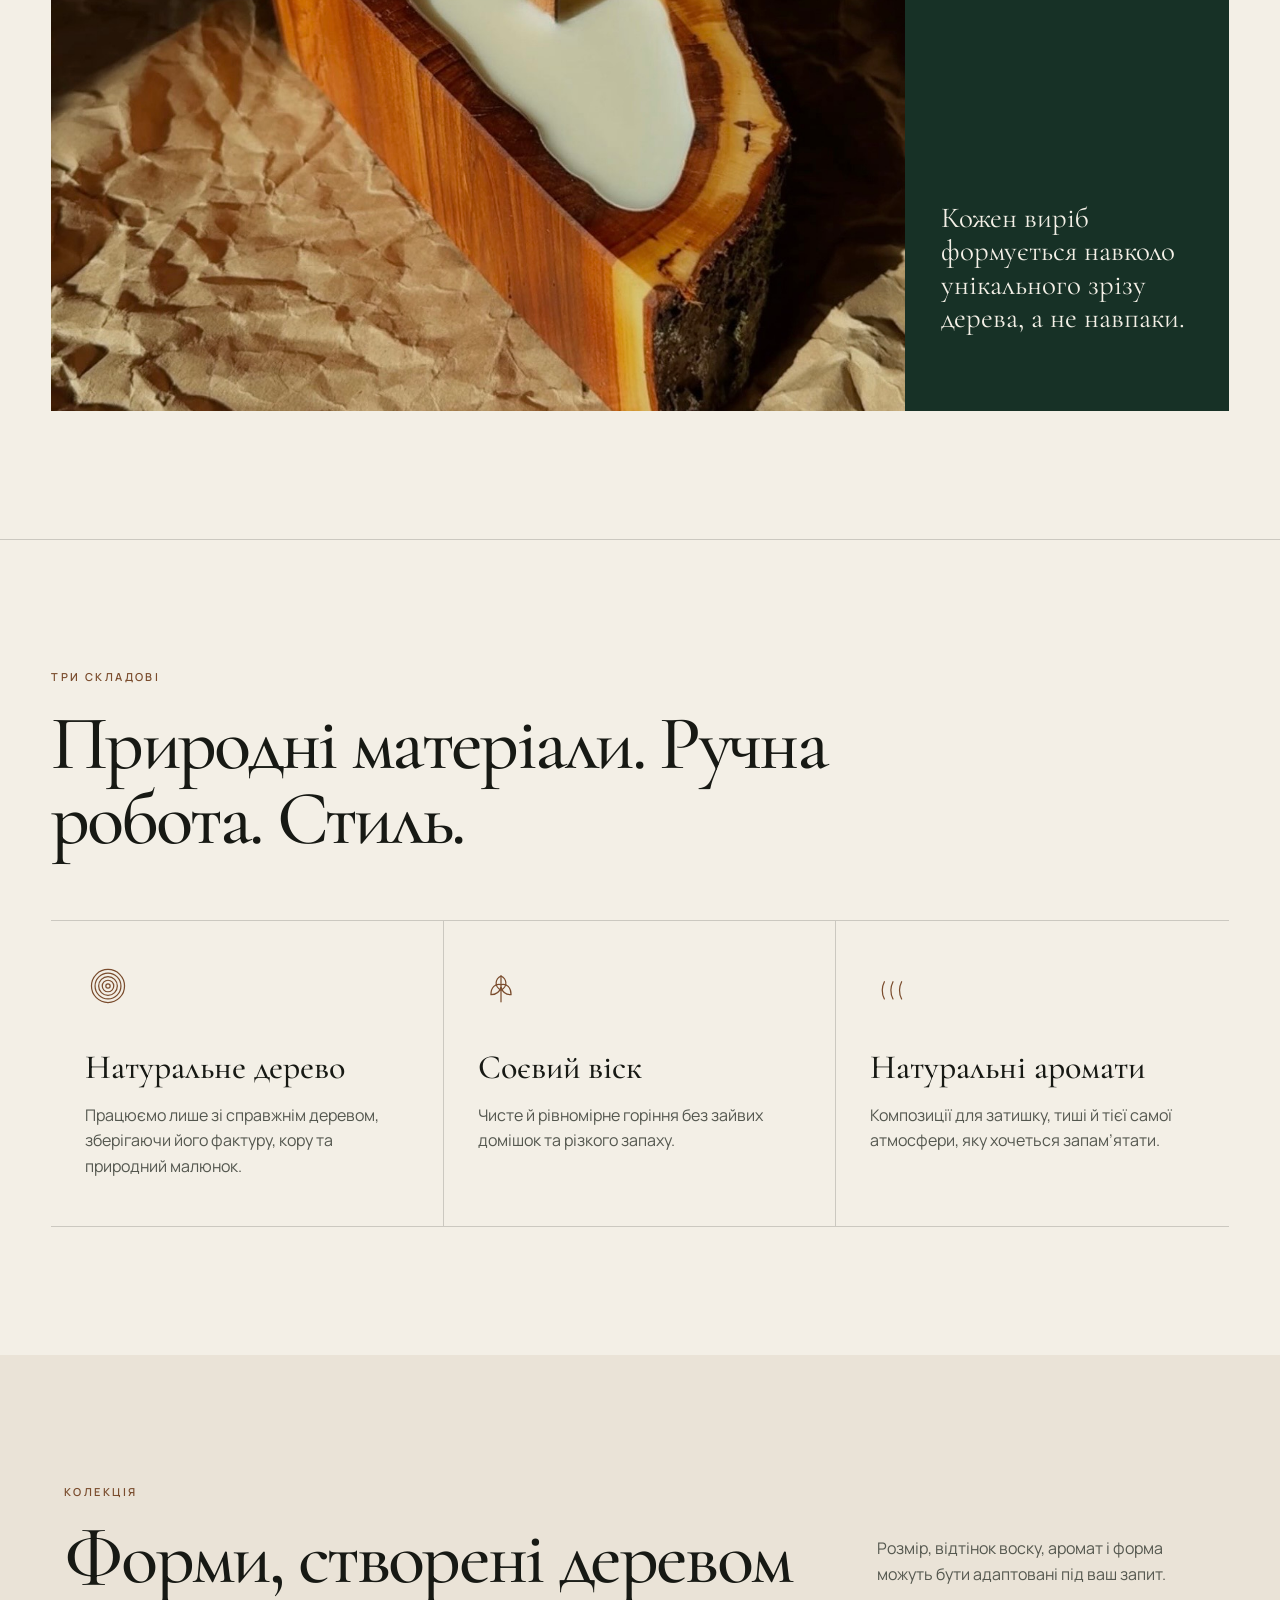
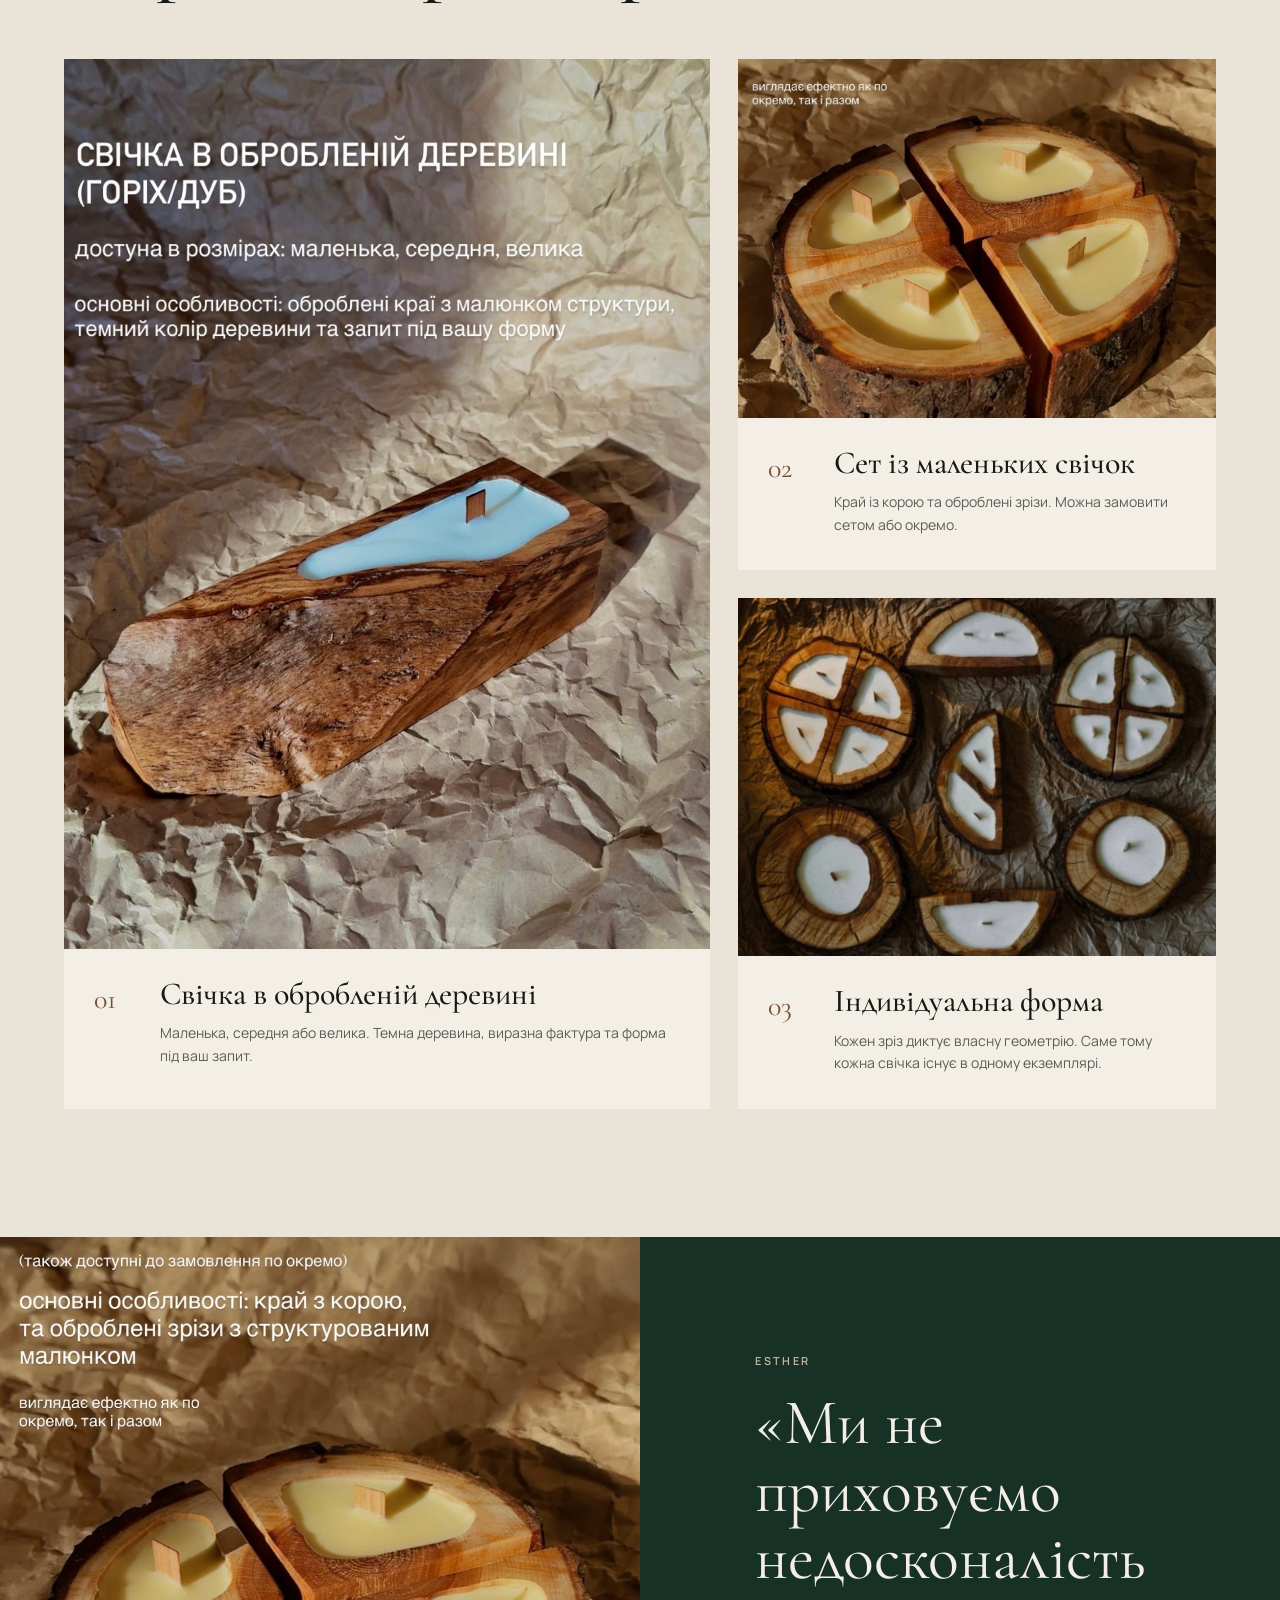
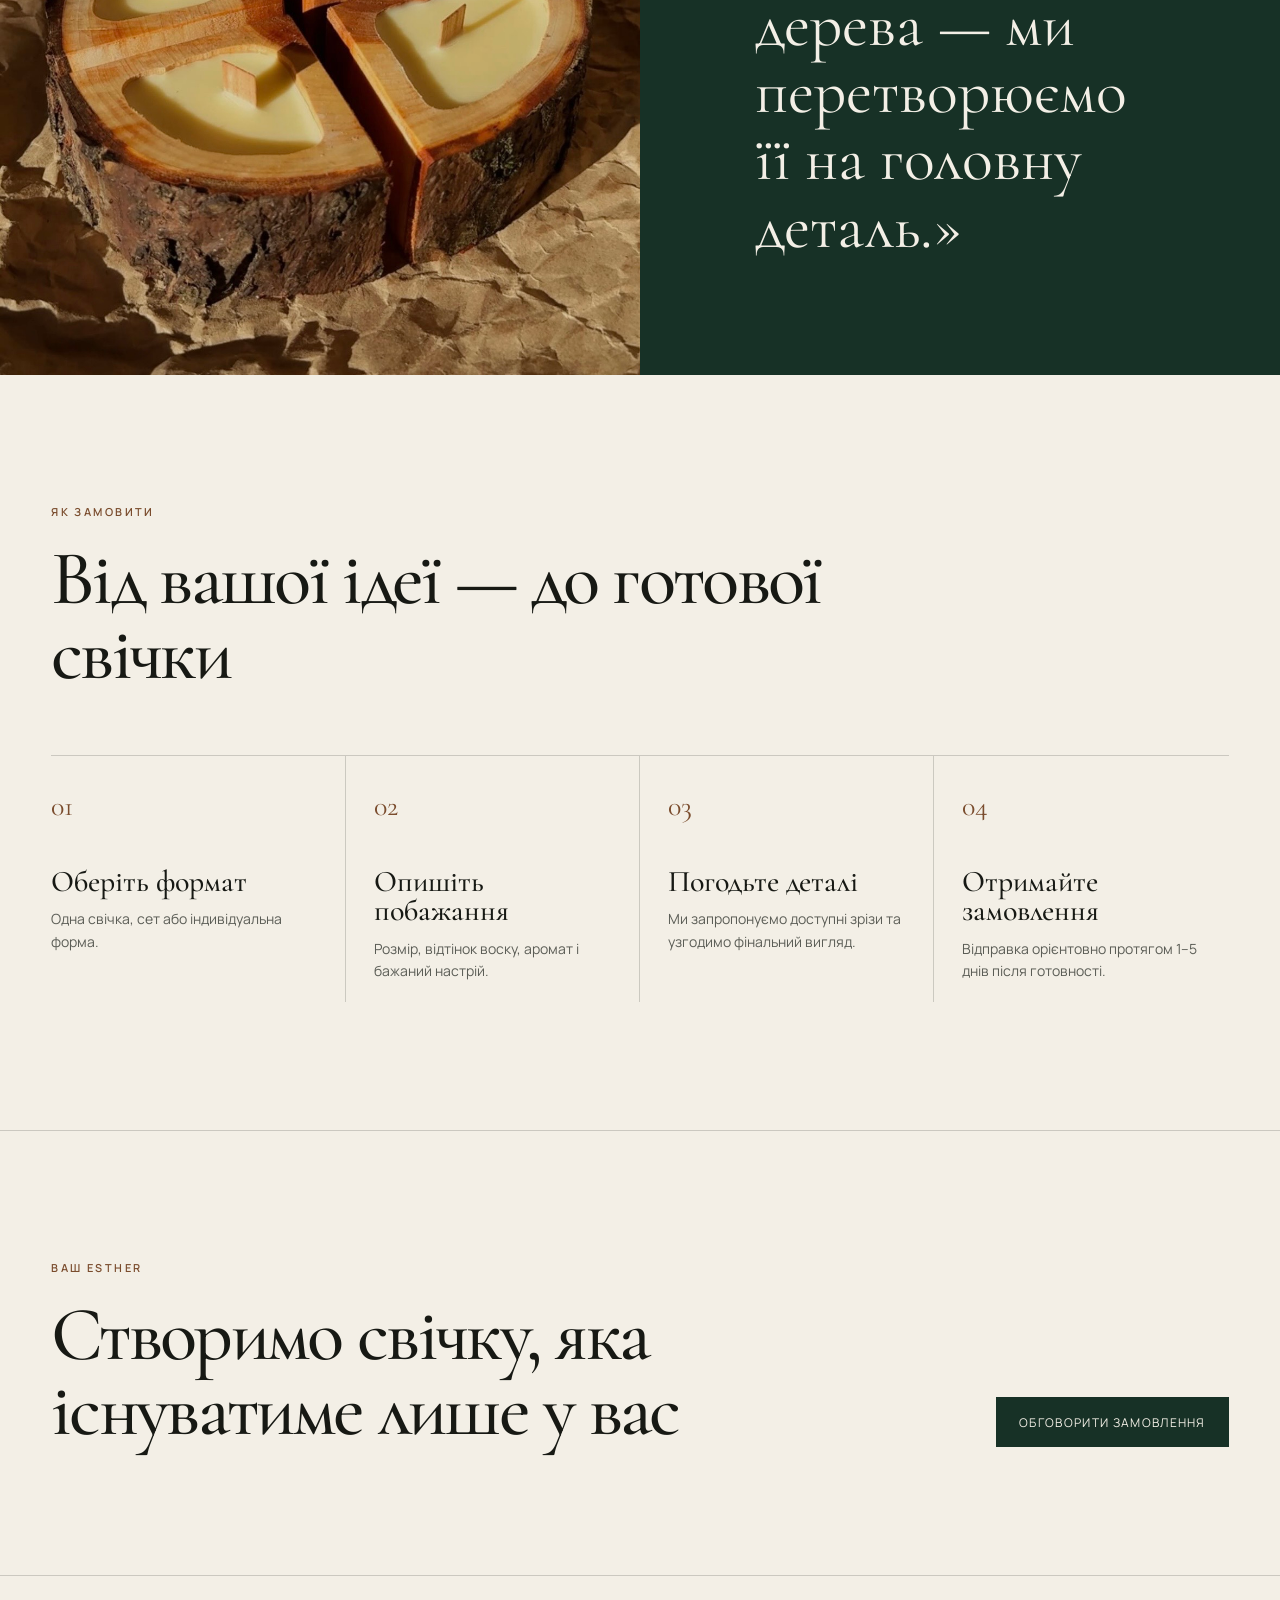
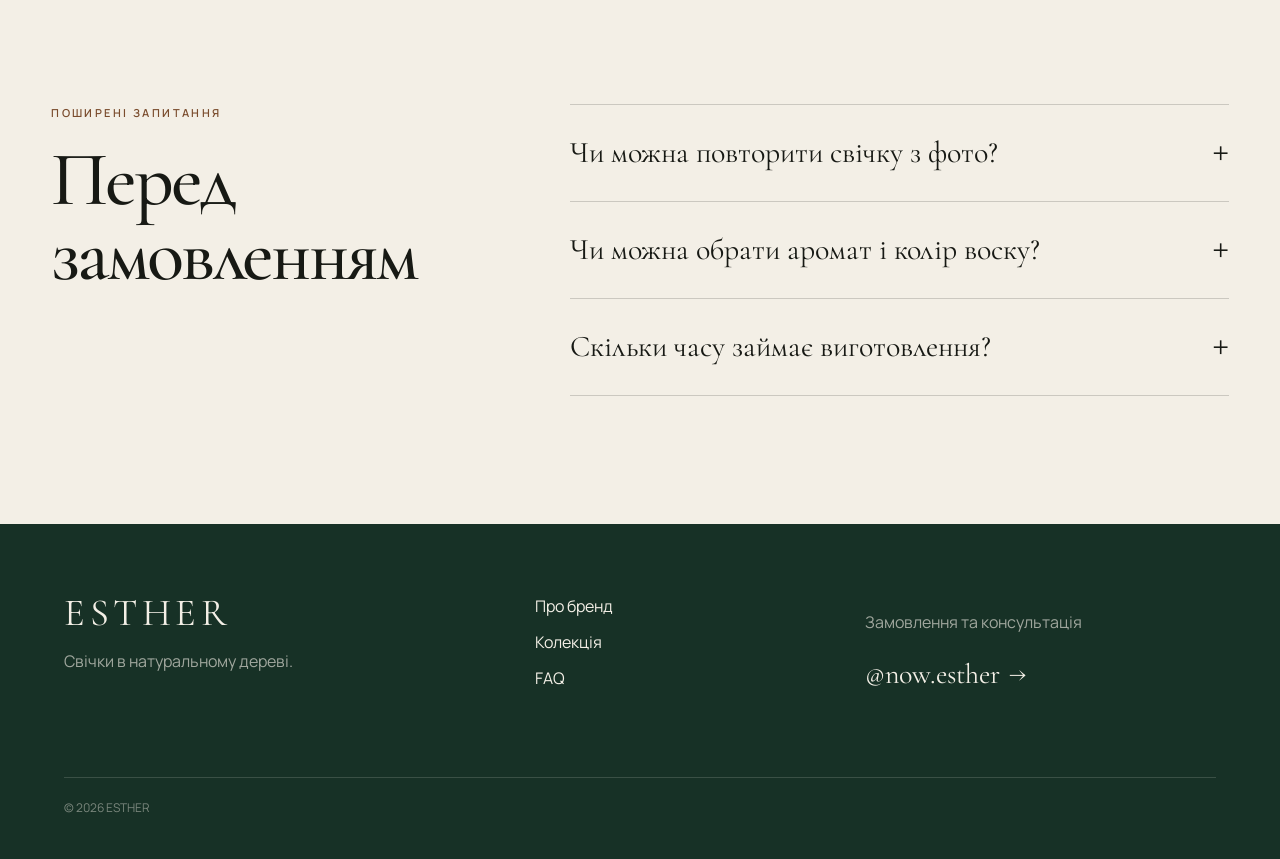
==== commit 02c7bb7b: "Add files via upload" ====
--- a/index.html
+++ b/index.html
@@ -77,34 +77,21 @@
       <div class="values-grid">
         <article class="value-card reveal">
           <div class="value-icon" aria-hidden="true">
-            <svg viewBox="0 0 64 64" role="img" focusable="false">
-              <circle cx="32" cy="32" r="23"></circle>
-              <circle cx="32" cy="32" r="15"></circle>
-              <path d="M32 9c2 8-1 13-6 18M17 18c8 1 13 5 17 11M10 34c9-2 15 0 21 5M18 50c5-7 11-10 19-10M38 55c-1-8 2-14 8-18M53 44c-7-2-11-6-14-12"></path>
-            </svg>
+            <svg viewBox="0 0 64 64" fill="none" stroke="currentColor" stroke-width="1.8"><circle cx="32" cy="32" r="3"/><circle cx="32" cy="32" r="8"/><circle cx="32" cy="32" r="13"/><circle cx="32" cy="32" r="18"/><circle cx="32" cy="32" r="23"/></svg>
           </div>
           <h3>Натуральне дерево</h3>
           <p>Працюємо лише зі справжнім деревом, зберігаючи його фактуру, кору та природний малюнок.</p>
         </article>
         <article class="value-card reveal">
           <div class="value-icon" aria-hidden="true">
-            <svg viewBox="0 0 64 64" role="img" focusable="false">
-              <path d="M22 24h20v28H22z"></path>
-              <path d="M27 24v-7h10v7M26 52h12"></path>
-              <path d="M32 16c-4-5 2-8 2-12 5 5 2 9-2 12z"></path>
-            </svg>
+            <svg viewBox="0 0 64 64" fill="none" stroke="currentColor" stroke-width="1.8"><path d="M32 54V18"/><path d="M32 18C24 22 22 32 32 38C42 32 40 22 32 18Z"/><path d="M32 30C24 28 18 34 18 44C26 44 30 40 32 34"/><path d="M32 34C34 40 38 44 46 44C46 34 40 28 32 30"/></svg>
           </div>
           <h3>Соєвий віск</h3>
           <p>Чисте й рівномірне горіння без зайвих домішок та різкого запаху.</p>
         </article>
         <article class="value-card reveal">
           <div class="value-icon" aria-hidden="true">
-            <svg viewBox="0 0 64 64" role="img" focusable="false">
-              <path d="M18 48c6-12 16-20 30-24"></path>
-              <path d="M27 39c-7 0-12-4-14-10 8-1 13 2 16 8"></path>
-              <path d="M36 31c0-8 4-14 11-17 2 8-1 14-9 18"></path>
-              <path d="M41 25c5 0 9 3 11 8-6 2-10 0-13-4"></path>
-            </svg>
+            <svg viewBox="0 0 64 64" fill="none" stroke="currentColor" stroke-width="1.8"><path d="M20 50C16 42 16 34 20 26"/><path d="M32 50C28 42 28 34 32 26"/><path d="M44 50C40 42 40 34 44 26"/></svg>
           </div>
           <h3>Натуральні аромати</h3>
           <p>Композиції для затишку, тиші й тієї самої атмосфери, яку хочеться запам’ятати.</p>
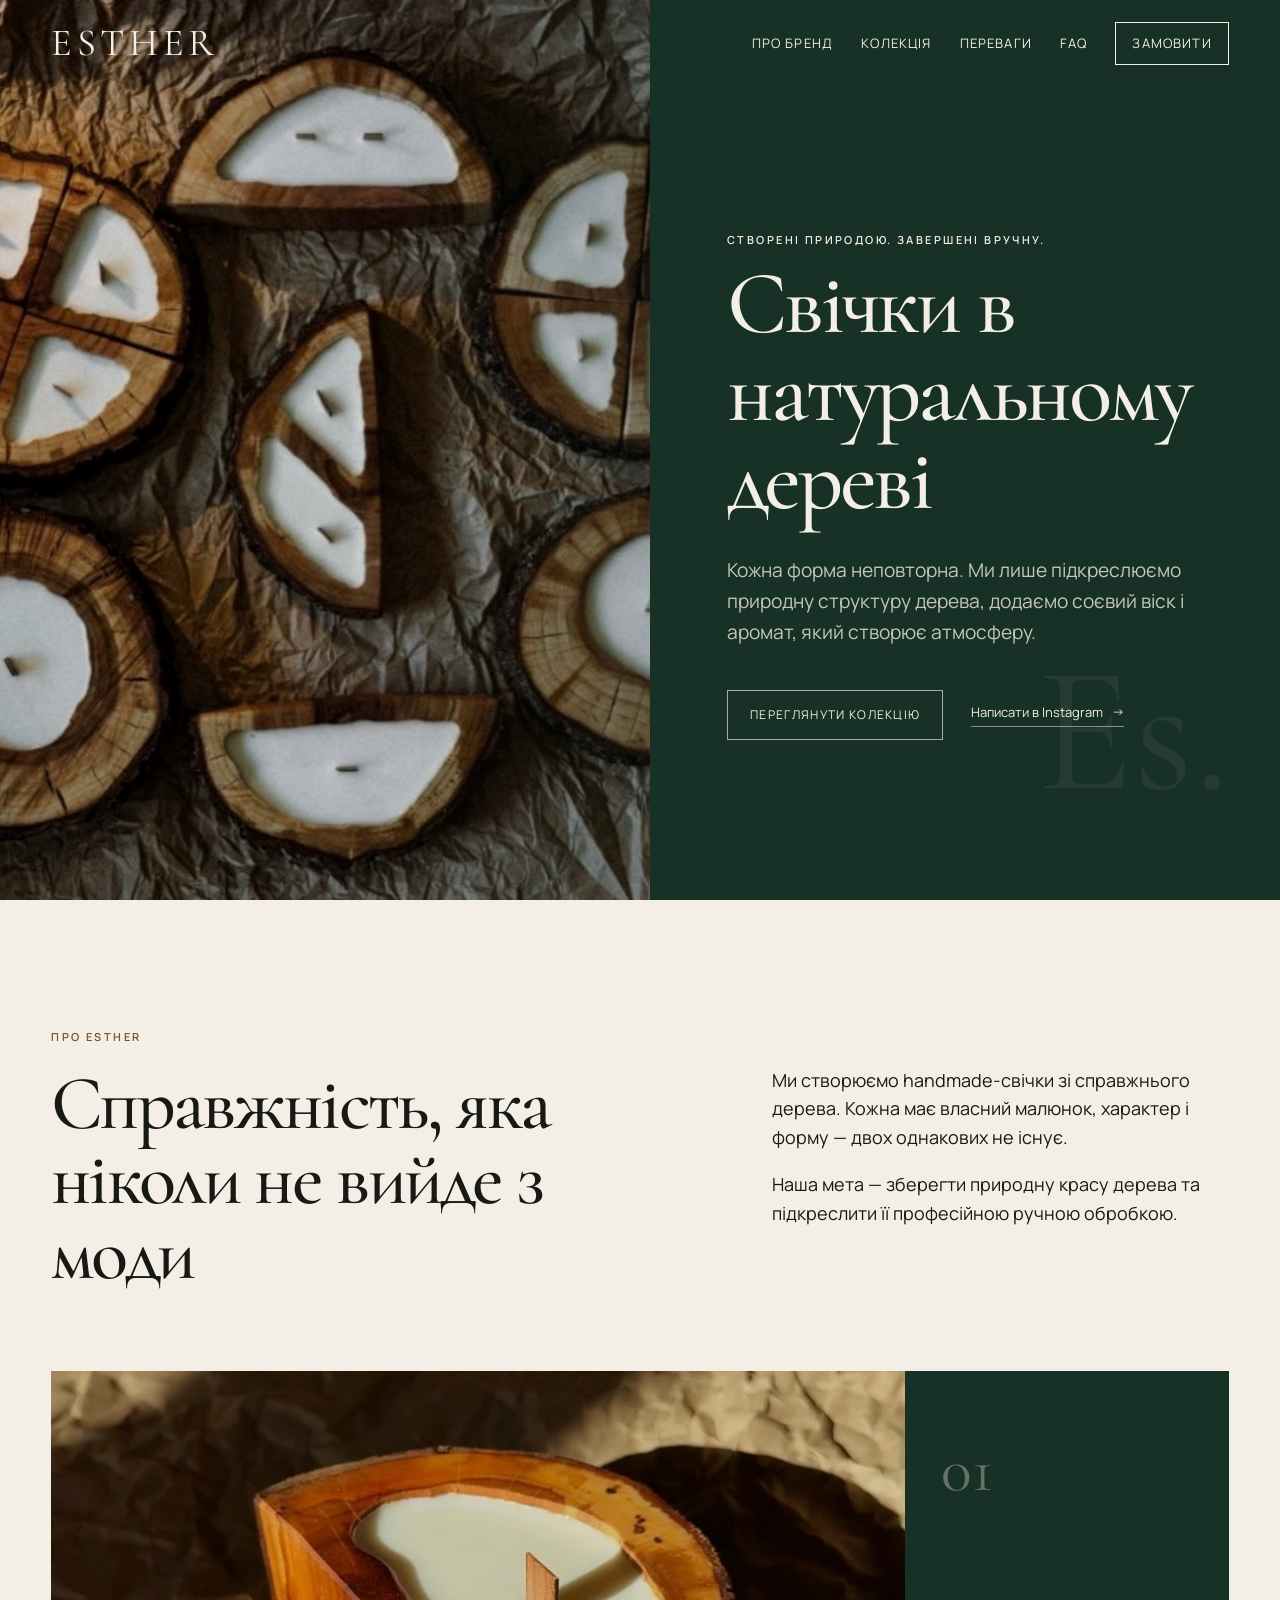
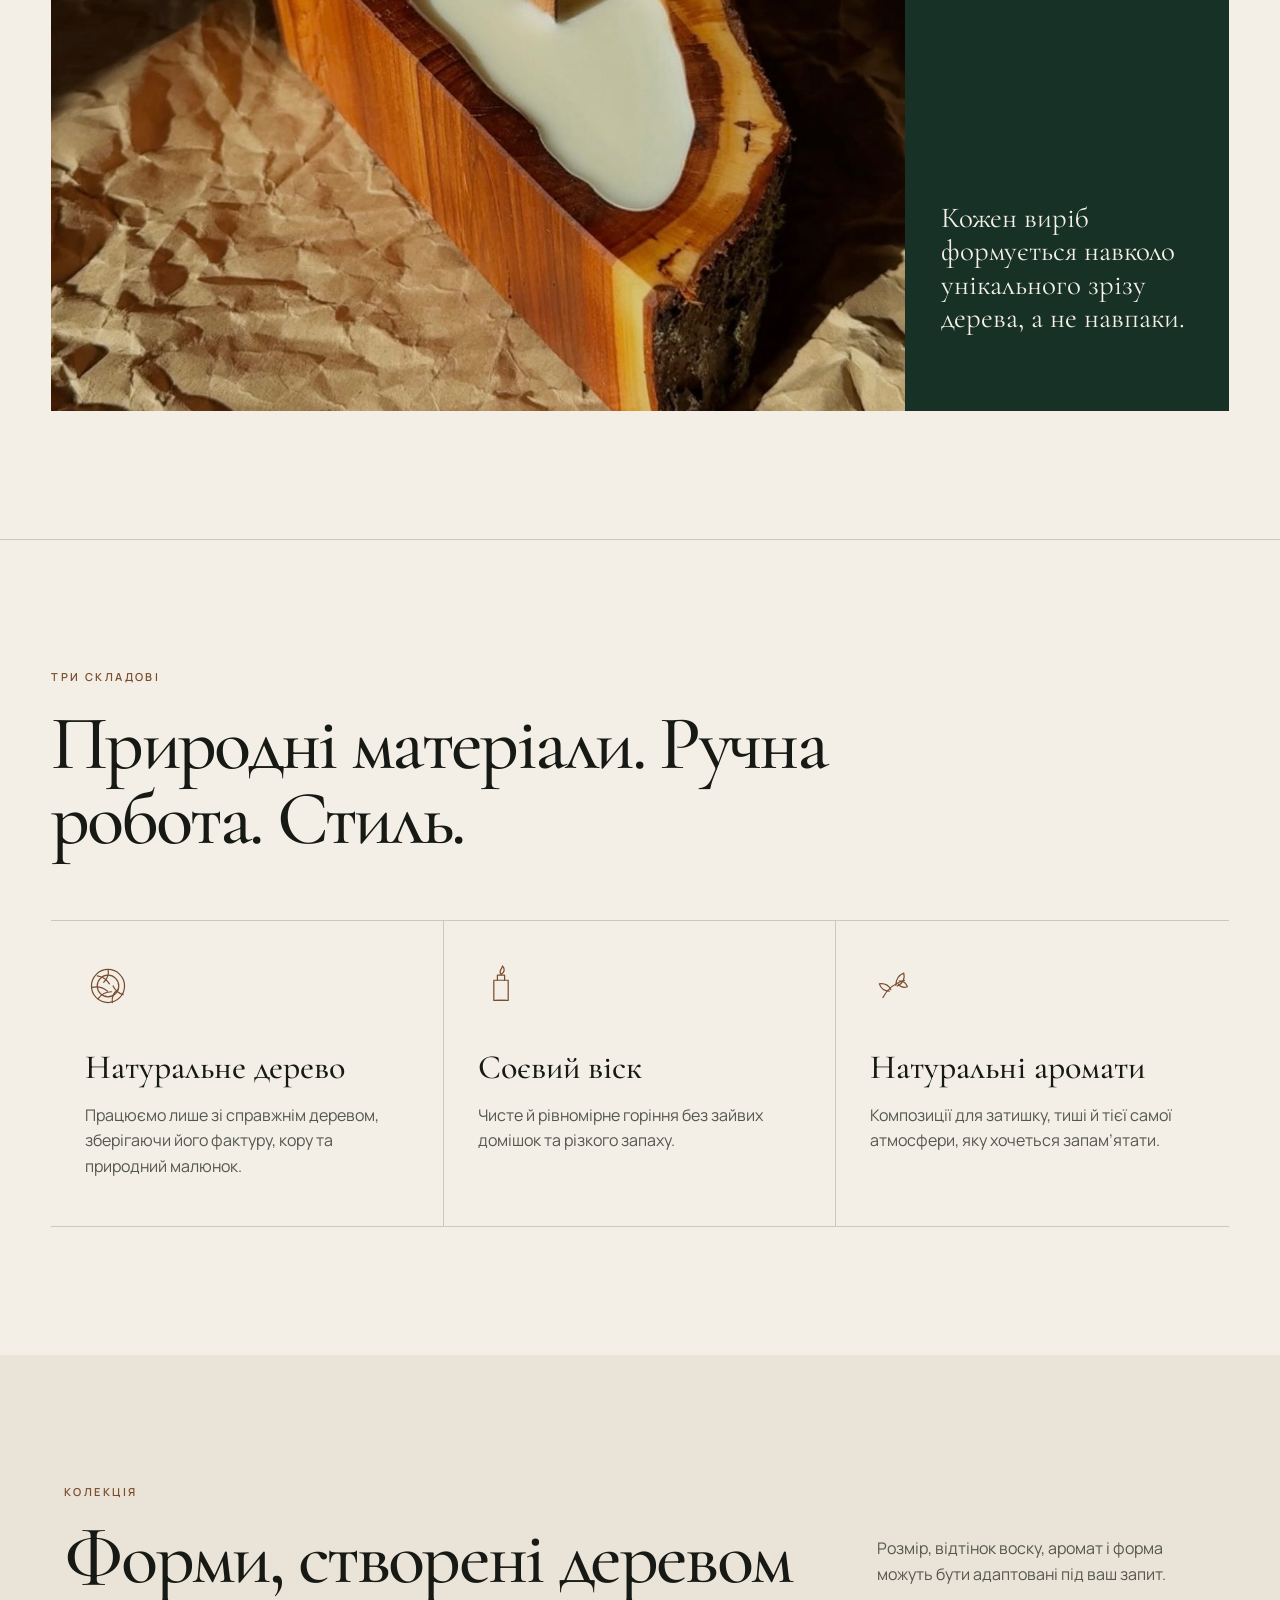
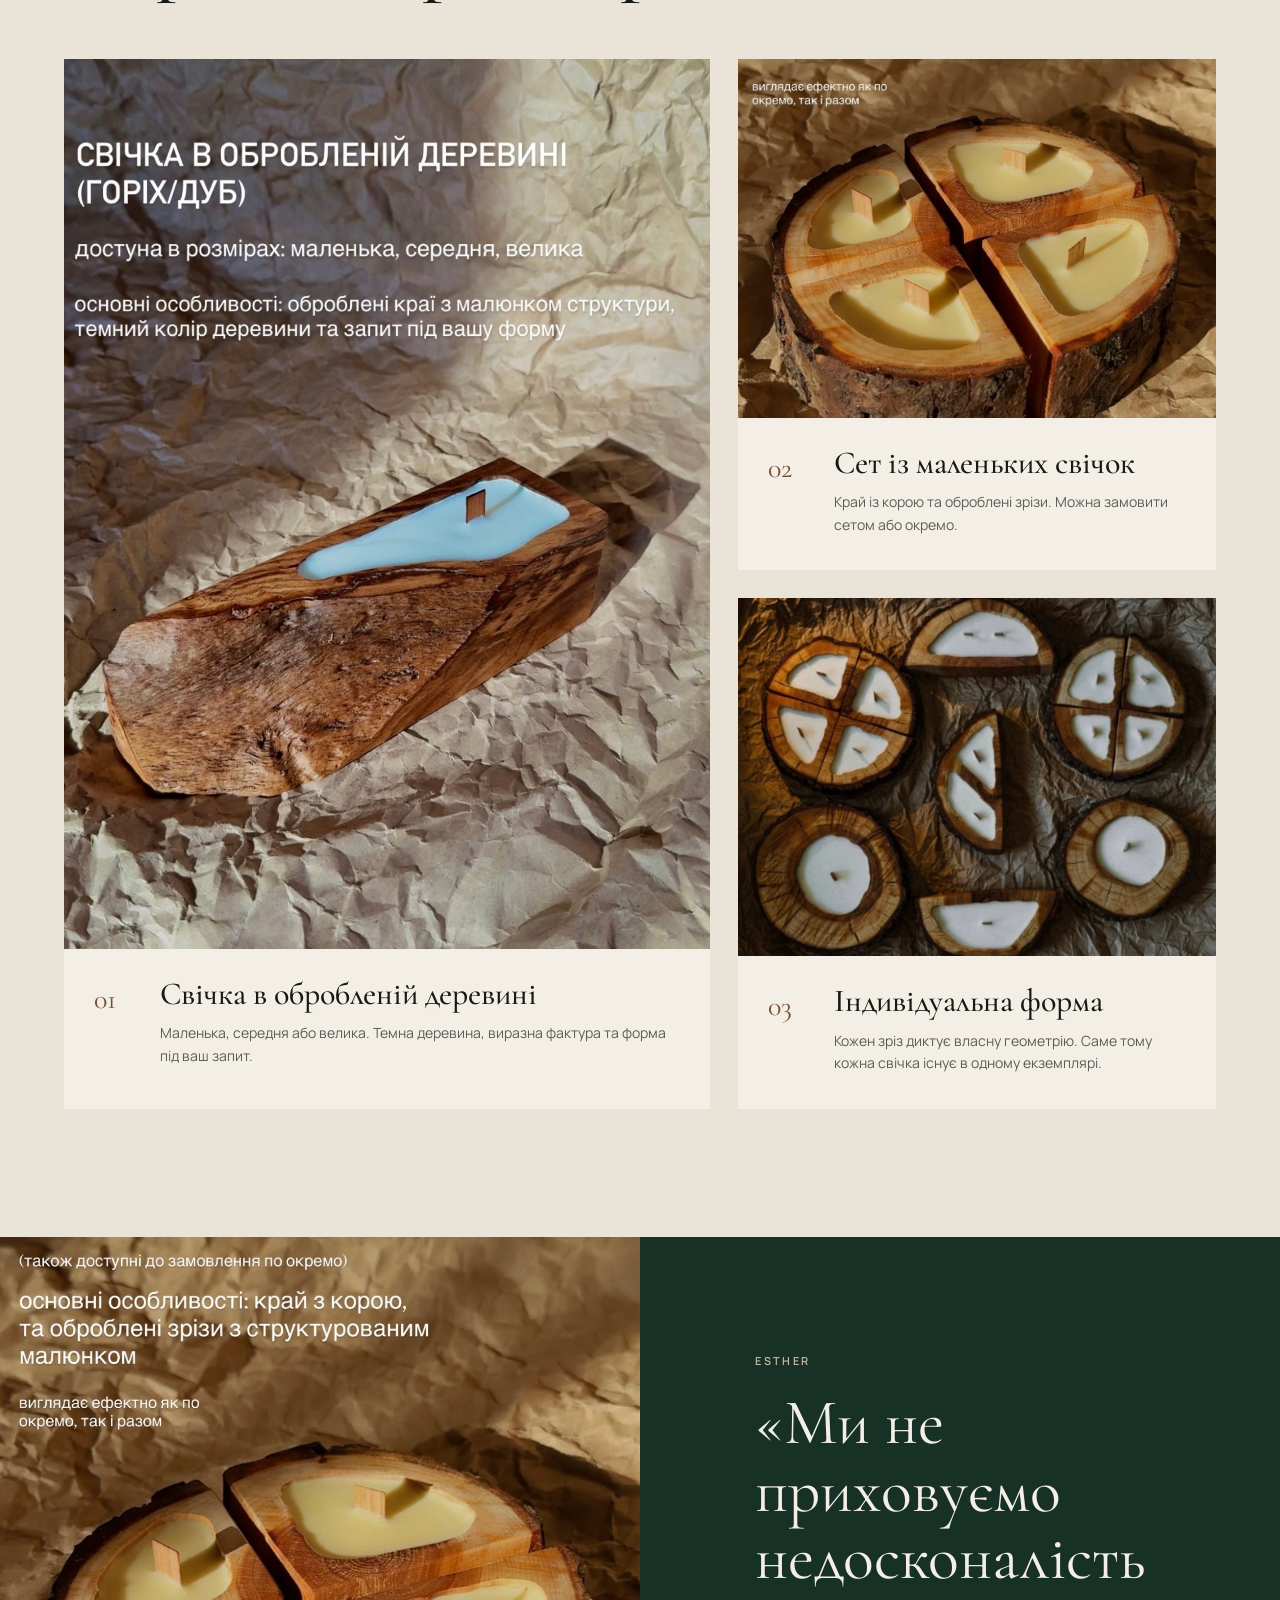
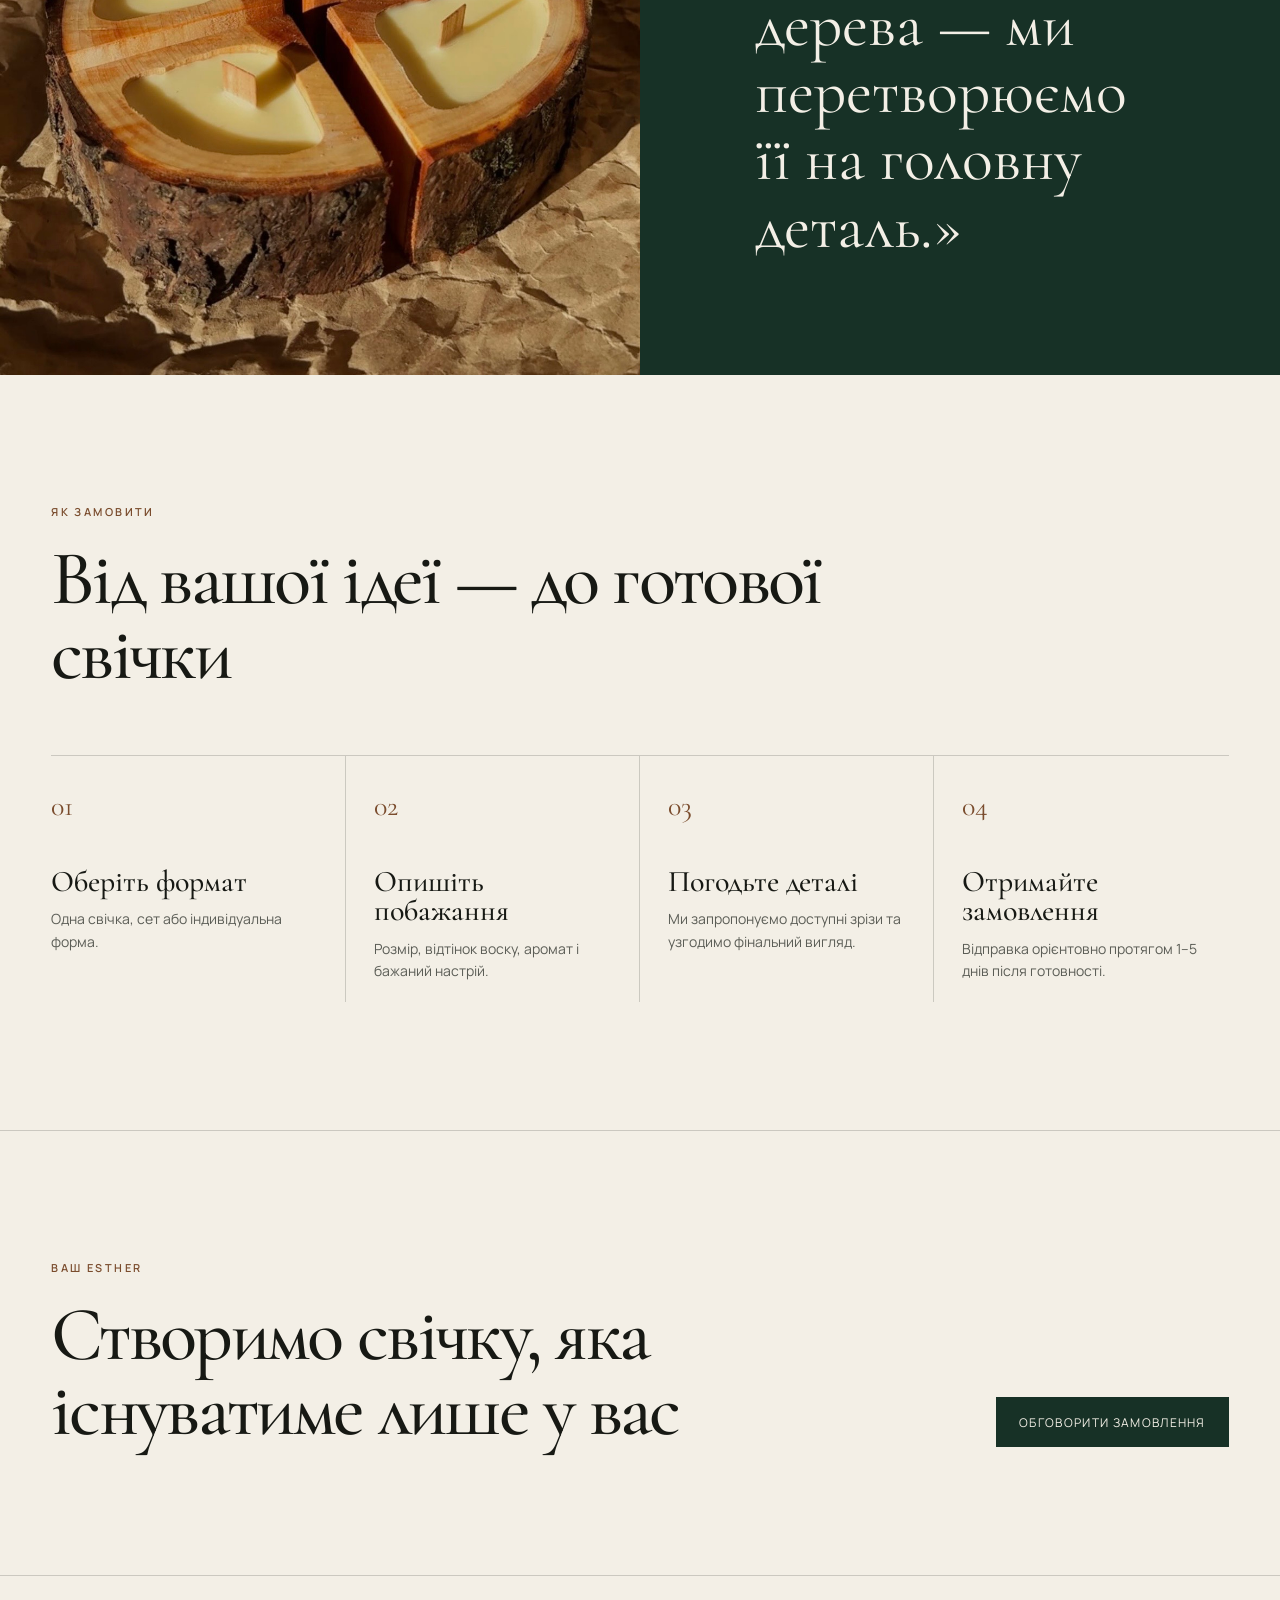
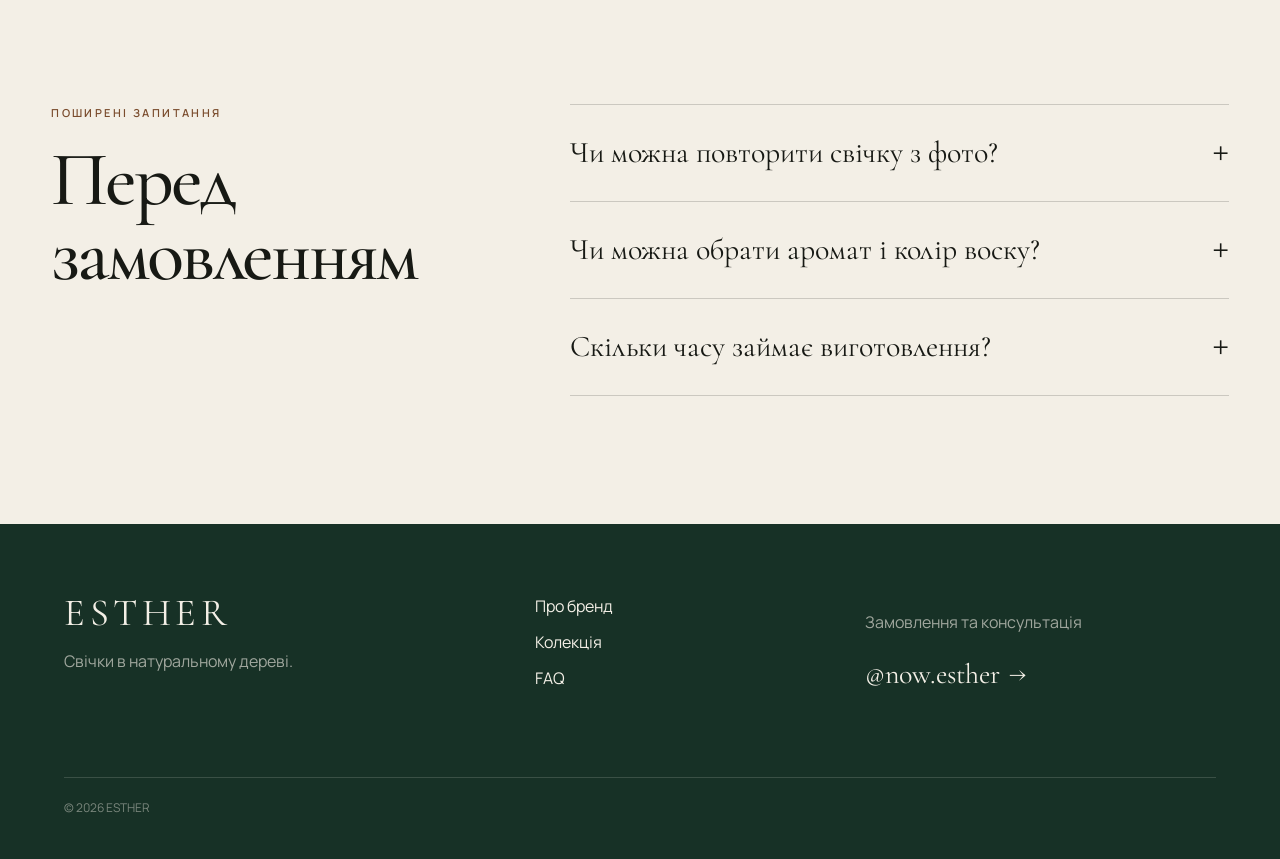
==== commit 00e178f9: "Add files via upload" ====
--- a/index.html
+++ b/index.html
@@ -77,21 +77,34 @@
       <div class="values-grid">
         <article class="value-card reveal">
           <div class="value-icon" aria-hidden="true">
-            <svg viewBox="0 0 64 64" fill="none" stroke="currentColor" stroke-width="1.8"><circle cx="32" cy="32" r="3"/><circle cx="32" cy="32" r="8"/><circle cx="32" cy="32" r="13"/><circle cx="32" cy="32" r="18"/><circle cx="32" cy="32" r="23"/></svg>
+            <svg viewBox="0 0 64 64" role="img" focusable="false">
+              <circle cx="32" cy="32" r="23"></circle>
+              <circle cx="32" cy="32" r="15"></circle>
+              <path d="M32 9c2 8-1 13-6 18M17 18c8 1 13 5 17 11M10 34c9-2 15 0 21 5M18 50c5-7 11-10 19-10M38 55c-1-8 2-14 8-18M53 44c-7-2-11-6-14-12"></path>
+            </svg>
           </div>
           <h3>Натуральне дерево</h3>
           <p>Працюємо лише зі справжнім деревом, зберігаючи його фактуру, кору та природний малюнок.</p>
         </article>
         <article class="value-card reveal">
           <div class="value-icon" aria-hidden="true">
-            <svg viewBox="0 0 64 64" fill="none" stroke="currentColor" stroke-width="1.8"><path d="M32 54V18"/><path d="M32 18C24 22 22 32 32 38C42 32 40 22 32 18Z"/><path d="M32 30C24 28 18 34 18 44C26 44 30 40 32 34"/><path d="M32 34C34 40 38 44 46 44C46 34 40 28 32 30"/></svg>
+            <svg viewBox="0 0 64 64" role="img" focusable="false">
+              <path d="M22 24h20v28H22z"></path>
+              <path d="M27 24v-7h10v7M26 52h12"></path>
+              <path d="M32 16c-4-5 2-8 2-12 5 5 2 9-2 12z"></path>
+            </svg>
           </div>
           <h3>Соєвий віск</h3>
           <p>Чисте й рівномірне горіння без зайвих домішок та різкого запаху.</p>
         </article>
         <article class="value-card reveal">
           <div class="value-icon" aria-hidden="true">
-            <svg viewBox="0 0 64 64" fill="none" stroke="currentColor" stroke-width="1.8"><path d="M20 50C16 42 16 34 20 26"/><path d="M32 50C28 42 28 34 32 26"/><path d="M44 50C40 42 40 34 44 26"/></svg>
+            <svg viewBox="0 0 64 64" role="img" focusable="false">
+              <path d="M18 48c6-12 16-20 30-24"></path>
+              <path d="M27 39c-7 0-12-4-14-10 8-1 13 2 16 8"></path>
+              <path d="M36 31c0-8 4-14 11-17 2 8-1 14-9 18"></path>
+              <path d="M41 25c5 0 9 3 11 8-6 2-10 0-13-4"></path>
+            </svg>
           </div>
           <h3>Натуральні аромати</h3>
           <p>Композиції для затишку, тиші й тієї самої атмосфери, яку хочеться запам’ятати.</p>
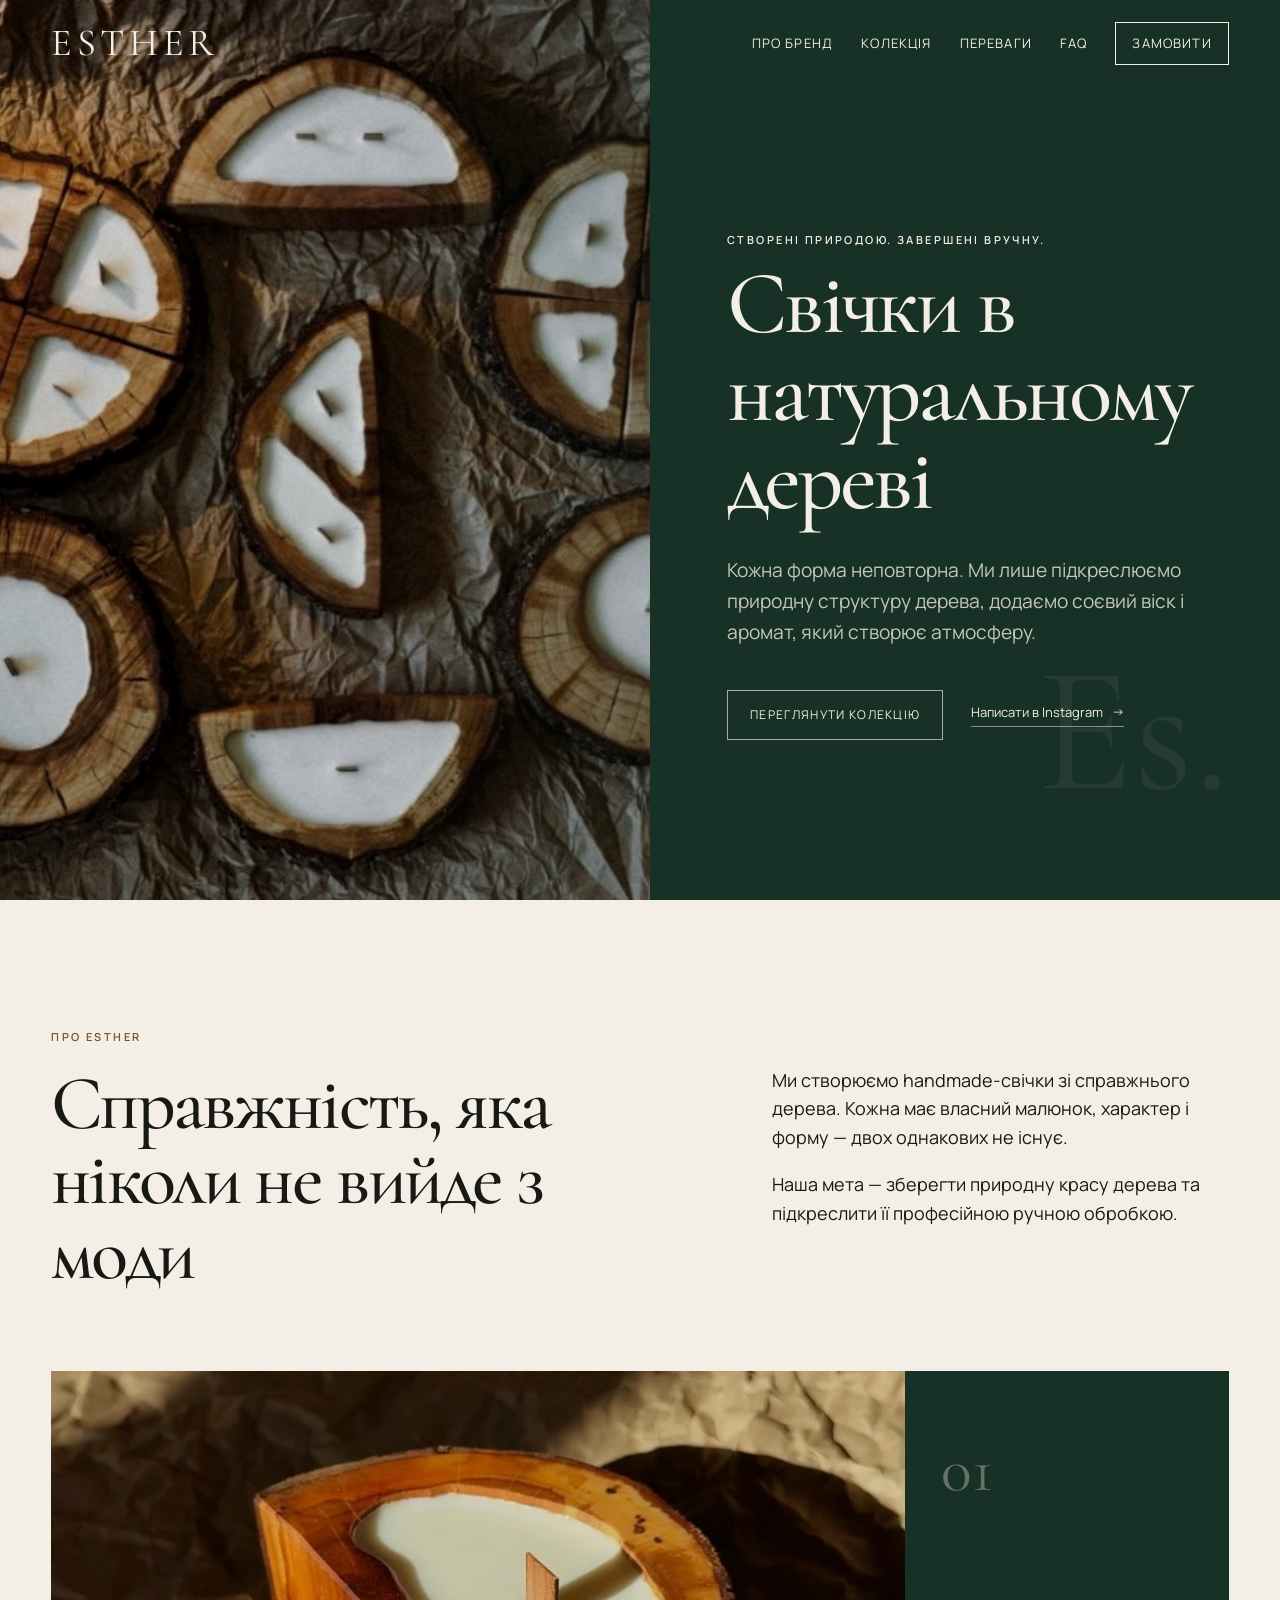
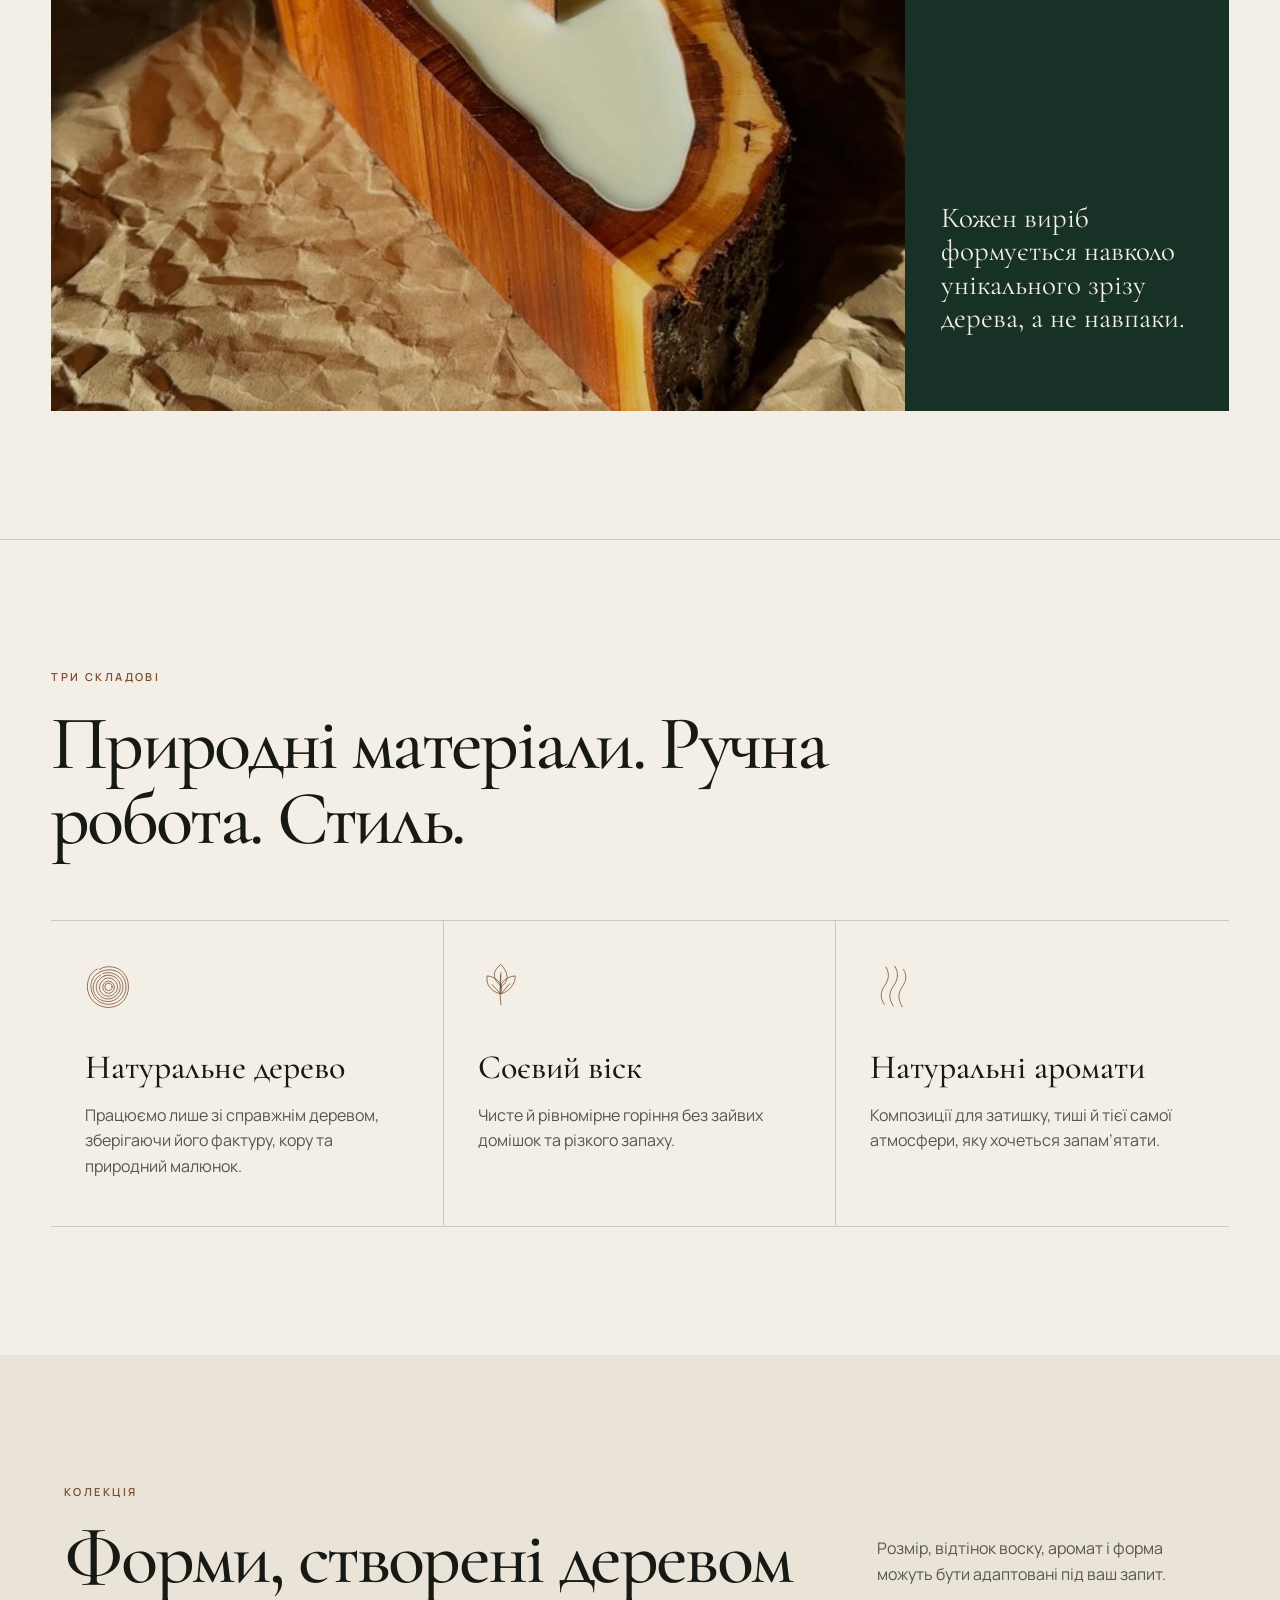
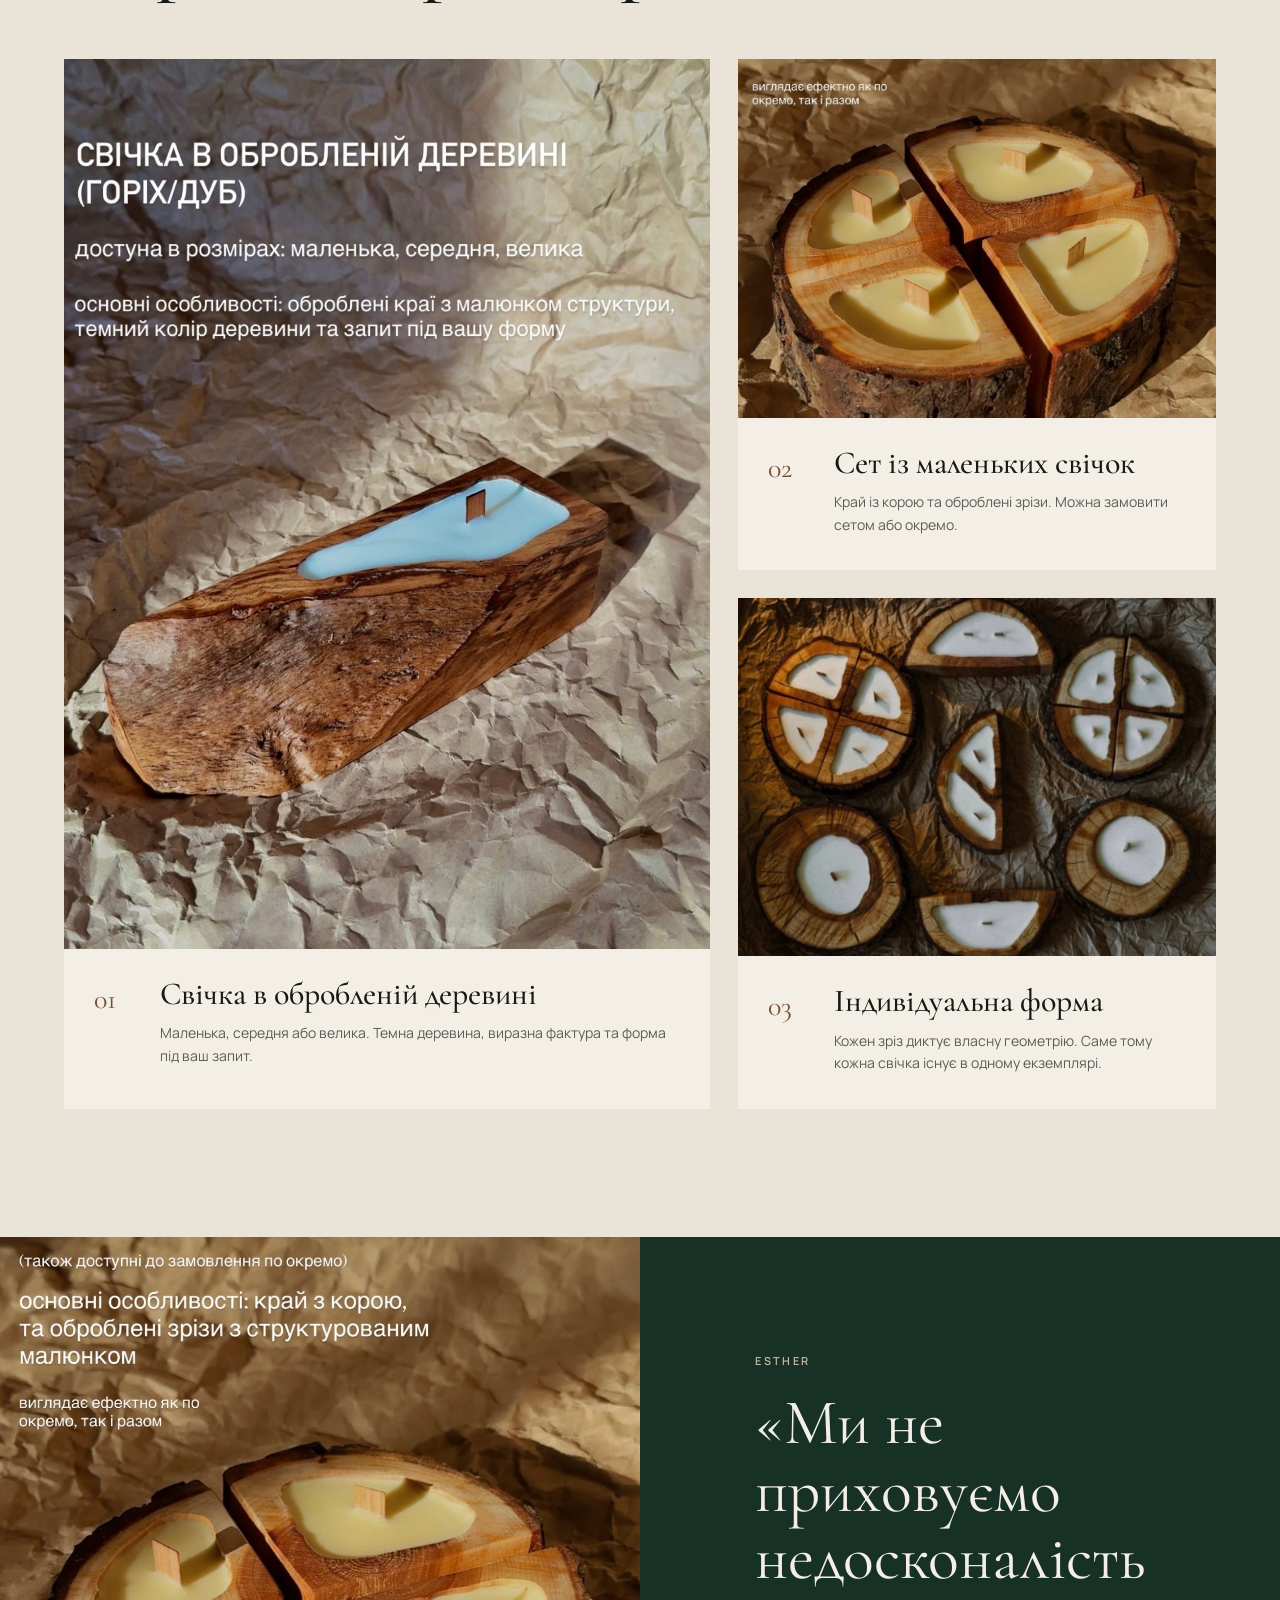
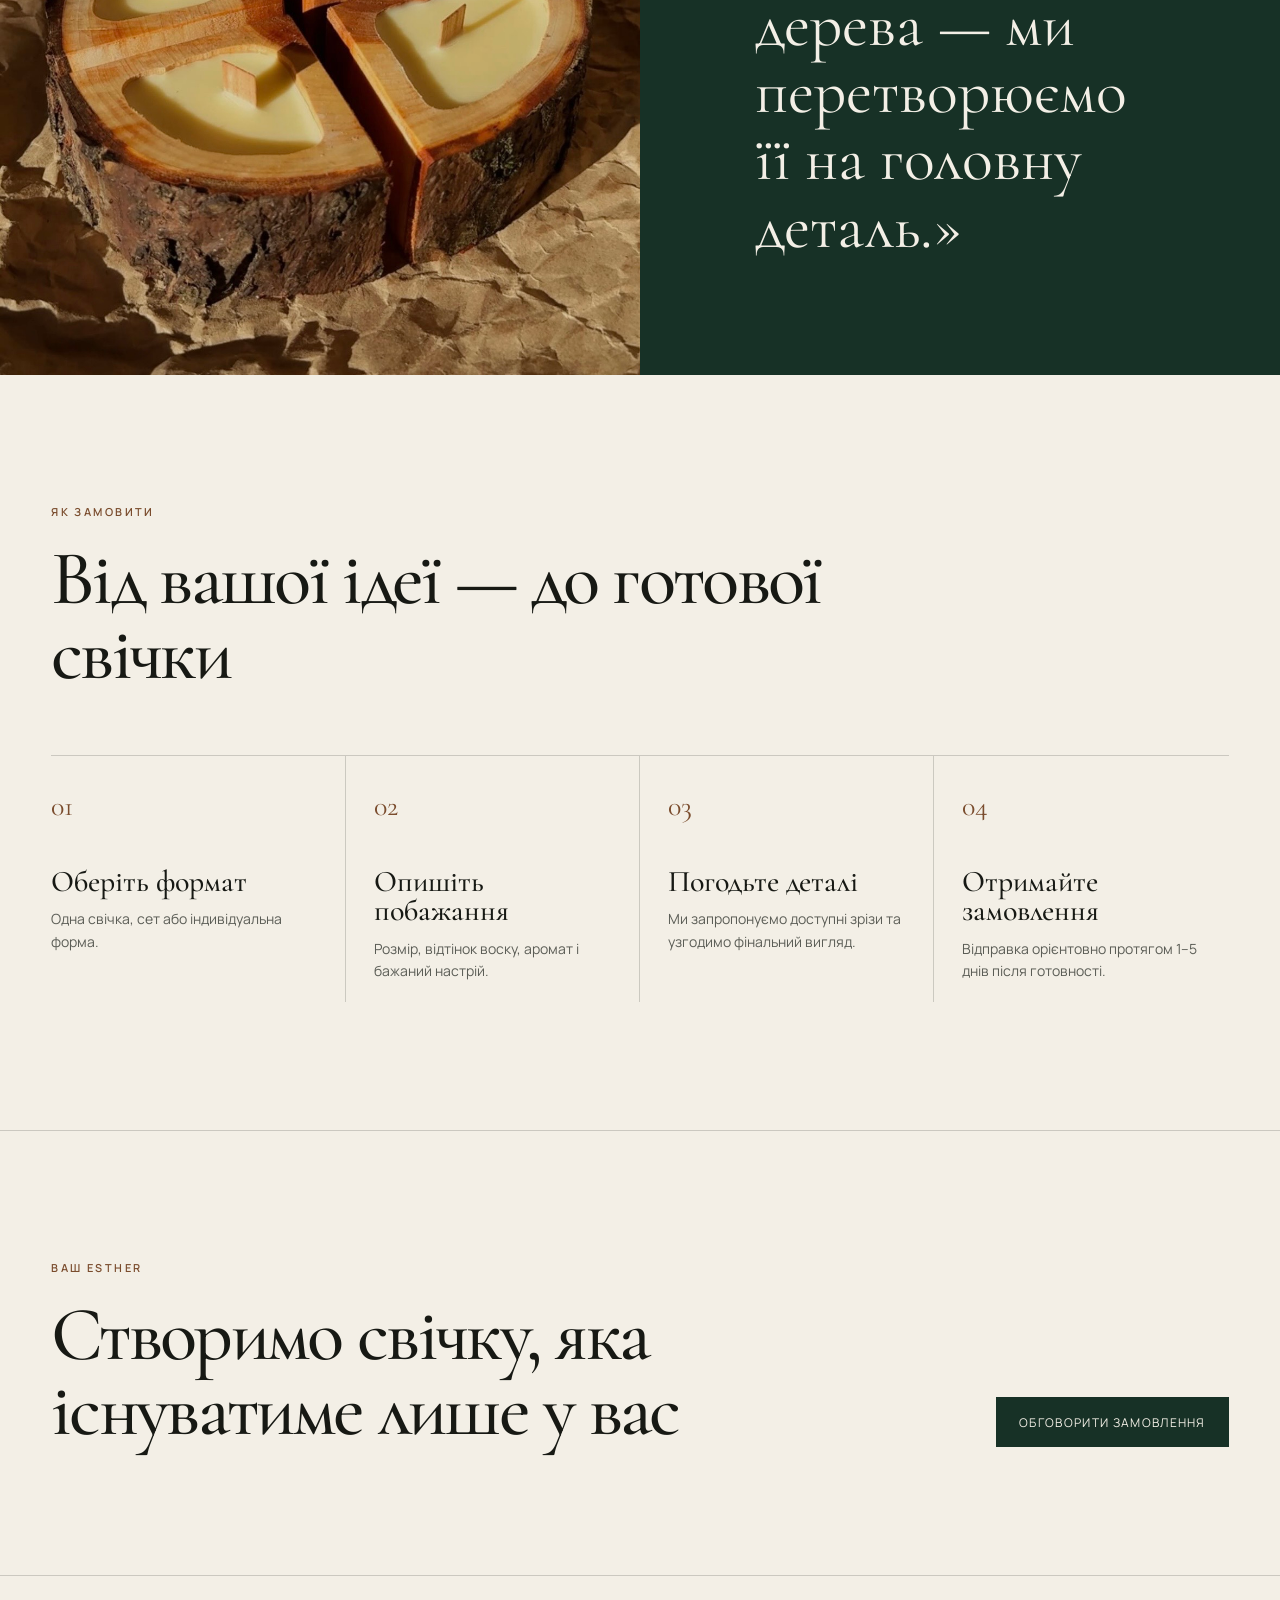
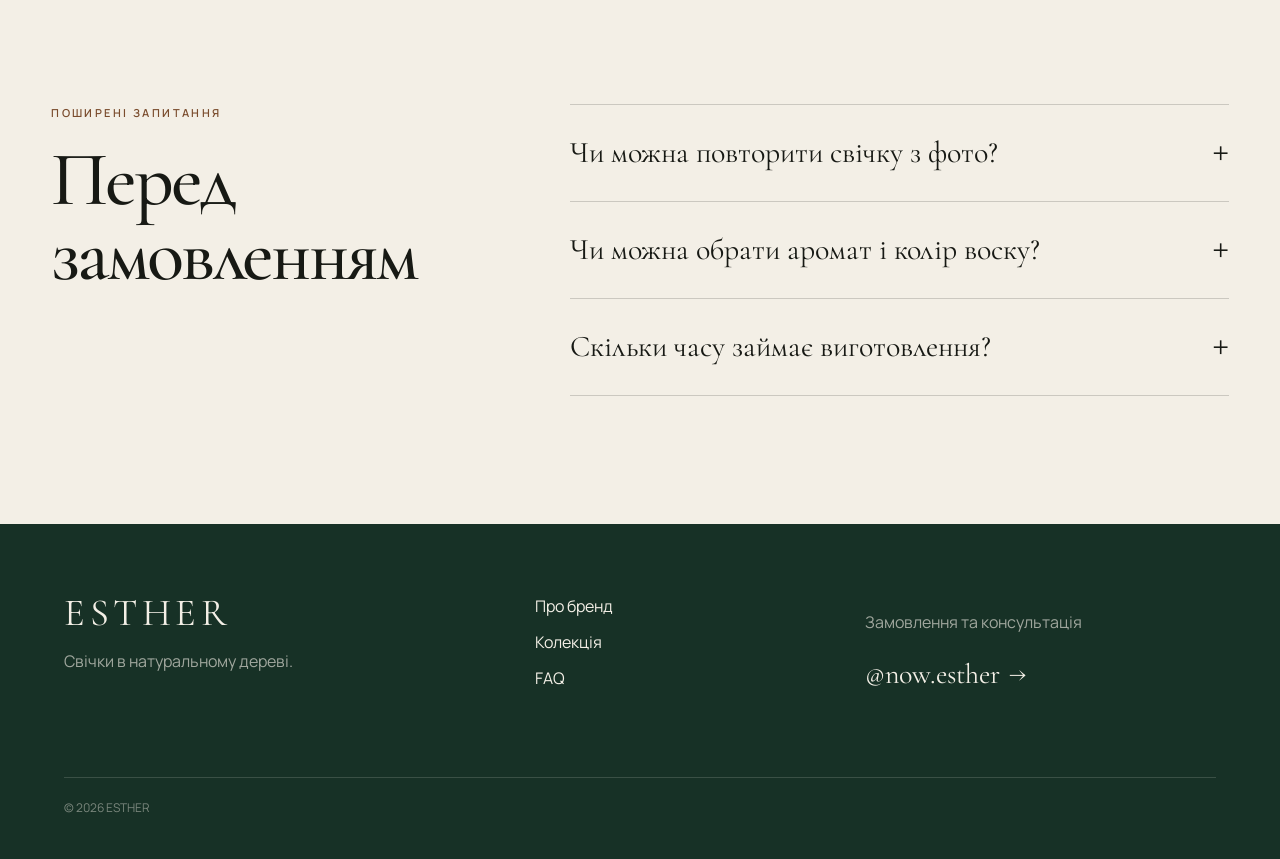
==== commit a998884f: "Add files via upload" ====
--- a/index.html
+++ b/index.html
@@ -77,10 +77,14 @@
       <div class="values-grid">
         <article class="value-card reveal">
           <div class="value-icon" aria-hidden="true">
-            <svg viewBox="0 0 64 64" role="img" focusable="false">
-              <circle cx="32" cy="32" r="23"></circle>
-              <circle cx="32" cy="32" r="15"></circle>
-              <path d="M32 9c2 8-1 13-6 18M17 18c8 1 13 5 17 11M10 34c9-2 15 0 21 5M18 50c5-7 11-10 19-10M38 55c-1-8 2-14 8-18M53 44c-7-2-11-6-14-12"></path>
+            <svg viewBox="0 0 100 100" role="img" focusable="false">
+              <path d="M31 14C41 7 58 6 71 12C84 18 92 31 94 45C96 61 91 76 80 86C70 95 54 99 39 95C24 91 13 81 8 67C3 53 5 38 12 26C16 20 21 16 27 13"></path>
+              <path d="M36 18C48 13 63 14 74 21C84 28 89 40 89 52C89 65 83 76 73 83C63 90 49 92 37 87C25 82 17 72 14 60C11 48 14 35 22 27C26 23 31 20 36 18"></path>
+              <path d="M39 23C50 19 62 21 71 28C80 35 84 46 82 57C80 68 73 76 63 81C52 86 40 84 31 78C22 72 17 62 18 51C19 40 25 31 34 26"></path>
+              <path d="M42 28C51 25 61 27 68 33C75 39 78 48 76 57C74 66 68 72 60 76C51 80 41 78 34 72C27 66 23 57 25 48C27 39 33 32 42 28"></path>
+              <path d="M44 34C52 31 60 33 65 39C71 45 72 53 69 60C66 67 60 71 53 72C45 73 38 69 34 63C30 56 31 48 35 42C38 38 41 36 44 34"></path>
+              <path d="M47 40C53 38 59 41 62 46C65 51 64 58 60 62C56 66 50 67 45 64C40 61 38 55 39 50C40 45 43 42 47 40"></path>
+              <circle cx="51" cy="52" r="8"></circle>
             </svg>
           </div>
           <h3>Натуральне дерево</h3>
@@ -88,10 +92,12 @@
         </article>
         <article class="value-card reveal">
           <div class="value-icon" aria-hidden="true">
-            <svg viewBox="0 0 64 64" role="img" focusable="false">
-              <path d="M22 24h20v28H22z"></path>
-              <path d="M27 24v-7h10v7M26 52h12"></path>
-              <path d="M32 16c-4-5 2-8 2-12 5 5 2 9-2 12z"></path>
+            <svg viewBox="0 0 100 100" role="img" focusable="false">
+              <path d="M50 91C47 71 48 50 49 26"></path>
+              <path d="M49 49C39 42 34 32 36 21C38 14 43 8 50 3C57 11 62 19 63 28C64 38 59 46 49 53"></path>
+              <path d="M48 67C36 64 27 57 22 47C19 40 19 33 20 28C31 29 41 34 47 43C52 50 53 58 48 67"></path>
+              <path d="M50 67C61 64 70 57 76 47C80 40 81 33 81 28C69 29 59 34 53 43C48 50 47 58 50 67"></path>
+              <path d="M49 51L50 21M48 66L31 47M51 66L69 45"></path>
             </svg>
           </div>
           <h3>Соєвий віск</h3>
@@ -99,11 +105,10 @@
         </article>
         <article class="value-card reveal">
           <div class="value-icon" aria-hidden="true">
-            <svg viewBox="0 0 64 64" role="img" focusable="false">
-              <path d="M18 48c6-12 16-20 30-24"></path>
-              <path d="M27 39c-7 0-12-4-14-10 8-1 13 2 16 8"></path>
-              <path d="M36 31c0-8 4-14 11-17 2 8-1 14-9 18"></path>
-              <path d="M41 25c5 0 9 3 11 8-6 2-10 0-13-4"></path>
+            <svg viewBox="0 0 100 100" role="img" focusable="false">
+              <path d="M31 90C21 75 23 62 32 49C41 36 43 23 35 9"></path>
+              <path d="M51 94C40 78 41 64 51 50C61 36 63 22 54 7"></path>
+              <path d="M70 95C60 79 61 65 70 52C79 39 81 27 73 14"></path>
             </svg>
           </div>
           <h3>Натуральні аромати</h3>
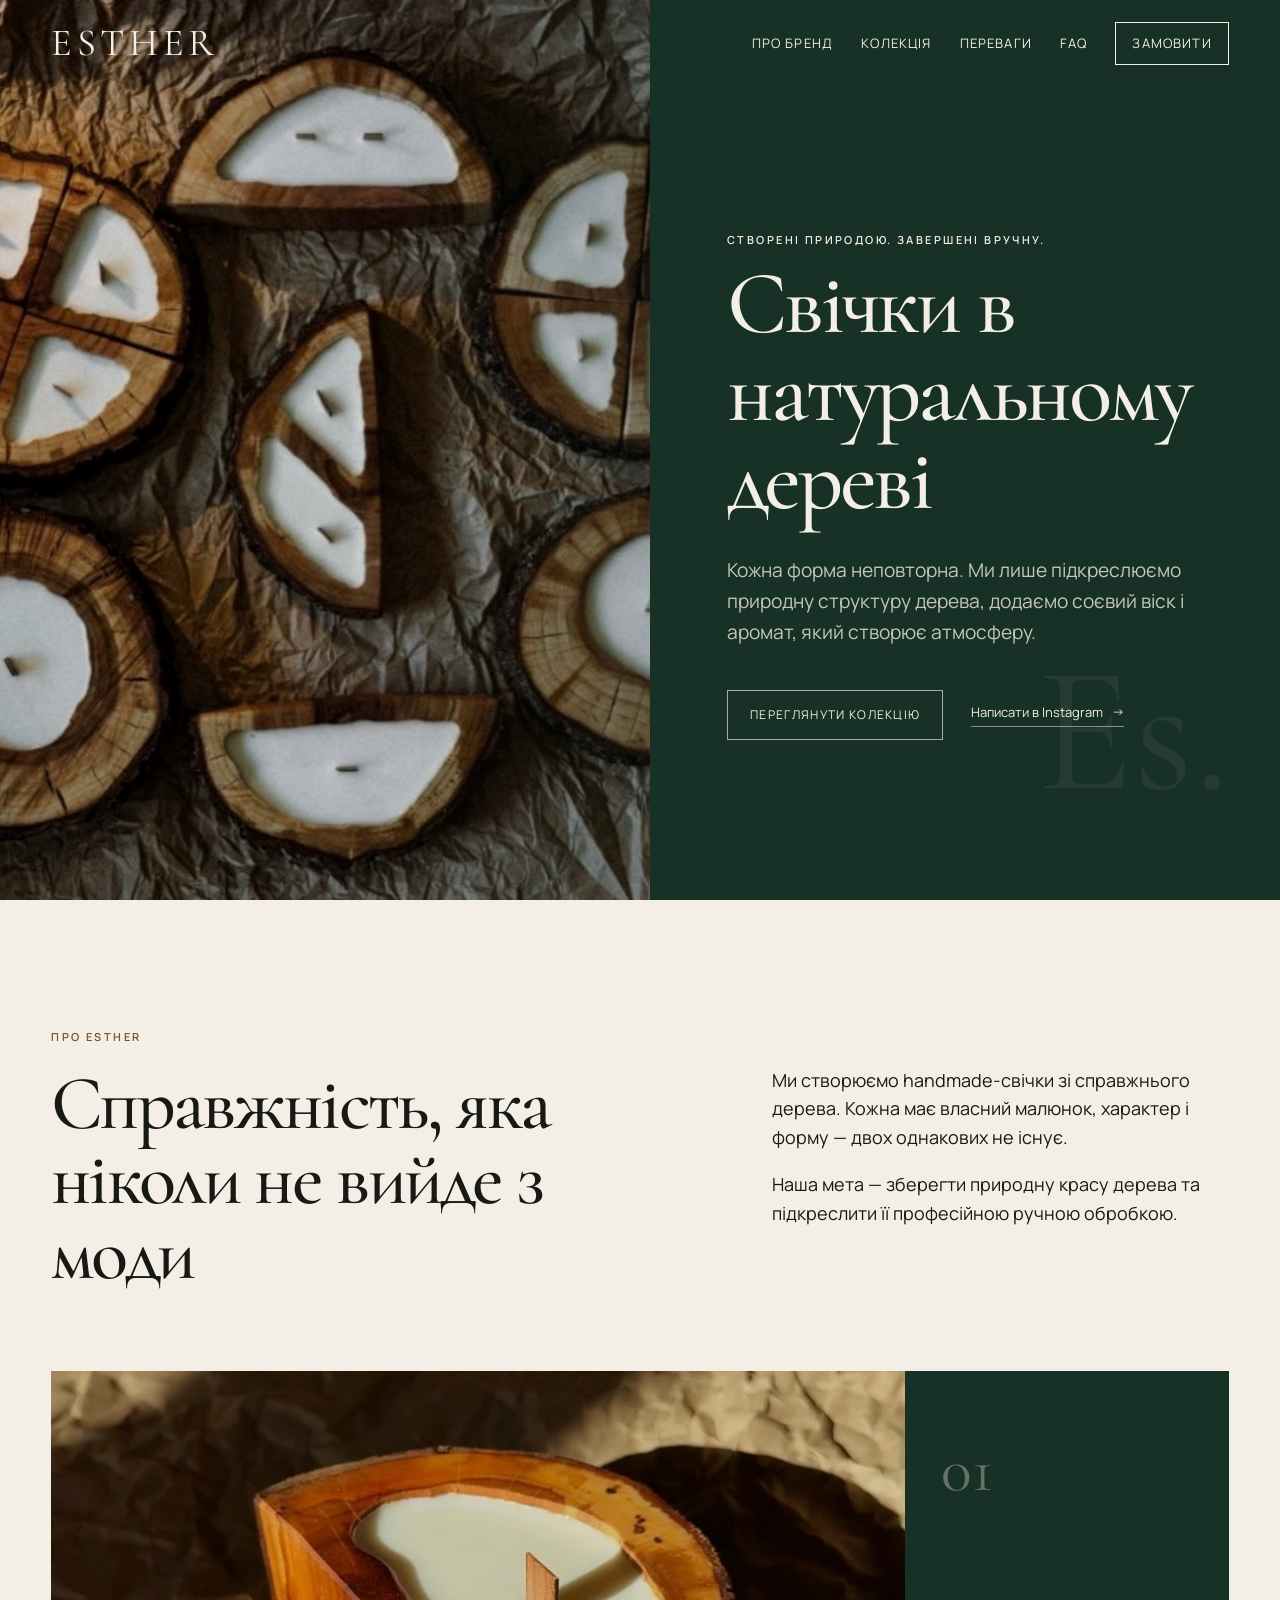
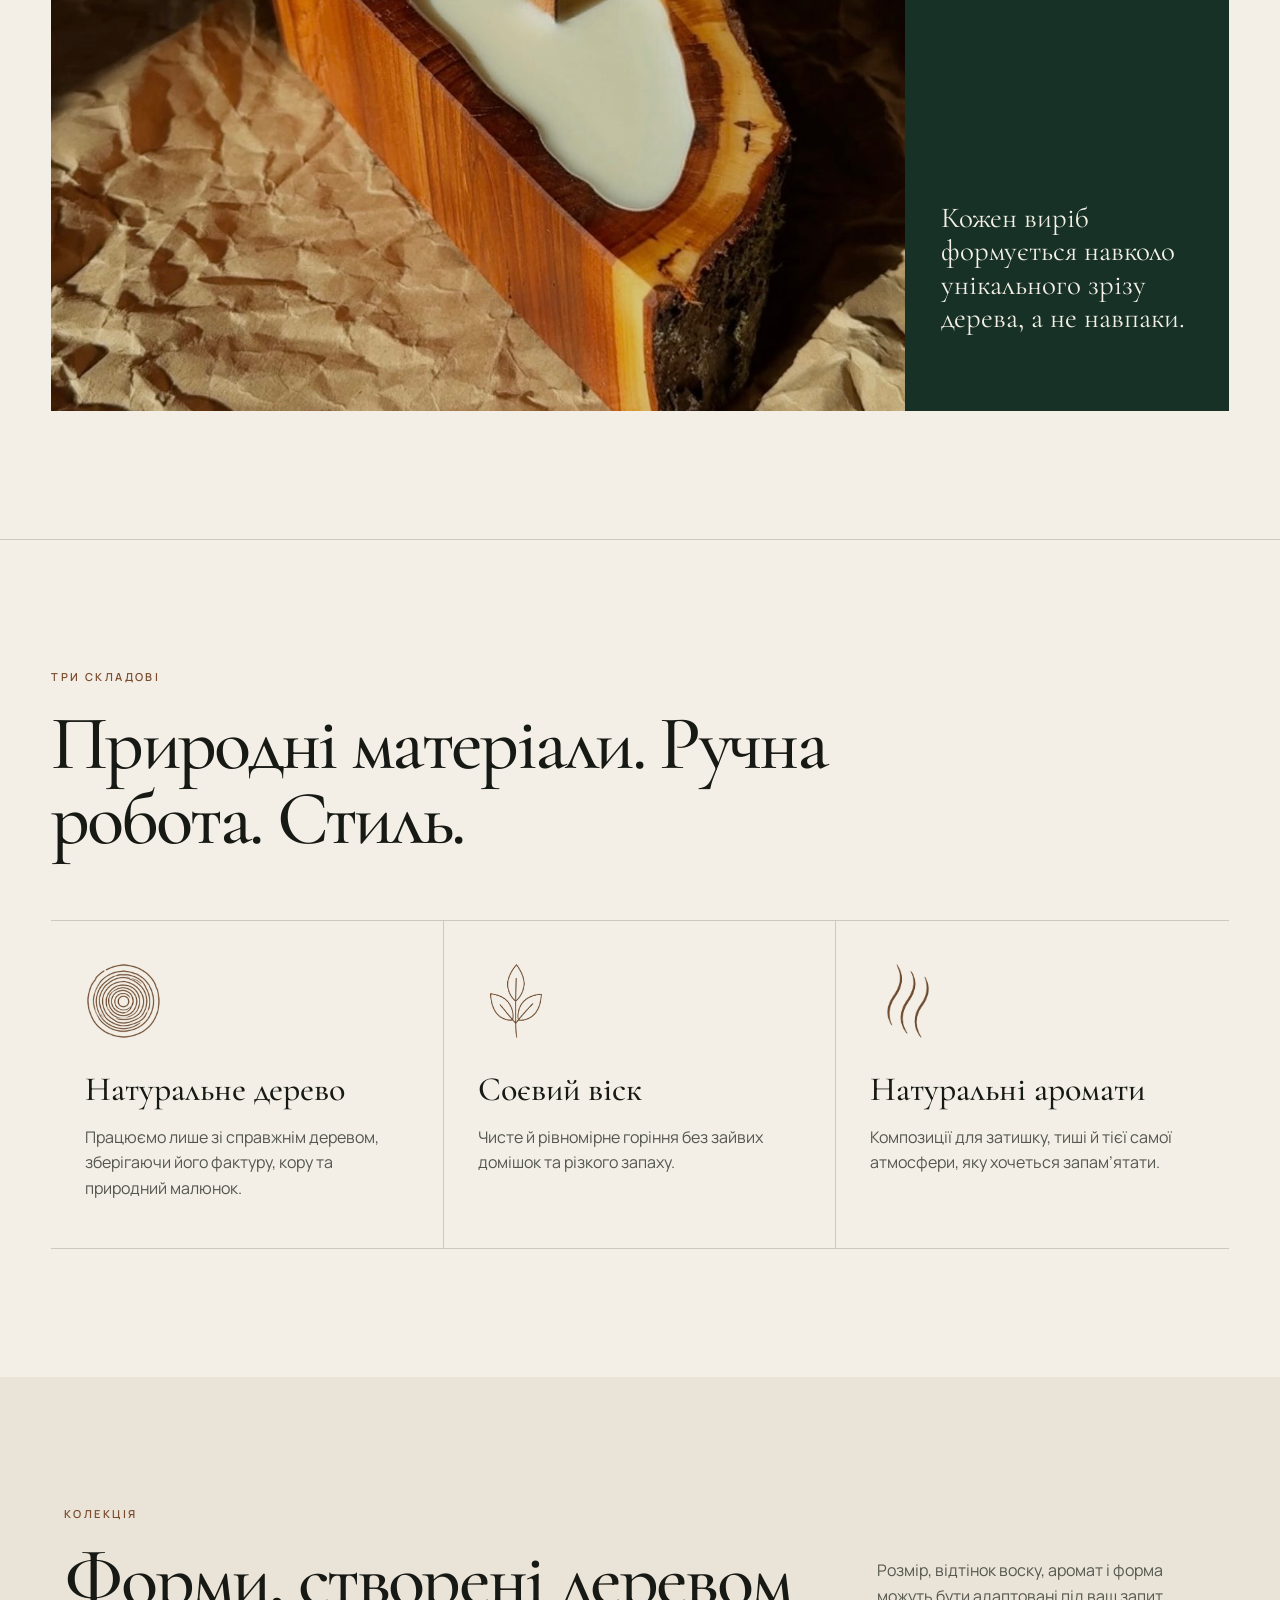
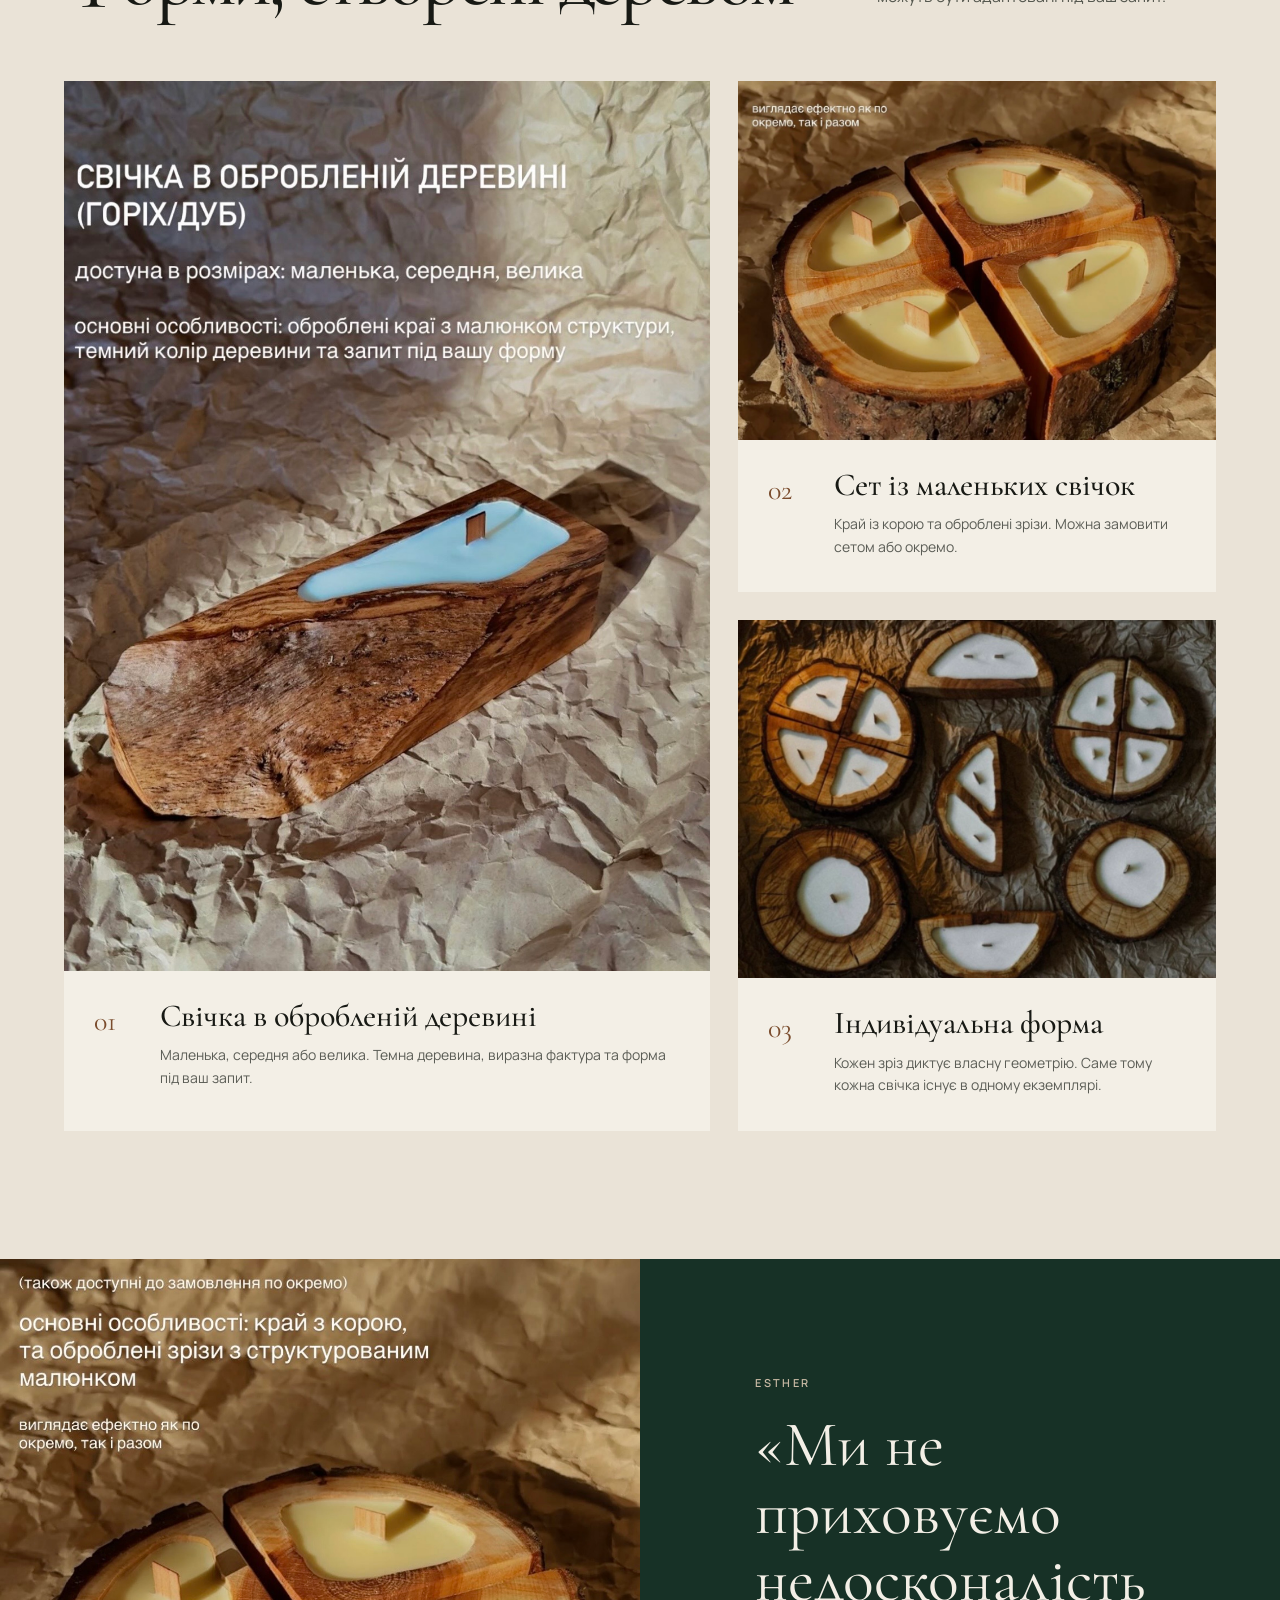
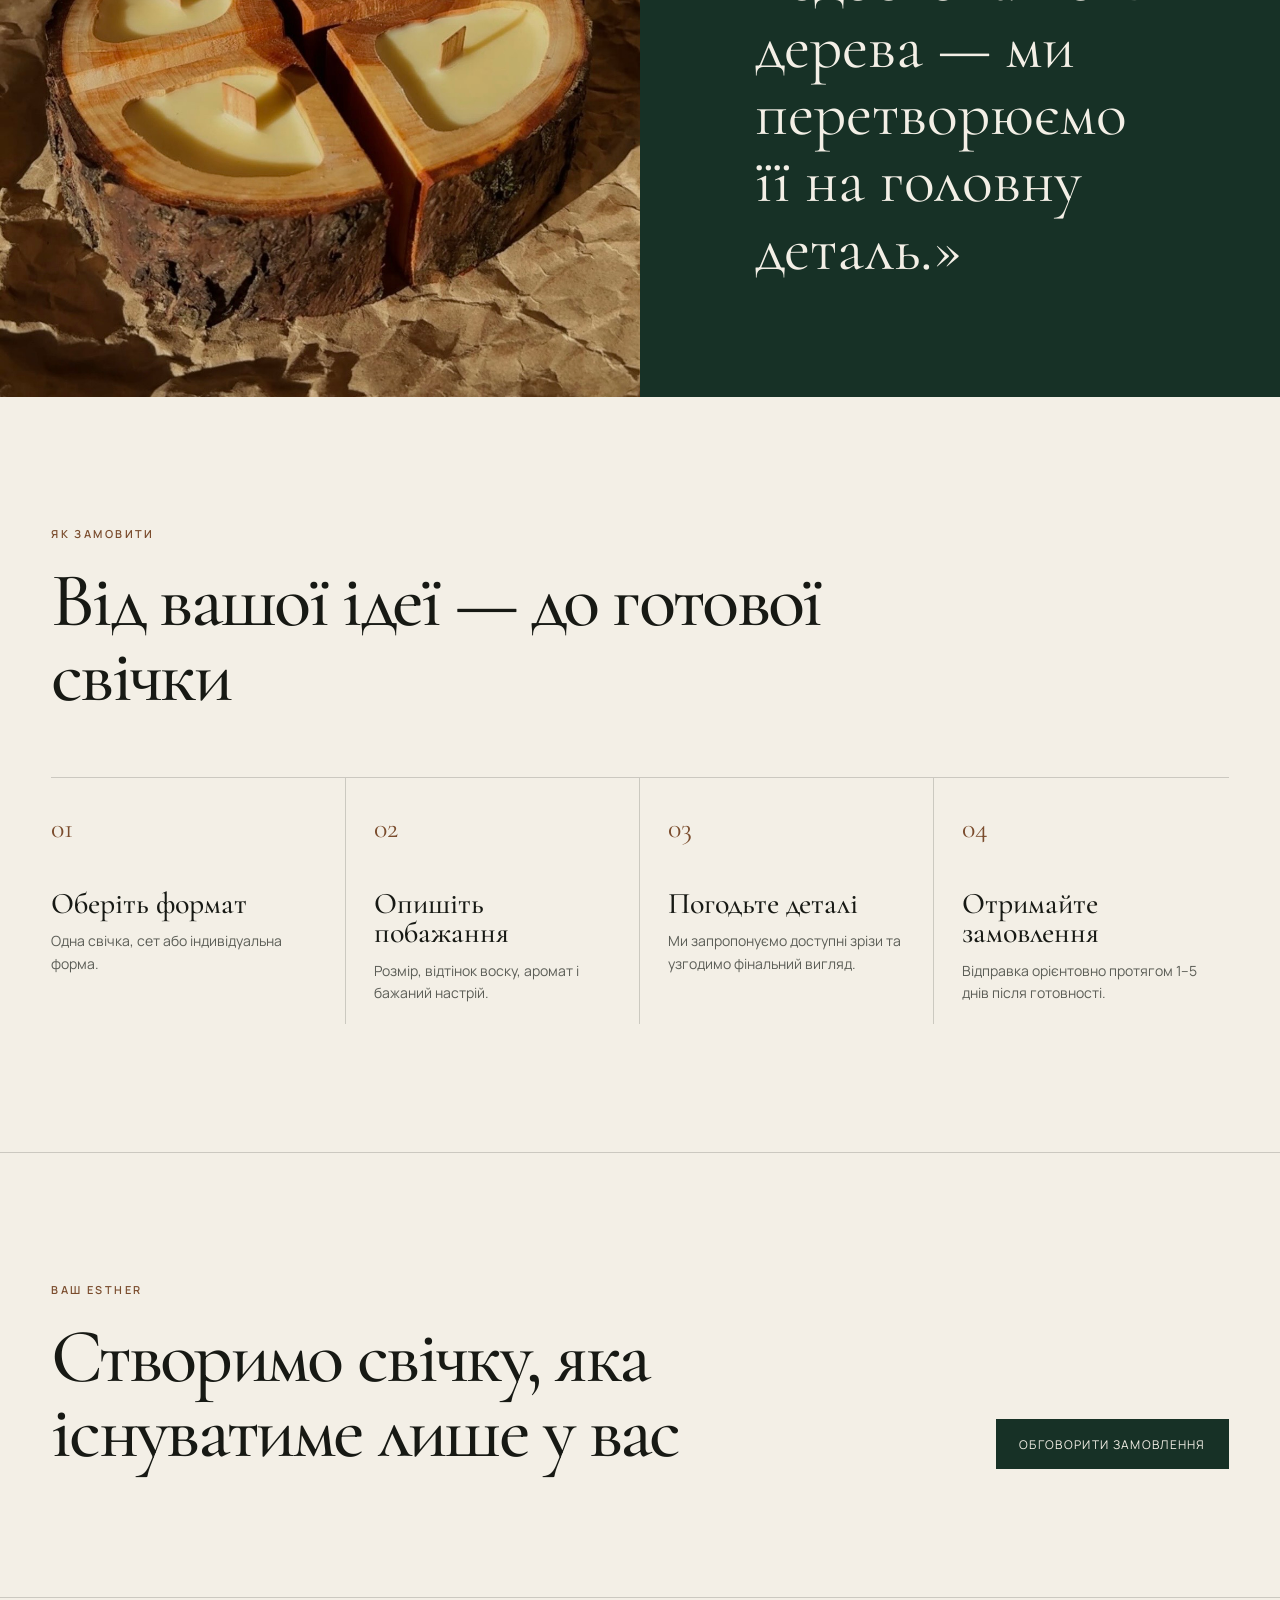
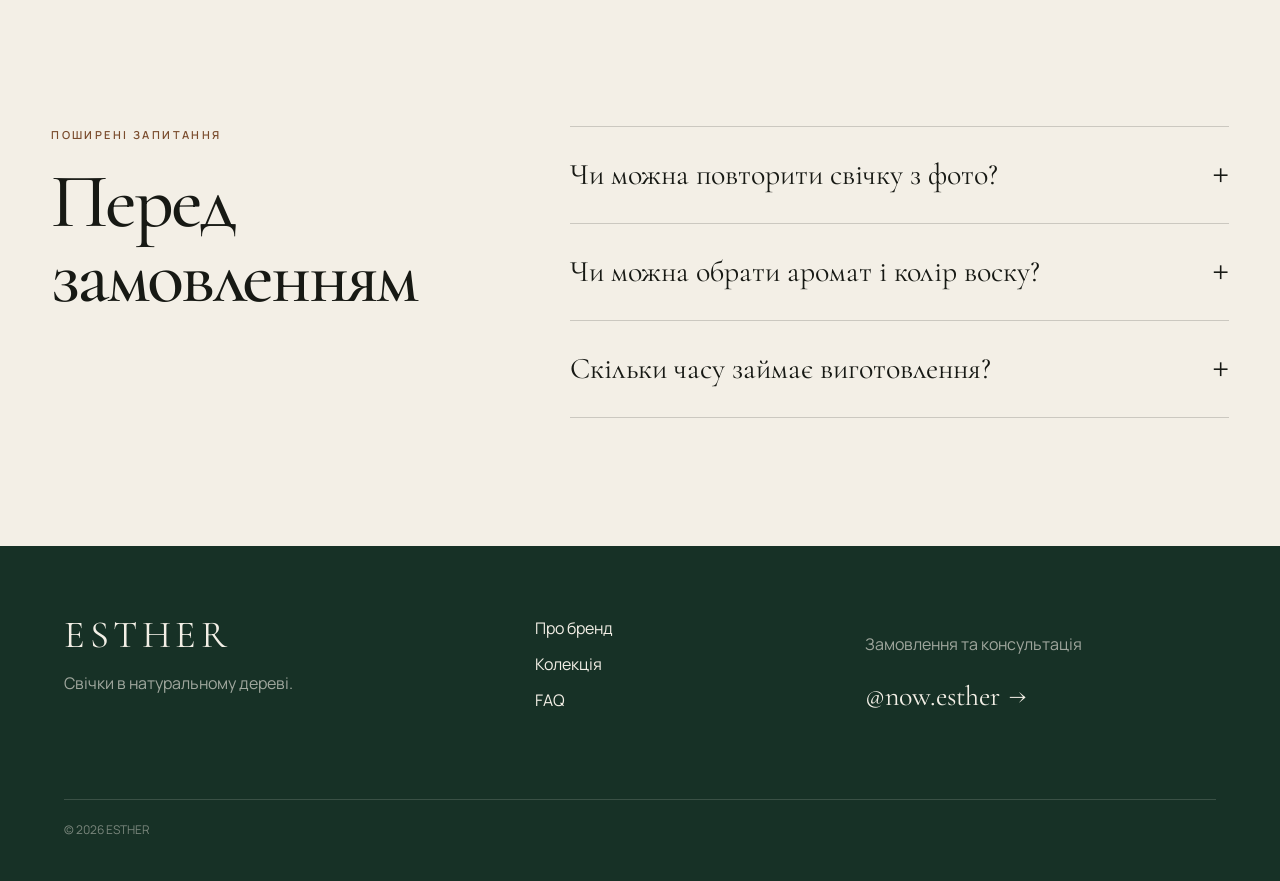
==== commit 442e830f: "Rename index.html.html to index.html" ====
--- a/index.html
+++ b/index.html
@@ -16,6 +16,26 @@
   <link href="https://fonts.googleapis.com/css2?family=Cormorant+Garamond:wght@400;500;600&family=Manrope:wght@400;500;600&display=swap" rel="stylesheet">
   <link rel="stylesheet" href="style.css">
   <script src="script.js" defer></script>
+
+  <style>
+    .value-icon.exact-icon {
+      width: 76px;
+      height: 76px;
+      margin-bottom: 34px;
+      display: flex;
+      align-items: center;
+      justify-content: center;
+    }
+    .value-icon.exact-icon img {
+      width: 100%;
+      height: 100%;
+      object-fit: contain;
+      display: block;
+    }
+    @media (max-width: 760px) {
+      .value-icon.exact-icon { width: 68px; height: 68px; margin-bottom: 26px; }
+    }
+  </style>
 </head>
 <body>
   <a class="skip-link" href="#main">Перейти до вмісту</a>
@@ -76,41 +96,17 @@
       </div>
       <div class="values-grid">
         <article class="value-card reveal">
-          <div class="value-icon" aria-hidden="true">
-            <svg viewBox="0 0 100 100" role="img" focusable="false">
-              <path d="M31 14C41 7 58 6 71 12C84 18 92 31 94 45C96 61 91 76 80 86C70 95 54 99 39 95C24 91 13 81 8 67C3 53 5 38 12 26C16 20 21 16 27 13"></path>
-              <path d="M36 18C48 13 63 14 74 21C84 28 89 40 89 52C89 65 83 76 73 83C63 90 49 92 37 87C25 82 17 72 14 60C11 48 14 35 22 27C26 23 31 20 36 18"></path>
-              <path d="M39 23C50 19 62 21 71 28C80 35 84 46 82 57C80 68 73 76 63 81C52 86 40 84 31 78C22 72 17 62 18 51C19 40 25 31 34 26"></path>
-              <path d="M42 28C51 25 61 27 68 33C75 39 78 48 76 57C74 66 68 72 60 76C51 80 41 78 34 72C27 66 23 57 25 48C27 39 33 32 42 28"></path>
-              <path d="M44 34C52 31 60 33 65 39C71 45 72 53 69 60C66 67 60 71 53 72C45 73 38 69 34 63C30 56 31 48 35 42C38 38 41 36 44 34"></path>
-              <path d="M47 40C53 38 59 41 62 46C65 51 64 58 60 62C56 66 50 67 45 64C40 61 38 55 39 50C40 45 43 42 47 40"></path>
-              <circle cx="51" cy="52" r="8"></circle>
-            </svg>
-          </div>
+          <div class="value-icon exact-icon" aria-hidden="true"><img src="[data-uri]" alt=""></div>
           <h3>Натуральне дерево</h3>
           <p>Працюємо лише зі справжнім деревом, зберігаючи його фактуру, кору та природний малюнок.</p>
         </article>
         <article class="value-card reveal">
-          <div class="value-icon" aria-hidden="true">
-            <svg viewBox="0 0 100 100" role="img" focusable="false">
-              <path d="M50 91C47 71 48 50 49 26"></path>
-              <path d="M49 49C39 42 34 32 36 21C38 14 43 8 50 3C57 11 62 19 63 28C64 38 59 46 49 53"></path>
-              <path d="M48 67C36 64 27 57 22 47C19 40 19 33 20 28C31 29 41 34 47 43C52 50 53 58 48 67"></path>
-              <path d="M50 67C61 64 70 57 76 47C80 40 81 33 81 28C69 29 59 34 53 43C48 50 47 58 50 67"></path>
-              <path d="M49 51L50 21M48 66L31 47M51 66L69 45"></path>
-            </svg>
-          </div>
+          <div class="value-icon exact-icon" aria-hidden="true"><img src="[data-uri]